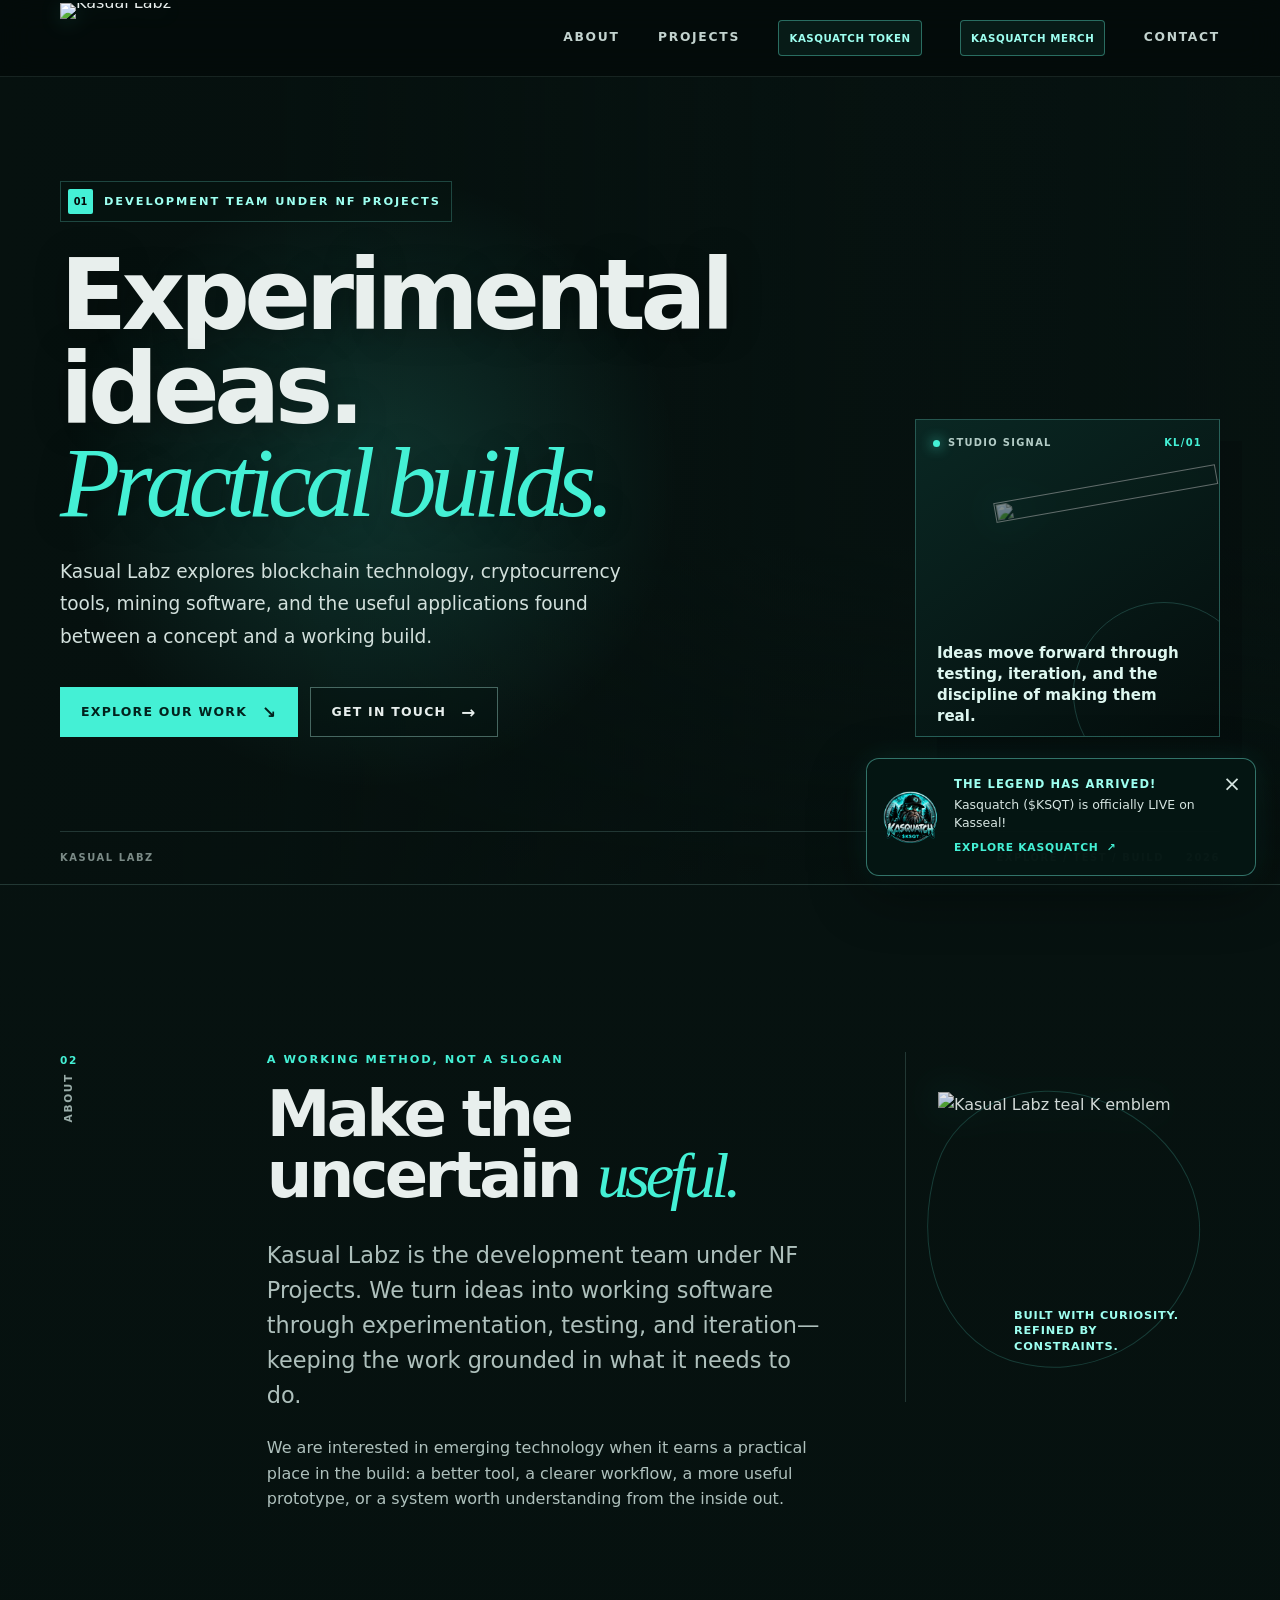
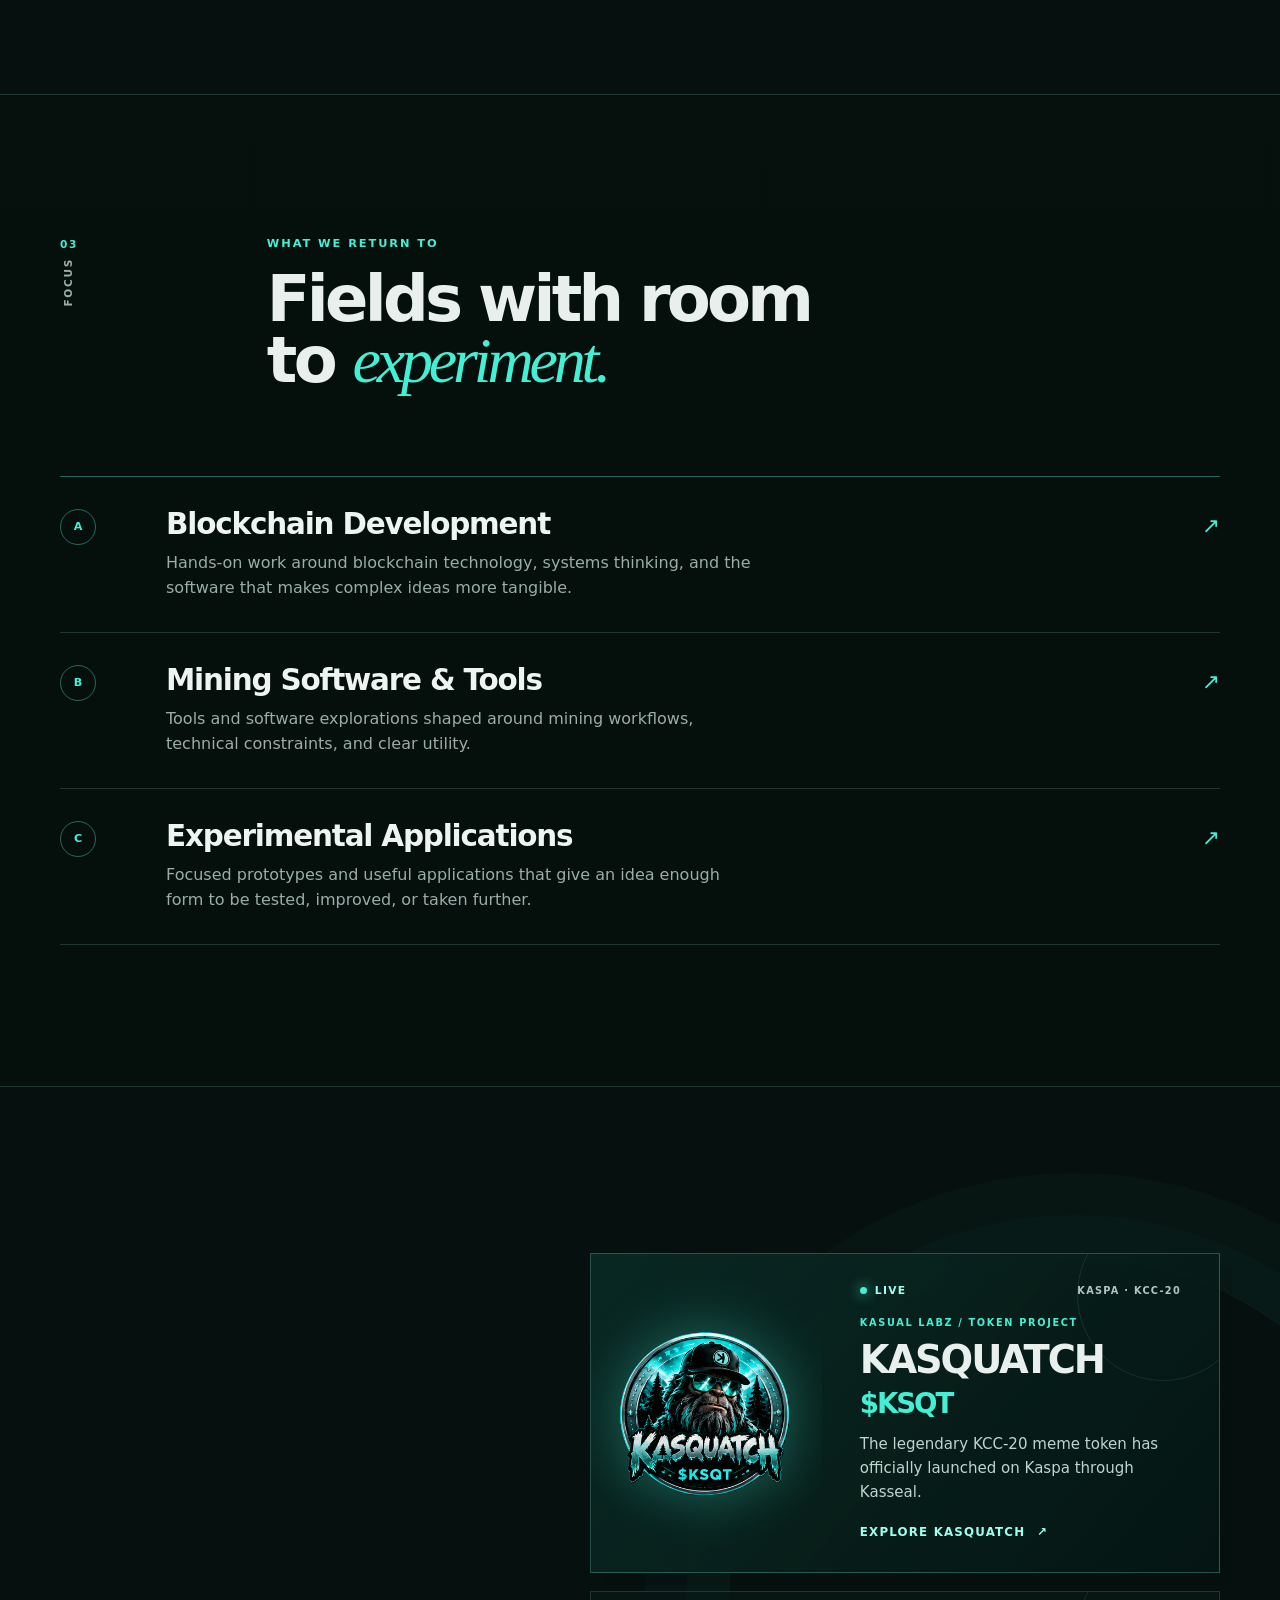
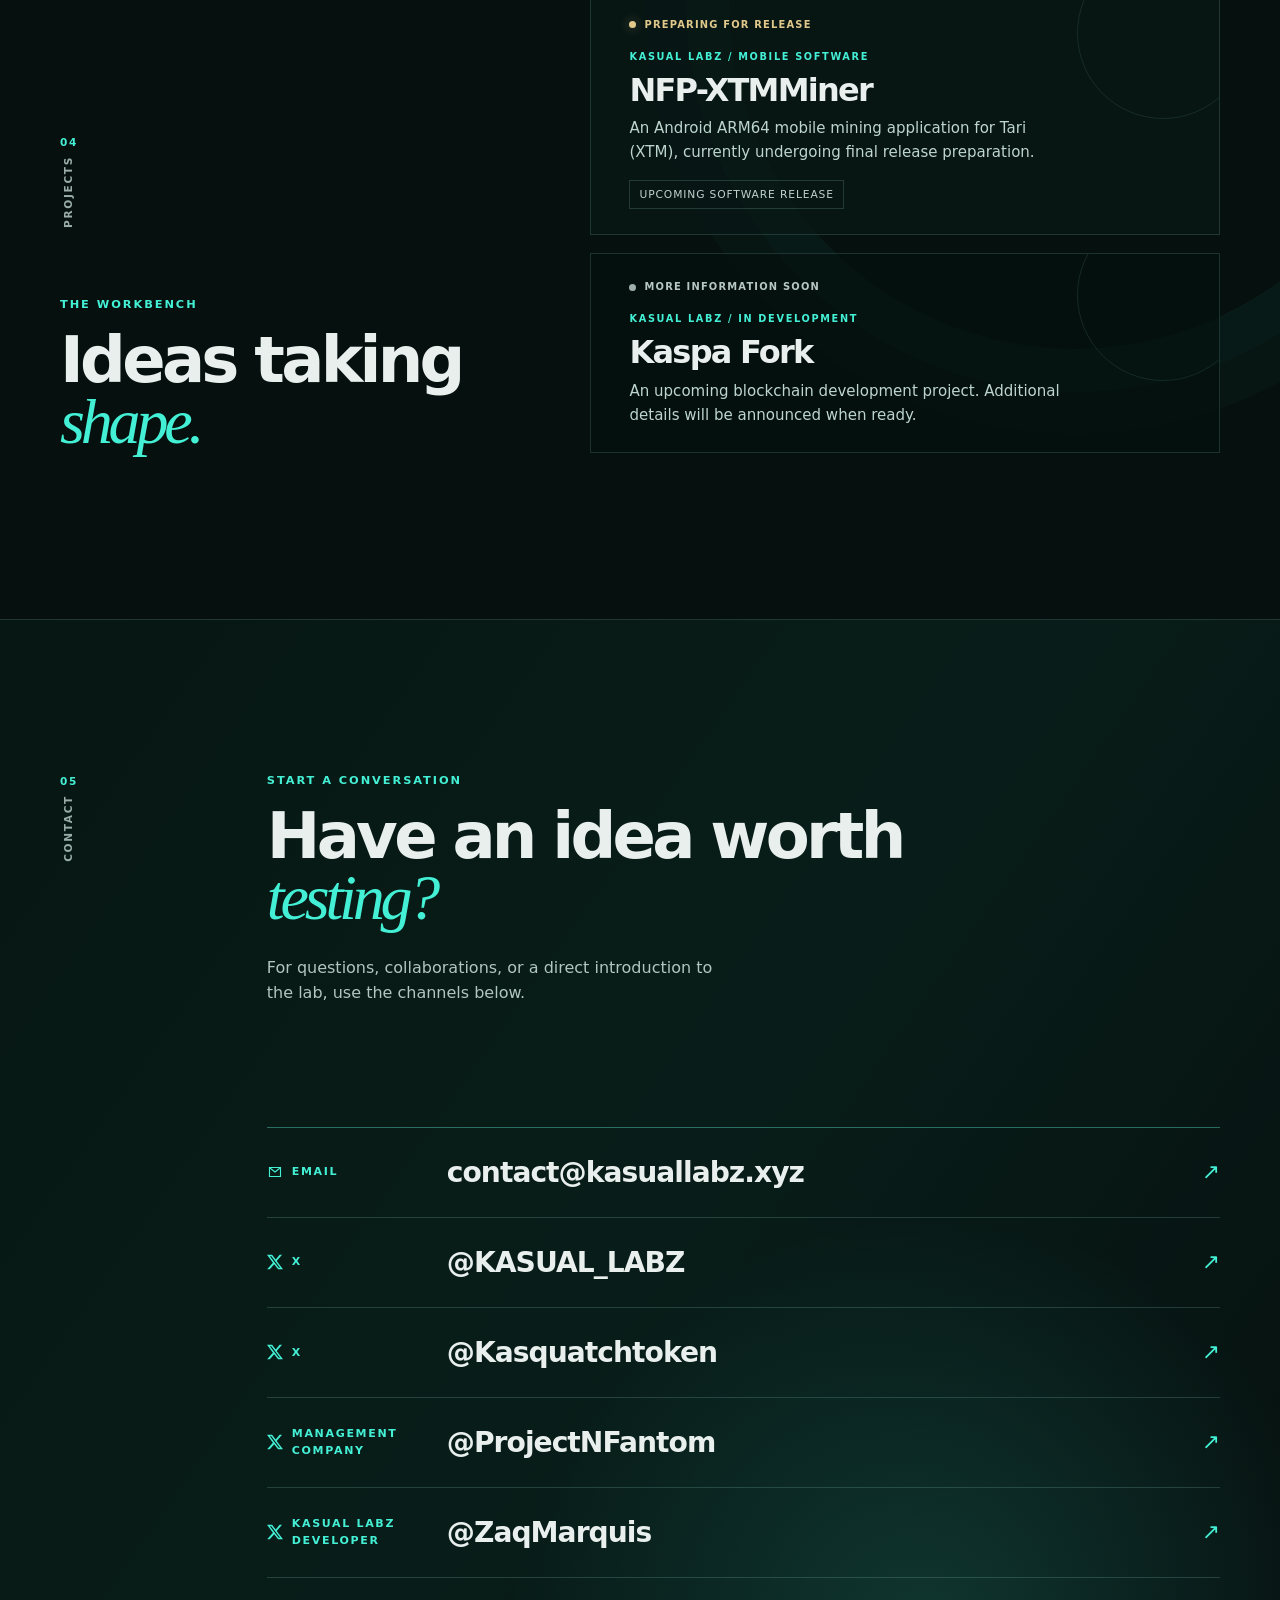
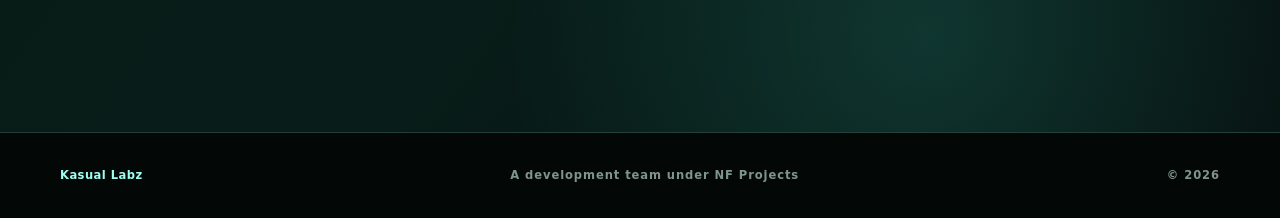
==== site/index.html @ bf5b194f "Refine Kasquatch navigation and merchandise gallery" ====
<!doctype html>
<html lang="en">
  <head>
    <meta charset="utf-8">
    <meta name="viewport" content="width=device-width, initial-scale=1">
    <meta name="theme-color" content="#061311">
    <meta name="color-scheme" content="dark">
    <title>Kasual Labz | Experimental Ideas, Practical Builds</title>
    <meta name="description" content="Kasual Labz is the NF Projects development team exploring blockchain technology, mining tools, experimental applications, and useful software.">
    <meta name="keywords" content="Kasual Labz, blockchain development, mining software, experimental technology, NF Projects">
    <link rel="canonical" href="https://kasuallabz.xyz/">
    <link rel="icon" href="favicon.png" type="image/png">
    <meta property="og:type" content="website">
    <meta property="og:title" content="Kasual Labz | Experimental Ideas, Practical Builds">
    <meta property="og:description" content="An NF Projects development team exploring blockchain technology, mining tools, experimental applications, and useful software.">
    <meta property="og:url" content="https://kasuallabz.xyz/">
    <meta property="og:site_name" content="Kasual Labz">
    <meta property="og:image" content="https://kasuallabz.xyz/assets/kasual-k-mark.png">
    <meta property="og:image:alt" content="Kasual Labz teal K emblem">
    <meta name="twitter:card" content="summary_large_image">
    <meta name="twitter:title" content="Kasual Labz | Experimental Ideas, Practical Builds">
    <meta name="twitter:description" content="Experimental ideas, practical builds from the NF Projects development team.">
    <meta name="twitter:image" content="https://kasuallabz.xyz/assets/kasual-k-mark.png">
    <meta name="twitter:image:alt" content="Kasual Labz teal K emblem">
    <link rel="stylesheet" href="styles.css">
    <script src="script.js" defer></script>
    <script src="donation.js" defer></script>
  </head>
  <body>
    <a class="skip-link" href="#main-content">Skip to content</a>
    <div class="page-grid" aria-hidden="true"></div>
    <div class="network-field" aria-hidden="true">
      <span class="network-line line-a"></span><span class="network-line line-b"></span><span class="network-line line-c"></span>
      <span class="network-node node-a"></span><span class="network-node node-b"></span><span class="network-node node-c"></span><span class="network-node node-d"></span>
    </div>

    <header class="site-header" id="top">
      <div class="header-shell">
        <a class="brand" href="#top" aria-label="Kasual Labz home">
          <img src="assets/kasual-labz-wordmark.webp" width="2048" height="682" alt="Kasual Labz">
        </a>
        <button class="nav-toggle" type="button" aria-expanded="false" aria-controls="primary-navigation">
          <span class="sr-only">Toggle navigation</span>
          <span aria-hidden="true"></span><span aria-hidden="true"></span>
        </button>
        <nav class="primary-nav" id="primary-navigation" aria-label="Primary navigation">
          <a href="#about">About</a>
          <a href="#projects">Projects</a>
          <a class="nav-kasquatch-link" href="/projects/kasquatch/">Kasquatch Token</a>
          <a class="nav-kasquatch-link" href="/projects/kasquatch/merch/">Kasquatch Merch</a>
          <a href="#contact">Contact</a>
          <a class="nav-donation-link" id="donation-menu-open" href="#donation-open" aria-haspopup="dialog" hidden>Donate</a>
        </nav>
      </div>
    </header>

    <main id="main-content">
      <section class="hero section-frame" aria-labelledby="hero-title">
        <div class="hero-art" aria-hidden="true"></div>
        <div class="hero-shell">
          <div class="hero-copy">
            <p class="eyebrow"><span class="eyebrow-mark">01</span> Development team under NF Projects</p>
            <h1 id="hero-title">Experimental ideas.<br><em>Practical builds.</em></h1>
            <p class="hero-lede">Kasual Labz explores blockchain technology, cryptocurrency tools, mining software, and the useful applications found between a concept and a working build.</p>
            <div class="hero-actions" aria-label="Explore Kasual Labz">
              <a class="button button-primary" href="#projects">Explore Our Work <span aria-hidden="true">↘</span></a>
              <a class="button button-secondary" href="#contact">Get in Touch <span aria-hidden="true">→</span></a>
            </div>
          </div>
          <aside class="signal-card" aria-label="Kasual Labz approach">
            <div class="signal-card-top"><span class="status-dot" aria-hidden="true"></span><span>Studio signal</span><span class="signal-id">KL/01</span></div>
            <img src="assets/kasual-k-mark.webp" width="512" height="512" alt="" aria-hidden="true">
            <p>Ideas move forward through testing, iteration, and the discipline of making them real.</p>
          </aside>
        </div>
        <div class="hero-bottomline" aria-hidden="true"><span>Kasual Labz</span><span>Explore / Test / Build</span><span>2026</span></div>
      </section>

      <section class="about section-frame" id="about" aria-labelledby="about-title">
        <div class="section-shell about-layout">
          <div class="section-index"><span>02</span><span>About</span></div>
          <div class="about-copy">
            <p class="kicker">A working method, not a slogan</p>
            <h2 id="about-title">Make the uncertain <em>useful.</em></h2>
            <p class="large-copy">Kasual Labz is the development team under NF Projects. We turn ideas into working software through experimentation, testing, and iteration—keeping the work grounded in what it needs to do.</p>
            <p>We are interested in emerging technology when it earns a practical place in the build: a better tool, a clearer workflow, a more useful prototype, or a system worth understanding from the inside out.</p>
          </div>
          <figure class="about-mark">
            <div class="mark-orbit" aria-hidden="true"></div>
            <img src="assets/kasual-k-mark.webp" width="512" height="512" alt="Kasual Labz teal K emblem">
            <figcaption>Built with curiosity. Refined by constraints.</figcaption>
          </figure>
        </div>
      </section>

      <section class="focus section-frame" aria-labelledby="focus-title">
        <div class="section-shell">
          <div class="focus-intro">
            <div class="section-index"><span>03</span><span>Focus</span></div>
            <div>
              <p class="kicker">What we return to</p>
              <h2 id="focus-title">Fields with room<br>to <em>experiment.</em></h2>
            </div>
          </div>
          <div class="focus-list">
            <article class="focus-item">
              <span class="focus-number">A</span>
              <div><h3>Blockchain Development</h3><p>Hands-on work around blockchain technology, systems thinking, and the software that makes complex ideas more tangible.</p></div>
              <span class="focus-arrow" aria-hidden="true">↗</span>
            </article>
            <article class="focus-item">
              <span class="focus-number">B</span>
              <div><h3>Mining Software &amp; Tools</h3><p>Tools and software explorations shaped around mining workflows, technical constraints, and clear utility.</p></div>
              <span class="focus-arrow" aria-hidden="true">↗</span>
            </article>
            <article class="focus-item">
              <span class="focus-number">C</span>
              <div><h3>Experimental Applications</h3><p>Focused prototypes and useful applications that give an idea enough form to be tested, improved, or taken further.</p></div>
              <span class="focus-arrow" aria-hidden="true">↗</span>
            </article>
          </div>
        </div>
      </section>

      <section class="projects section-frame" id="projects" aria-labelledby="projects-title">
        <div class="section-shell projects-layout">
          <div class="project-heading">
            <div class="section-index"><span>04</span><span>Projects</span></div>
            <p class="kicker">The workbench</p>
            <h2 id="projects-title">Ideas taking<br><em>shape.</em></h2>
          </div>
          <div class="project-board">
            <article class="project-card project-card-featured">
              <div class="project-card-art"><img src="assets/kasquatch-main-logo.png" width="348" height="303" alt="Kasquatch mascot and KSQT token logo"></div>
              <div class="project-card-copy">
                <div class="project-card-status"><span class="status-dot" aria-hidden="true"></span>LIVE <span class="project-network">KASPA · KCC-20</span></div>
                <p class="project-overline">Kasual Labz / token project</p>
                <h3>KASQUATCH <span>$KSQT</span></h3>
                <p>The legendary KCC-20 meme token has officially launched on Kaspa through Kasseal.</p>
                <a class="project-link" href="/projects/kasquatch/">Explore Kasquatch <span aria-hidden="true">↗</span></a>
              </div>
            </article>
            <article class="project-card project-card-upcoming">
              <div class="project-card-copy">
                <div class="project-card-status status-preparing"><span class="status-dot" aria-hidden="true"></span>PREPARING FOR RELEASE</div>
                <p class="project-overline">Kasual Labz / mobile software</p>
                <h3>NFP-XTMMiner</h3>
                <p>An Android ARM64 mobile mining application for Tari (XTM), currently undergoing final release preparation.</p>
                <span class="project-note">Upcoming software release</span>
              </div>
            </article>
            <article class="project-card project-card-upcoming project-card-minimal">
              <div class="project-card-copy">
                <div class="project-card-status status-soon"><span class="status-dot" aria-hidden="true"></span>MORE INFORMATION SOON</div>
                <p class="project-overline">Kasual Labz / in development</p>
                <h3>Kaspa Fork</h3>
                <p>An upcoming blockchain development project. Additional details will be announced when ready.</p>
              </div>
            </article>
          </div>
        </div>
      </section>

      <section class="contact section-frame" id="contact" aria-labelledby="contact-title">
        <div class="contact-glow" aria-hidden="true"></div>
        <div class="section-shell contact-shell">
          <div class="section-index"><span>05</span><span>Contact</span></div>
          <div class="contact-copy">
            <p class="kicker">Start a conversation</p>
            <h2 id="contact-title">Have an idea worth<br><em>testing?</em></h2>
            <p>For questions, collaborations, or a direct introduction to the lab, use the channels below.</p>
          </div>
          <div class="contact-links">
            <a class="contact-link" href="mailto:contact@kasuallabz.xyz">
              <span class="contact-link-label"><svg class="contact-social-icon" viewBox="0 0 24 24" aria-hidden="true" focusable="false"><path d="M3.75 5.25h16.5v13.5H3.75z" fill="none" stroke="currentColor" stroke-width="1.7"/><path d="m4.5 6 7.5 6 7.5-6" fill="none" stroke="currentColor" stroke-width="1.7" stroke-linecap="round" stroke-linejoin="round"/></svg>Email</span>
              <span class="contact-link-value">contact@kasuallabz.xyz</span>
              <span class="contact-link-arrow" aria-hidden="true">↗</span>
            </a>
            <a class="contact-link" href="https://x.com/KASUAL_LABZ" target="_blank" rel="noopener noreferrer me">
              <span class="contact-link-label"><svg class="contact-social-icon" viewBox="0 0 24 24" aria-hidden="true" focusable="false"><path d="M18.901 1.153h3.68l-8.04 9.19 9.46 12.504h-7.406l-5.8-7.625-6.63 7.625H.275l8.6-9.83L-.001 1.153h7.594l5.48 7.247zm-1.292 19.49h2.039L6.487 3.241H4.298z"/></svg>X</span>
              <span class="contact-link-value">@KASUAL_LABZ<span class="sr-only"> (opens in a new tab)</span></span>
              <span class="contact-link-arrow" aria-hidden="true">↗</span>
            </a>
            <a class="contact-link" href="https://x.com/Kasquatchtoken" target="_blank" rel="noopener noreferrer">
              <span class="contact-link-label"><svg class="contact-social-icon" viewBox="0 0 24 24" aria-hidden="true" focusable="false"><path d="M18.901 1.153h3.68l-8.04 9.19 9.46 12.504h-7.406l-5.8-7.625-6.63 7.625H.275l8.6-9.83L-.001 1.153h7.594l5.48 7.247zm-1.292 19.49h2.039L6.487 3.241H4.298z"/></svg>X</span>
              <span class="contact-link-value">@Kasquatchtoken<span class="sr-only"> (opens in a new tab)</span></span>
              <span class="contact-link-arrow" aria-hidden="true">↗</span>
            </a>
            <a class="contact-link" href="https://x.com/ProjectNFantom" target="_blank" rel="noopener noreferrer">
              <span class="contact-link-label"><svg class="contact-social-icon" viewBox="0 0 24 24" aria-hidden="true" focusable="false"><path d="M18.901 1.153h3.68l-8.04 9.19 9.46 12.504h-7.406l-5.8-7.625-6.63 7.625H.275l8.6-9.83L-.001 1.153h7.594l5.48 7.247zm-1.292 19.49h2.039L6.487 3.241H4.298z"/></svg>Management Company</span>
              <span class="contact-link-value">@ProjectNFantom<span class="sr-only"> (opens in a new tab)</span></span>
              <span class="contact-link-arrow" aria-hidden="true">↗</span>
            </a>
            <a class="contact-link" href="https://x.com/ZaqMarquis" target="_blank" rel="noopener noreferrer">
              <span class="contact-link-label"><svg class="contact-social-icon" viewBox="0 0 24 24" aria-hidden="true" focusable="false"><path d="M18.901 1.153h3.68l-8.04 9.19 9.46 12.504h-7.406l-5.8-7.625-6.63 7.625H.275l8.6-9.83L-.001 1.153h7.594l5.48 7.247zm-1.292 19.49h2.039L6.487 3.241H4.298z"/></svg>Kasual Labz Developer</span>
              <span class="contact-link-value">@ZaqMarquis<span class="sr-only"> (opens in a new tab)</span></span>
              <span class="contact-link-arrow" aria-hidden="true">↗</span>
            </a>
          </div>
        </div>
      </section>
    </main>

    <aside class="launch-toast" id="launch-toast" aria-labelledby="launch-toast-title" aria-hidden="true">
      <button class="launch-toast-close" type="button" aria-label="Dismiss Kasquatch launch announcement">×</button>
      <img src="assets/kasquatch-main-logo.png" width="348" height="303" alt="" aria-hidden="true">
      <div class="launch-toast-copy">
        <p class="launch-toast-title" id="launch-toast-title">THE LEGEND HAS ARRIVED!</p>
        <p>Kasquatch ($KSQT) is officially LIVE on Kasseal!</p>
        <a href="/projects/kasquatch/">Explore Kasquatch <span aria-hidden="true">↗</span></a>
      </div>
    </aside>

    <footer class="site-footer">
      <div class="footer-shell donation-footer-shell">
        <a class="footer-brand" href="#top">Kasual Labz</a>
        <p>A development team under NF Projects</p>
        <p>© <span id="current-year">2026</span></p>
        <button class="donation-trigger" id="donation-open" type="button" hidden>Support Kasual Labz</button>
      </div>
      <dialog class="donation-dialog" id="donation-dialog" aria-labelledby="donation-title" aria-describedby="donation-message">
        <div class="donation-modal-header">
          <div>
            <p class="donation-modal-eyebrow">Keep the work moving</p>
            <h2 class="donation-modal-title" id="donation-title">Support Kasual Labz</h2>
          </div>
          <button class="donation-dialog-close" id="donation-close" type="button" aria-label="Close donation dialog">×</button>
        </div>
        <p class="donation-modal-message" id="donation-message">Support independent development at Kasual Labz. Donations help fund our projects, infrastructure, and continued development. Every contribution is appreciated.</p>
        <div class="donation-choice-list" id="donation-choices" role="group" aria-label="Choose a cryptocurrency"></div>
        <section class="donation-wallet-panel" aria-label="Selected donation wallet">
          <div class="donation-wallet-info">
            <div class="donation-wallet-identity">
              <span class="donation-wallet-logo donation-logo-btc"><img id="donation-wallet-logo" src="" alt="" width="36" height="36" hidden></span>
              <div><h3 class="donation-wallet-name" id="donation-wallet-name"></h3><p class="donation-wallet-network" id="donation-wallet-network"></p></div>
            </div>
            <p class="donation-address-label">Donation address</p>
            <div class="donation-address-row" id="donation-address-row" hidden>
              <code class="donation-wallet-address" id="donation-wallet-address"></code>
              <button class="donation-copy-button" id="donation-copy" type="button">Copy Address</button>
            </div>
            <p class="donation-address-missing" id="donation-address-missing" hidden></p>
            <p class="donation-copy-status" id="donation-copy-status" role="status" aria-live="polite"></p>
          </div>
          <figure class="donation-qr-figure" id="donation-qr-figure" hidden>
            <img class="donation-qr-image" id="donation-qr" src="" alt="" width="132" height="132">
            <figcaption>Scan to read this donation address.</figcaption>
          </figure>
        </section>
        <div class="donation-modal-footer"><p>No wallet connection or payment processing.</p><p>Confirm the network before sending.</p></div>
        <details class="donation-mark-credits">
          <summary>Network logo information</summary>
          <p>Network marks identify donation options only and imply no affiliation or endorsement. The Bitcoin, Zcash, and Ethereum geometric artwork is marked public domain by its Wikimedia Commons sources: <a href="https://commons.wikimedia.org/wiki/File:Bitcoin.svg" target="_blank" rel="noopener noreferrer">Bitcoin</a>, <a href="https://commons.wikimedia.org/wiki/File:Zcash_logo_%282024%E2%80%93present%29.svg" target="_blank" rel="noopener noreferrer">Zcash</a>, and <a href="https://commons.wikimedia.org/wiki/File:Ethereum-icon-purple.svg" target="_blank" rel="noopener noreferrer">Ethereum</a>. Public-domain artwork status does not grant trademark rights. The Kaspa mark is by Kaspion under <a href="https://creativecommons.org/licenses/by-sa/4.0/" target="_blank" rel="noopener noreferrer">CC BY-SA 4.0</a> (<a href="https://commons.wikimedia.org/wiki/File:Kaspa-logo.svg" target="_blank" rel="noopener noreferrer">source</a>). The unmodified Solana mark is from <a href="https://github.com/simple-icons/simple-icons/blob/1bb2f6e6ea50f920de8d2f3d273ae48564a5eaee/icons/solana.svg" target="_blank" rel="noopener noreferrer">Simple Icons</a>, based on <a href="https://solana.com/branding" target="_blank" rel="noopener noreferrer">Solana’s brand assets</a>.</p>
        </details>
      </dialog>
    </footer>
  </body>
</html>
---- site/styles.css ----
:root {
  --ink: #06110f;
  --ink-deep: #030807;
  --ink-soft: #0b201d;
  --panel: rgba(11, 31, 28, 0.74);
  --line: rgba(177, 255, 242, 0.16);
  --line-strong: rgba(102, 255, 228, 0.36);
  --mint: #44f0d5;
  --mint-bright: #9dfff0;
  --mint-deep: #18bda9;
  --silver: #e8efed;
  --muted: #9aada9;
  --serif: Georgia, 'Times New Roman', serif;
  --sans: Inter, ui-sans-serif, system-ui, -apple-system, BlinkMacSystemFont, 'Segoe UI', sans-serif;
  --content: min(1160px, calc(100% - 64px));
}

* { box-sizing: border-box; }
html { scroll-behavior: smooth; background: var(--ink-deep); }
body { margin: 0; min-width: 320px; overflow-x: hidden; color: var(--silver); background: linear-gradient(180deg, #071311 0%, var(--ink) 38%, #06110f 100%); font-family: var(--sans); font-size: 16px; line-height: 1.6; }
a { color: inherit; text-decoration: none; }
button { font: inherit; }
img { display: block; max-width: 100%; }

.skip-link { position: fixed; z-index: 100; top: 12px; left: 12px; padding: 10px 15px; transform: translateY(-180%); border-radius: 4px; color: var(--ink-deep); background: var(--mint-bright); font-weight: 800; transition: transform 160ms ease; }
.skip-link:focus { transform: translateY(0); }
:focus-visible { outline: 3px solid var(--mint-bright); outline-offset: 4px; }

.sr-only { position: absolute; width: 1px; height: 1px; padding: 0; margin: -1px; overflow: hidden; clip: rect(0, 0, 0, 0); white-space: nowrap; border: 0; }
.page-grid { position: fixed; inset: 0; z-index: -3; pointer-events: none; opacity: .34; background-image: linear-gradient(rgba(106, 255, 230, .032) 1px, transparent 1px), linear-gradient(90deg, rgba(106, 255, 230, .032) 1px, transparent 1px); background-size: 70px 70px; mask-image: linear-gradient(to bottom, #000, transparent 84%); }
.network-field { position: fixed; inset: 0; z-index: -2; overflow: hidden; pointer-events: none; opacity: .6; }
.network-line { position: absolute; display: block; height: 1px; transform-origin: left center; background: linear-gradient(90deg, transparent, rgba(68, 240, 213, .34), transparent); }
.line-a { top: 22%; left: -10%; width: 54vw; transform: rotate(17deg); animation: float-line 14s ease-in-out infinite alternate; }
.line-b { top: 65%; right: -17%; width: 44vw; transform: rotate(-22deg); animation: float-line 17s ease-in-out -7s infinite alternate; }
.line-c { top: 43%; left: 64%; width: 28vw; transform: rotate(72deg); opacity: .55; animation: float-line 12s ease-in-out -3s infinite alternate; }
.network-node { position: absolute; width: 7px; height: 7px; border-radius: 999px; background: var(--mint-bright); box-shadow: 0 0 0 5px rgba(68, 240, 213, .06), 0 0 22px rgba(68, 240, 213, .7); animation: node-pulse 4s ease-in-out infinite; }
.node-a { top: 16%; left: 12%; }.node-b { top: 32%; left: 43%; animation-delay: -1s; }.node-c { top: 65%; right: 14%; animation-delay: -2.5s; }.node-d { top: 82%; left: 20%; animation-delay: -1.75s; }

.site-header { position: sticky; top: 0; z-index: 20; border-bottom: 1px solid rgba(190, 255, 244, .1); background: rgba(3, 10, 9, .76); backdrop-filter: blur(16px); }
.header-shell, .footer-shell { width: var(--content); min-height: 76px; margin: 0 auto; display: flex; align-items: center; justify-content: space-between; gap: 24px; }
.brand { width: clamp(148px, 18vw, 210px); flex: 0 0 auto; line-height: 0; }
.brand img { width: 100%; height: auto; filter: drop-shadow(0 4px 10px rgba(68, 240, 213, .14)); }
.primary-nav { display: flex; align-items: center; gap: clamp(20px, 3vw, 42px); }
.primary-nav a { position: relative; padding: 8px 0; color: #c3d3cf; font-size: .77rem; font-weight: 760; letter-spacing: .14em; text-transform: uppercase; }
.primary-nav a::after { position: absolute; right: 0; bottom: 3px; left: 0; height: 1px; content: ''; transform: scaleX(0); transform-origin: right; background: var(--mint); transition: transform 180ms ease; }
.primary-nav a:hover, .primary-nav a:focus-visible { color: var(--mint-bright); }
.primary-nav a:hover::after, .primary-nav a:focus-visible::after { transform: scaleX(1); transform-origin: left; }
.primary-nav .nav-donation-link { display: inline-flex; align-items: center; justify-content: center; min-height: 36px; padding: 8px 14px; border: 1px solid var(--line-strong); border-radius: 999px; color: var(--ink-deep); background: var(--mint); font-size: .68rem; font-weight: 850; letter-spacing: .12em; line-height: 1.2; text-transform: uppercase; transition: color 180ms ease, background-color 180ms ease, border-color 180ms ease; }
.primary-nav .nav-donation-link:hover, .primary-nav .nav-donation-link:focus-visible { border-color: var(--mint-bright); color: var(--ink-deep); background: var(--mint-bright); }
.primary-nav .nav-donation-link::after { display: none; }
.primary-nav .nav-donation-link[hidden] { display: none !important; }
.nav-toggle { display: none; border: 0; color: var(--mint-bright); background: transparent; cursor: pointer; }

.section-frame { position: relative; border-bottom: 1px solid var(--line); }
.section-shell { width: var(--content); margin: 0 auto; }
.hero { min-height: min(765px, calc(100vh - 76px)); overflow: hidden; isolation: isolate; display: flex; flex-direction: column; justify-content: center; }
.hero-art { position: absolute; z-index: -1; inset: 0; background-image: linear-gradient(90deg, #06110f 0%, rgba(6, 17, 15, .96) 22%, rgba(6, 17, 15, .45) 61%, rgba(6, 17, 15, .25) 100%), linear-gradient(0deg, #06110f 0%, transparent 42%), url('assets/obsidian-peaks.webp'); background-position: center; background-size: cover; opacity: .92; }
.hero::after { position: absolute; z-index: -1; inset: 0; content: ''; background: radial-gradient(circle at 29% 50%, rgba(68, 240, 213, .16), transparent 31%); }
.hero-shell { width: var(--content); margin: 0 auto; display: grid; grid-template-columns: minmax(0, 1fr) minmax(242px, 305px); align-items: end; gap: clamp(28px, 7vw, 96px); padding: 104px 0 94px; }
.hero-copy { max-width: 775px; }
.eyebrow, .kicker, .project-overline { margin: 0; color: var(--mint); font-size: .71rem; font-weight: 800; letter-spacing: .17em; line-height: 1.4; text-transform: uppercase; }
.eyebrow { display: inline-flex; align-items: center; gap: 11px; padding: 7px 10px 7px 7px; border: 1px solid rgba(121, 255, 234, .22); color: var(--mint-bright); background: rgba(5, 20, 17, .46); }
.eyebrow-mark { display: grid; width: 25px; height: 25px; place-items: center; border-radius: 2px; color: var(--ink-deep); background: var(--mint); font-size: .61rem; letter-spacing: 0; }
h1, h2, h3, p { overflow-wrap: break-word; }
h1, h2 { margin: 0; font-weight: 750; letter-spacing: -.058em; line-height: .95; }
h1 { max-width: 760px; margin-top: 27px; font-size: clamp(3.35rem, 7.7vw, 7.35rem); text-shadow: 0 4px 34px rgba(0, 0, 0, .33); }
h1 em, h2 em { color: var(--mint); font-family: var(--serif); font-weight: 400; letter-spacing: -.065em; }
.hero-lede { max-width: 590px; margin: 26px 0 0; color: #d2e0dc; font-size: clamp(1rem, 1.45vw, 1.16rem); line-height: 1.75; }
.hero-actions { display: flex; flex-wrap: wrap; gap: 12px; margin-top: 34px; }
.button { display: inline-flex; align-items: center; justify-content: center; gap: 15px; min-height: 50px; padding: 13px 20px; border: 1px solid transparent; font-size: .78rem; font-weight: 800; letter-spacing: .1em; text-transform: uppercase; transition: transform 180ms ease, background-color 180ms ease, border-color 180ms ease, box-shadow 180ms ease; }
.button span { font-size: 1.05rem; line-height: 0; }.button:hover { transform: translateY(-3px); }.button-primary { color: #02221d; background: var(--mint); box-shadow: 0 0 0 rgba(68, 240, 213, 0); }.button-primary:hover { background: var(--mint-bright); box-shadow: 0 9px 30px rgba(68, 240, 213, .21); }.button-secondary { border-color: rgba(187, 248, 236, .36); color: var(--silver); background: rgba(4, 18, 16, .42); }.button-secondary:hover { border-color: var(--mint); color: var(--mint-bright); }
.signal-card { position: relative; min-height: 318px; padding: 15px 17px 20px; overflow: hidden; border: 1px solid rgba(123, 255, 235, .27); background: linear-gradient(145deg, rgba(10, 43, 38, .87), rgba(4, 13, 12, .86)); box-shadow: 22px 22px 0 rgba(0, 0, 0, .15); }
.signal-card::after { position: absolute; right: -36px; bottom: -48px; width: 180px; height: 180px; content: ''; border: 1px solid rgba(121, 255, 235, .18); border-radius: 50%; }
.signal-card-top, .project-status-top, .project-status-footer { display: flex; align-items: center; gap: 8px; color: #b3ccc6; font-size: .62rem; font-weight: 760; letter-spacing: .13em; text-transform: uppercase; }
.signal-id { margin-left: auto; color: var(--mint); }.status-dot { display: inline-block; width: 7px; height: 7px; flex: 0 0 auto; border-radius: 50%; background: var(--mint); box-shadow: 0 0 13px var(--mint); animation: node-pulse 3s ease-in-out infinite; }
.signal-card img { position: absolute; right: -17px; bottom: 29px; width: 225px; opacity: .49; filter: drop-shadow(0 0 21px rgba(68, 240, 213, .3)); transform: rotate(-10deg); }
.signal-card p { position: absolute; right: 21px; bottom: 9px; left: 21px; z-index: 1; margin: 0; color: #def7f0; font-size: .94rem; font-weight: 600; line-height: 1.4; }
.hero-bottomline { width: var(--content); margin: auto auto 0; display: grid; grid-template-columns: 1fr auto auto; gap: 22px; padding: 18px 0; border-top: 1px solid var(--line); color: rgba(216, 236, 230, .56); font-size: .62rem; font-weight: 750; letter-spacing: .16em; text-transform: uppercase; }

.about { padding: clamp(88px, 13vw, 178px) 0; overflow: hidden; }.about-layout { display: grid; grid-template-columns: 130px minmax(0, 1fr) minmax(205px, 315px); gap: clamp(30px, 6vw, 92px); align-items: start; }.section-index { display: flex; flex-direction: column; gap: 5px; color: var(--muted); font-size: .66rem; font-weight: 800; letter-spacing: .16em; text-transform: uppercase; }.section-index span:first-child { color: var(--mint); }.section-index span:last-child { writing-mode: vertical-rl; transform: rotate(180deg); }
.kicker { margin-bottom: 17px; }.about h2, .focus h2, .projects h2, .contact h2 { font-size: clamp(2.65rem, 5vw, 5.2rem); }.about-copy > p:not(.kicker) { max-width: 625px; color: #aec0bc; }.about-copy .large-copy { margin-top: 31px; color: #e4efec; font-size: clamp(1.12rem, 1.75vw, 1.42rem); line-height: 1.56; }.about-mark { position: relative; min-height: 350px; margin: 0; padding: 28px; border-left: 1px solid var(--line); }.about-mark img { position: relative; z-index: 1; width: min(100%, 250px); margin: 12px auto 0; opacity: .9; filter: drop-shadow(0 0 22px rgba(68, 240, 213, .24)); }.about-mark figcaption { position: relative; z-index: 2; max-width: 178px; margin: -34px 0 0 auto; color: var(--mint-bright); font-size: .71rem; font-weight: 760; letter-spacing: .07em; line-height: 1.4; text-transform: uppercase; }.mark-orbit { position: absolute; top: 12%; left: 5%; width: 88%; aspect-ratio: 1; border: 1px solid rgba(99, 255, 229, .18); border-radius: 47% 53% 53% 47% / 40% 46% 54% 60%; transform: rotate(18deg); }

.focus { padding: clamp(80px, 11vw, 150px) 0; background: rgba(4, 13, 12, .32); }.focus-intro { display: grid; grid-template-columns: 130px 1fr; gap: clamp(30px, 6vw, 92px); align-items: start; }.focus-list { margin-top: clamp(54px, 7vw, 84px); border-top: 1px solid var(--line-strong); }.focus-item { display: grid; grid-template-columns: 80px minmax(0, 1fr) auto; gap: 26px; align-items: start; padding: 32px 0 31px; border-bottom: 1px solid var(--line); transition: padding 220ms ease, background-color 220ms ease; }.focus-item:hover { padding-right: 16px; padding-left: 16px; background: rgba(68, 240, 213, .04); }.focus-number { display: grid; width: 36px; height: 36px; place-items: center; border: 1px solid var(--line-strong); border-radius: 50%; color: var(--mint); font-size: .7rem; font-weight: 800; }.focus-item h3 { margin: 0; color: #edf4f2; font-size: clamp(1.35rem, 2.3vw, 2.1rem); letter-spacing: -.04em; line-height: 1.05; }.focus-item p { max-width: 590px; margin: 10px 0 0; color: var(--muted); }.focus-arrow { color: var(--mint); font-size: 1.35rem; transition: transform 180ms ease; }.focus-item:hover .focus-arrow { transform: translate(4px, -4px); }

.projects { overflow: hidden; padding: clamp(88px, 13vw, 166px) 0; }.projects::before { position: absolute; top: 15%; right: -11%; width: 54vw; height: 54vw; content: ''; border: 1px solid rgba(68, 240, 213, .07); border-radius: 50%; box-shadow: 0 0 0 42px rgba(68, 240, 213, .02), 0 0 0 84px rgba(68, 240, 213, .015); }.projects-layout { display: grid; grid-template-columns: minmax(260px, .78fr) minmax(0, 1.22fr); gap: clamp(50px, 10vw, 154px); align-items: end; }.project-heading .section-index { margin-bottom: 69px; }.project-status { position: relative; overflow: hidden; border: 1px solid rgba(121, 255, 235, .32); background: linear-gradient(130deg, rgba(9, 43, 37, .83), rgba(5, 21, 19, .91)); box-shadow: 16px 16px 0 rgba(0, 0, 0, .17); }.project-status::after { position: absolute; top: 14px; right: 15px; width: 152px; height: 152px; content: ''; border: 1px solid rgba(159, 255, 240, .11); background-image: linear-gradient(rgba(159, 255, 240, .1) 1px, transparent 1px), linear-gradient(90deg, rgba(159, 255, 240, .1) 1px, transparent 1px); background-size: 18px 18px; transform: rotate(9deg); }.project-status-top { padding: 15px 19px; border-bottom: 1px solid rgba(121, 255, 235, .18); }.project-status-top span:last-child { margin-left: auto; color: var(--mint); }.project-status-content { position: relative; z-index: 1; padding: clamp(39px, 7vw, 78px) clamp(24px, 5vw, 54px) 48px; }.project-status h3 { max-width: 570px; margin: 11px 0 19px; color: var(--mint-bright); font-size: clamp(2rem, 4.6vw, 4.5rem); letter-spacing: -.06em; line-height: .94; }.project-status-content > p:last-child { max-width: 490px; margin: 0; color: #bed5cf; }.project-status-footer { justify-content: space-between; padding: 14px 19px; border-top: 1px solid rgba(121, 255, 235, .18); color: rgba(202, 239, 231, .7); }

.contact { padding: clamp(88px, 12vw, 156px) 0; overflow: hidden; background: linear-gradient(125deg, #071713, #081d19 52%, #06100f); }.contact-glow { position: absolute; right: -10vw; bottom: -30vw; width: 75vw; height: 75vw; pointer-events: none; border-radius: 50%; background: radial-gradient(circle, rgba(68, 240, 213, .15), transparent 62%); }.contact-shell { position: relative; display: grid; grid-template-columns: 130px minmax(0, 1fr); gap: clamp(30px, 6vw, 92px); }.contact-copy { max-width: 780px; }.contact-copy > p:last-of-type { max-width: 470px; margin: 26px 0 0; color: #b1c6c1; }.contact-links { grid-column: 2; display: grid; margin-top: 44px; border-top: 1px solid var(--line-strong); }.contact-link { display: grid; grid-template-columns: 120px minmax(0, 1fr) auto; align-items: center; gap: 20px; padding: 22px 0; border-bottom: 1px solid var(--line); transition: padding 200ms ease, color 200ms ease; }.contact-link:hover { padding-right: 14px; padding-left: 14px; color: var(--mint-bright); background: rgba(68, 240, 213, .035); }.contact-link-label { color: var(--mint); font-size: .69rem; font-weight: 800; letter-spacing: .15em; text-transform: uppercase; }.contact-link-value { font-size: clamp(1.18rem, 2.2vw, 1.8rem); font-weight: 650; letter-spacing: -.035em; }.contact-link-arrow { color: var(--mint); font-size: 1.35rem; }

.site-footer { background: #030807; }.footer-shell { min-height: 85px; color: #80948f; font-size: .72rem; font-weight: 650; letter-spacing: .08em; }.footer-shell p { margin: 0; }.footer-brand { color: var(--mint-bright); font-weight: 850; letter-spacing: .04em; }

@keyframes node-pulse { 0%, 100% { opacity: .45; transform: scale(.78); } 50% { opacity: 1; transform: scale(1); } }
@keyframes float-line { from { opacity: .3; } to { opacity: .88; translate: 0 18px; } }

@media (max-width: 820px) {
  :root { --content: min(100% - 40px, 700px); }
  .hero-shell { grid-template-columns: 1fr; padding-bottom: 54px; }.signal-card { max-width: 420px; min-height: 220px; }.signal-card img { right: 15px; bottom: 8px; width: 187px; }.signal-card p { max-width: 270px; }.about-layout { grid-template-columns: 70px minmax(0, 1fr); }.about-mark { grid-column: 2; width: min(100%, 340px); margin-top: 14px; }.focus-intro, .contact-shell { grid-template-columns: 70px minmax(0, 1fr); }.projects-layout { grid-template-columns: 1fr; }.project-heading .section-index { margin-bottom: 40px; }.project-status { margin-left: 70px; }.contact-links { grid-column: 2; }.footer-shell { flex-wrap: wrap; padding: 20px 0; }
}

@media (max-width: 620px) {
  :root { --content: calc(100% - 32px); }
  .header-shell { min-height: 66px; }.brand { width: 150px; }.nav-toggle { position: relative; display: grid; width: 41px; height: 41px; place-content: center; gap: 6px; }.nav-toggle span:not(.sr-only) { display: block; width: 19px; height: 1px; background: currentColor; transition: transform 180ms ease; }.nav-toggle[aria-expanded='true'] span:nth-child(2) { transform: translateY(3.5px) rotate(45deg); }.nav-toggle[aria-expanded='true'] span:nth-child(3) { transform: translateY(-3.5px) rotate(-45deg); }.js .primary-nav { position: absolute; top: calc(100% + 1px); right: 0; left: 0; display: grid; gap: 0; padding: 10px 16px 16px; visibility: hidden; border-bottom: 1px solid var(--line-strong); background: rgba(3, 10, 9, .97); opacity: 0; transform: translateY(-8px); transition: opacity 160ms ease, transform 160ms ease, visibility 160ms; }.js .primary-nav.is-open { visibility: visible; opacity: 1; transform: translateY(0); }.primary-nav a { padding: 13px 0; }.primary-nav a::after { display: none; }
  .primary-nav .nav-donation-link { justify-self: start; width: fit-content; margin-top: 8px; padding: 10px 14px; }
  .hero { min-height: auto; }.hero-shell { gap: 26px; padding: 72px 0 36px; }.eyebrow { font-size: .61rem; letter-spacing: .12em; }.hero-lede { line-height: 1.65; }.hero-actions { display: grid; }.button { width: 100%; }.signal-card { min-height: 192px; }.signal-card p { max-width: 225px; font-size: .85rem; }.signal-card img { width: 160px; right: 0; }.hero-bottomline { grid-template-columns: 1fr auto; padding: 13px 0; }.hero-bottomline span:nth-child(2) { display: none; }
  .about, .focus, .projects, .contact { padding: 78px 0; }.about-layout, .focus-intro, .contact-shell { grid-template-columns: 1fr; gap: 25px; }.section-index { flex-direction: row; align-items: center; }.section-index span:last-child { writing-mode: horizontal-tb; transform: none; }.about-mark, .contact-links { grid-column: 1; }.about-mark { min-height: 270px; padding-left: 0; border-left: 0; }.about-mark img { width: 210px; margin-left: 0; }.about-mark figcaption { margin-top: -24px; }.focus-list { margin-top: 42px; }.focus-item { grid-template-columns: 45px minmax(0, 1fr) auto; gap: 12px; }.focus-item p { font-size: .92rem; }.projects-layout { gap: 44px; }.project-status { margin-left: 0; }.project-status-footer { gap: 9px; font-size: .55rem; }.contact-link { grid-template-columns: 1fr auto; gap: 5px 15px; }.contact-link-label { grid-column: 1 / -1; }.footer-shell { display: grid; gap: 4px; min-height: auto; padding: 24px 0; }
}

@media (prefers-reduced-motion: reduce) {
  html { scroll-behavior: auto; }.network-node, .network-line, .status-dot { animation: none; }.button, .contact-link, .focus-item, .focus-arrow, .primary-nav, .nav-toggle span, .primary-nav .nav-donation-link { transition: none; }
}


/* Kasquatch project board */
.project-board { display: grid; gap: 18px; }
.project-card { position: relative; display: grid; grid-template-columns: minmax(140px, .58fr) minmax(0, 1fr); min-height: 250px; overflow: hidden; border: 1px solid rgba(121, 255, 235, .25); background: linear-gradient(130deg, rgba(9, 43, 37, .88), rgba(5, 21, 19, .94)); box-shadow: 12px 12px 0 rgba(0, 0, 0, .13); }
.project-card::after { position: absolute; top: -45px; right: -30px; width: 170px; height: 170px; content: ''; border: 1px solid rgba(159, 255, 240, .1); border-radius: 50%; pointer-events: none; }
.project-card-art { display: grid; min-height: 100%; place-items: center; padding: 20px; background: radial-gradient(circle, rgba(68, 240, 213, .13), transparent 70%); }
.project-card-art img { width: min(100%, 210px); height: auto; filter: drop-shadow(0 0 22px rgba(68, 240, 213, .22)); }
.project-card-copy { position: relative; z-index: 1; align-self: center; padding: 28px clamp(20px, 3vw, 38px); }
.project-card-status { display: flex; align-items: center; gap: 8px; color: var(--mint-bright); font-size: .67rem; font-weight: 850; letter-spacing: .12em; }
.project-card-status .status-dot { width: 7px; height: 7px; }
.project-network { margin-left: auto; color: #aec7c1; font-size: .61rem; }
.project-card .project-overline { margin-top: 17px; font-size: .61rem; }
.project-card h3 { margin: 10px 0 12px; color: var(--silver); font-size: clamp(1.65rem, 3vw, 2.65rem); letter-spacing: -.055em; line-height: 1.05; }
.project-card h3 span { color: var(--mint); font-size: .72em; }
.project-card-copy > p:not(.project-overline) { max-width: 440px; margin: 0; color: #bed5cf; font-size: .94rem; }
.project-link { display: inline-flex; align-items: center; gap: 12px; margin-top: 19px; color: var(--mint-bright); font-size: .74rem; font-weight: 850; letter-spacing: .1em; text-transform: uppercase; }
.project-link:hover { color: white; }
.project-note { display: inline-block; margin-top: 16px; padding: 5px 9px; border: 1px solid var(--line); color: #c0d3ce; font-size: .67rem; letter-spacing: .08em; text-transform: uppercase; }
.project-card-upcoming { display: block; min-height: 0; border-color: rgba(177, 255, 242, .14); background: rgba(7, 23, 20, .75); box-shadow: none; }
.project-card-upcoming .project-card-copy { padding-top: 25px; padding-bottom: 25px; }
.project-card-upcoming .project-card-status { color: #e0c98b; font-size: .62rem; }
.project-card-upcoming .project-card-status .status-dot { background: #e0c98b; box-shadow: 0 0 12px rgba(224, 201, 139, .45); }
.project-card-upcoming h3 { margin-bottom: 9px; font-size: clamp(1.4rem, 2.5vw, 2rem); }
.project-card-minimal { background: rgba(4, 15, 14, .67); }
.project-card-minimal .project-card-status { color: #b7c8c4; }
.project-card-minimal .project-card-status .status-dot { background: #9fb0ac; box-shadow: none; }

/* Kasquatch launch toast */
.launch-toast { position: fixed; z-index: 40; right: 24px; bottom: 24px; display: grid; grid-template-columns: 60px minmax(0, 1fr); gap: 13px; width: min(390px, calc(100vw - 32px)); padding: 16px 42px 16px 14px; border: 1px solid rgba(121, 255, 235, .4); border-radius: 13px; background: rgba(5, 22, 19, .97); box-shadow: 0 18px 55px rgba(0, 0, 0, .42), 0 0 28px rgba(68, 240, 213, .1); opacity: 0; visibility: hidden; transform: translateY(12px); transition: opacity 220ms ease, transform 220ms ease, visibility 220ms; }
.launch-toast.is-visible { opacity: 1; visibility: visible; transform: translateY(0); }
.launch-toast img { align-self: center; width: 60px; height: 60px; object-fit: contain; }
.launch-toast-copy p { margin: 0; }
.launch-toast { pointer-events: none; }
.launch-toast-close, .launch-toast-copy a { pointer-events: auto; }
.launch-toast-title { color: var(--mint-bright); font-size: .72rem; font-weight: 900; letter-spacing: .09em; }
.launch-toast-copy p:nth-child(2) { margin-top: 3px; color: #d6e5e1; font-size: .78rem; line-height: 1.4; }
.launch-toast-copy a { display: inline-flex; gap: 8px; margin-top: 8px; color: var(--mint); font-size: .67rem; font-weight: 850; letter-spacing: .07em; text-transform: uppercase; }
.launch-toast-close { position: absolute; top: 7px; right: 8px; display: grid; width: 30px; height: 30px; place-items: center; border: 0; border-radius: 50%; color: #d4e3df; background: transparent; font-size: 1.35rem; cursor: pointer; }
.launch-toast-close:hover { color: var(--mint-bright); background: rgba(255, 255, 255, .08); }

/* Kasquatch dedicated page */
.kasquatch-main { overflow: hidden; }
.kasquatch-hero { position: relative; min-height: 640px; display: grid; place-items: center; overflow: hidden; isolation: isolate; border-bottom: 1px solid var(--line); text-align: center; }
.kasquatch-banner { position: absolute; z-index: -2; inset: 0; background: linear-gradient(180deg, rgba(3, 9, 8, .34), rgba(3, 9, 8, .42) 54%, #06110f 100%), url('/assets/kasquatch-forest-backdrop.webp') center 38% / cover no-repeat; opacity: .82; }
.kasquatch-hero::after { position: absolute; z-index: -1; inset: 0; content: ''; background: radial-gradient(ellipse at center 42%, rgba(3, 14, 12, .5), transparent 58%); }
.kasquatch-hero-inner { width: min(760px, calc(100% - 40px)); padding: 35px 0 76px; }
.back-to-projects { display: inline-flex; gap: 9px; align-items: center; margin-bottom: 12px; color: #d0e0db; font-size: .72rem; font-weight: 800; letter-spacing: .1em; text-transform: uppercase; }
.back-to-projects:hover { color: var(--mint-bright); }
.kasquatch-main-logo { width: clamp(190px, 25vw, 285px); margin: 0 auto 18px; filter: drop-shadow(0 9px 30px rgba(0, 0, 0, .58)) drop-shadow(0 0 19px rgba(68, 240, 213, .24)); }
.kasquatch-hero .project-overline { margin-bottom: 11px; }
.kasquatch-hero h1 { max-width: none; margin: 0; font-size: clamp(2.5rem, 7vw, 5.5rem); }
.kasquatch-hero h1 span { color: var(--mint); }
.kasquatch-tagline { margin: 11px 0 15px; color: var(--mint-bright); font-size: clamp(1rem, 2vw, 1.4rem); font-weight: 900; letter-spacing: .18em; }
.kasquatch-intro { max-width: 680px; margin: 0 auto 23px; color: #e1efec; font-size: clamp(.97rem, 1.7vw, 1.12rem); line-height: 1.7; text-shadow: 0 2px 16px #000; }
.token-details { padding: clamp(65px, 9vw, 115px) 0; background: rgba(4, 13, 12, .45); }
.token-details-inner { display: grid; grid-template-columns: minmax(230px, .7fr) minmax(0, 1.3fr); gap: 28px clamp(35px, 8vw, 100px); align-items: start; }
.token-details h2 { font-size: clamp(2.2rem, 4vw, 3.6rem); }
.token-facts { display: grid; grid-template-columns: repeat(2, minmax(0, 1fr)); margin: 0; border-top: 1px solid var(--line-strong); }
.token-facts > div { padding: 16px 12px 16px 0; border-bottom: 1px solid var(--line); }
.token-facts dt { color: var(--muted); font-size: .65rem; font-weight: 800; letter-spacing: .13em; text-transform: uppercase; }
.token-facts dd { margin: 5px 0 0; color: var(--silver); font-weight: 720; }
.token-facts code { color: var(--mint-bright); font-size: .75rem; overflow-wrap: anywhere; }
.token-facts .token-id { grid-column: 1 / -1; }
.kasquatch-socials { grid-column: 2; }
.kasquatch-socials p { margin: 12px 0 0; color: var(--muted); font-size: .78rem; }

@media (max-width: 820px) {
  .project-card { grid-template-columns: 150px minmax(0, 1fr); }
  .project-card-art img { width: 140px; }
  .token-details-inner { grid-template-columns: 1fr; }
  .kasquatch-socials { grid-column: 1; }
}
@media (max-width: 620px) {
  .project-board { gap: 13px; }
  .project-card { grid-template-columns: 92px minmax(0, 1fr); min-height: 0; }
  .project-card-art { padding: 9px; }
  .project-card-art img { width: 88px; }
  .project-card-copy { padding: 20px 14px; }
  .project-card-status { gap: 6px; font-size: .58rem; letter-spacing: .08em; }
  .project-network { font-size: .52rem; }
  .project-card .project-overline { margin-top: 12px; font-size: .55rem; }
  .project-card h3 { font-size: 1.55rem; }
  .project-card-copy > p:not(.project-overline) { font-size: .85rem; }
  .project-card-upcoming .project-card-copy { padding: 18px 15px; }
  .project-card-upcoming h3 { font-size: 1.35rem; }
  .launch-toast { right: 12px; bottom: 12px; grid-template-columns: 48px minmax(0, 1fr); gap: 10px; width: calc(100vw - 24px); padding: 12px 38px 12px 11px; }
  .launch-toast img { width: 48px; height: 48px; }
  .kasquatch-hero { min-height: 0; }
  .kasquatch-banner { background: url('/assets/kasquatch-forest-backdrop.webp') center top / 100% auto no-repeat; opacity: .7; }
  .kasquatch-hero::after { background: linear-gradient(180deg, rgba(3, 9, 8, .16) 0%, rgba(3, 9, 8, .42) 19%, rgba(3, 9, 8, .74) 38%, #06110f 68%); }
  .kasquatch-hero-inner { width: calc(100% - 32px); padding: 18px 0 38px; }
  .back-to-projects { margin-bottom: 8px; }
  .kasquatch-main-logo { width: clamp(152px, 44vw, 178px); height: auto; margin-bottom: 12px; object-fit: contain; }
  .kasquatch-tagline { margin: 6px 0 10px; }
  .kasquatch-intro { margin-bottom: 17px; font-size: .94rem; }
  .token-facts { grid-template-columns: 1fr 1fr; }
}
@media (prefers-reduced-motion: reduce) {
  .launch-toast { transition: none; }
}

/* Token facts and lightweight native interactions */
.tokenomics-jump { display: inline-flex; gap: 9px; align-items: center; margin-top: 15px; color: var(--mint-bright); font-size: .72rem; font-weight: 850; letter-spacing: .1em; text-transform: uppercase; }
.tokenomics-jump:hover, .tokenomics-source a:hover { color: #fff; }
.token-details, .tokenomics { scroll-margin-top: 92px; }
.token-id dd code { display: block; margin-bottom: 10px; overflow-wrap: anywhere; }
.copy-token-id { padding: 7px 10px; border: 1px solid var(--line-strong); border-radius: 3px; color: var(--mint-bright); background: rgba(5, 22, 19, .7); font: inherit; font-size: .68rem; font-weight: 800; cursor: pointer; }
.copy-token-id:hover { border-color: var(--mint-bright); background: rgba(68, 240, 213, .1); }
.copy-feedback { display: inline-block; margin-left: 9px; color: var(--mint-bright); font-size: .72rem; }
.tokenomics { padding: clamp(70px, 9vw, 118px) 0; background: rgba(4, 13, 12, .45); }
.tokenomics-inner { display: grid; gap: 28px; }
.tokenomics-heading { max-width: 770px; }
.tokenomics-heading h2 { font-size: clamp(2.4rem, 5vw, 4.4rem); }
.tokenomics-heading > p:last-child { max-width: 680px; margin: 22px 0 0; color: #b9cbc6; }
.tokenomics-grid { display: grid; grid-template-columns: repeat(4, minmax(0, 1fr)); gap: 14px; }
.tokenomics-card { min-height: 176px; padding: 21px 18px; border: 1px solid rgba(121, 255, 235, .2); background: linear-gradient(145deg, rgba(9, 35, 31, .8), rgba(5, 18, 16, .86)); }
.tokenomics-label { display: block; color: var(--mint); font-size: .64rem; font-weight: 850; letter-spacing: .12em; line-height: 1.4; text-transform: uppercase; }
.tokenomics-card strong { display: block; margin-top: 19px; color: var(--silver); font-size: clamp(1.18rem, 1.8vw, 1.58rem); letter-spacing: -.035em; line-height: 1.15; }
.tokenomics-card strong span { color: var(--mint); }
.tokenomics-card p { margin: 10px 0 0; color: #aebfbb; font-size: .84rem; line-height: 1.5; }
.tokenomics-details { display: grid; grid-template-columns: repeat(2, minmax(0, 1fr)); gap: 14px; }
.tokenomics-details details { border: 1px solid var(--line); background: rgba(5, 18, 16, .62); }
.tokenomics-details summary { position: relative; padding: 16px 44px 16px 18px; color: #e1eeeb; font-size: .86rem; font-weight: 780; cursor: pointer; list-style: none; }
.tokenomics-details summary::-webkit-details-marker { display: none; }
.tokenomics-details summary::after { position: absolute; top: 13px; right: 16px; content: '+'; color: var(--mint); font-size: 1.15rem; }
.tokenomics-details details[open] summary::after { content: '−'; }
.tokenomics-details details p { margin: 0; padding: 0 18px 17px; color: #adbfba; font-size: .86rem; line-height: 1.6; }
.tokenomics-source { margin: 0; color: #91a7a1; font-size: .76rem; line-height: 1.6; }
.tokenomics-source a { color: var(--mint-bright); font-weight: 780; }
@media (max-width: 820px) {
  .tokenomics-grid { grid-template-columns: repeat(2, minmax(0, 1fr)); }
}
@media (max-width: 620px) {
  .tokenomics { padding: 68px 0; }
  .tokenomics-inner { gap: 21px; }
  .tokenomics-heading > p:last-child { margin-top: 17px; font-size: .92rem; }
  .tokenomics-grid, .tokenomics-details { grid-template-columns: 1fr; gap: 11px; }
  .tokenomics-card { min-height: 0; padding: 18px; }
  .tokenomics-card strong { margin-top: 10px; font-size: 1.36rem; }
  .tokenomics-details summary { padding: 15px 42px 15px 15px; }
  .tokenomics-details details p { padding: 0 15px 15px; }
  .token-id dd code { font-size: .68rem; }
}


/* Kasquatch tokenomics and live tracker */
.tokenomics-jump:hover, .tokenomics-live-link a:hover { color: #fff; }
.tokenomics-fees { display: grid; grid-template-columns: repeat(3, minmax(0, 1fr)); gap: 14px; }
.tokenomics-fees > div { display: flex; align-items: center; justify-content: space-between; gap: 14px; min-height: 68px; padding: 15px 18px; border: 1px solid rgba(121, 255, 235, .16); background: rgba(5, 18, 16, .62); }
.tokenomics-fees span { color: #b9cbc6; font-size: .78rem; font-weight: 720; }
.tokenomics-fees strong { color: var(--mint-bright); font-size: 1.05rem; font-variant-numeric: tabular-nums; }
.tokenomics-live-link { margin: 0; color: #aebfbb; font-size: .83rem; }
.tokenomics-live-link a { color: var(--mint-bright); font-weight: 780; }

.live-tracker { padding: clamp(64px, 9vw, 118px) 0; background: linear-gradient(180deg, rgba(4, 13, 12, .56), rgba(5, 22, 19, .7)); scroll-margin-top: 92px; }
.live-tracker-inner { display: grid; gap: 22px; }
.live-tracker-header { display: flex; align-items: end; justify-content: space-between; gap: 24px; }
.live-tracker-header h2 { font-size: clamp(2.2rem, 5vw, 4.1rem); }
.tracker-status { max-width: 330px; margin: 0 0 4px; color: #aec0bc; font-size: .78rem; line-height: 1.5; text-align: right; }
.tracker-feature-grid { display: grid; grid-template-columns: minmax(0, .88fr) minmax(0, 1.12fr); gap: 15px; }
.tracker-panel, .tracker-stat { min-width: 0; border: 1px solid rgba(121, 255, 235, .19); background: linear-gradient(145deg, rgba(9, 35, 31, .82), rgba(5, 18, 16, .9)); }
.tracker-panel { padding: clamp(18px, 2.6vw, 27px); }
.tracker-panel-heading { display: flex; align-items: center; justify-content: space-between; gap: 12px; }
.tracker-panel h3 { margin: 0; color: #e7f2ef; font-size: .96rem; font-weight: 780; letter-spacing: -.02em; }
.curve-phase, .price-pair { flex: 0 0 auto; color: var(--mint); font-size: .66rem; font-weight: 850; letter-spacing: .12em; text-transform: uppercase; }
.curve-progress-value { display: block; margin: 34px 0 19px; color: var(--mint-bright); font-size: clamp(2.1rem, 4.2vw, 3.35rem); font-variant-numeric: tabular-nums; letter-spacing: -.065em; line-height: 1; }
.curve-progress-track { height: 15px; overflow: hidden; border: 1px solid rgba(121, 255, 235, .23); background: rgba(1, 8, 7, .8); }
.curve-progress-fill { display: block; width: 0%; height: 100%; background: linear-gradient(90deg, #18bda9, #44f0d5 72%, #b8fff2); box-shadow: 0 0 17px rgba(68, 240, 213, .45); transition: width 650ms cubic-bezier(.2, .75, .25, 1); }
.curve-progress-caption { min-height: 1.4em; margin: 15px 0 0; color: #abc0bb; font-size: .78rem; font-variant-numeric: tabular-nums; }
.price-kas-value { display: block; margin-top: 22px; color: var(--silver); font-size: clamp(1.55rem, 3.1vw, 2.2rem); font-variant-numeric: tabular-nums; letter-spacing: -.045em; line-height: 1.15; transition: color 220ms ease, text-shadow 220ms ease; }
.price-kas-value.is-up { color: #75ffd0; text-shadow: 0 0 18px rgba(68, 240, 190, .34); }
.price-kas-value.is-down { color: #ff9292; text-shadow: 0 0 18px rgba(255, 101, 101, .25); }
.price-usd-value { min-height: 1.4em; margin: 6px 0 0; color: #aebfbb; font-size: .82rem; font-variant-numeric: tabular-nums; }
.price-change-row { display: flex; align-items: center; justify-content: space-between; gap: 12px; margin: 18px 0 18px; padding: 10px 0; border-top: 1px solid var(--line); border-bottom: 1px solid var(--line); color: #b8cac5; font-size: .75rem; }
.price-change-row strong { color: var(--silver); font-variant-numeric: tabular-nums; text-align: right; }
.price-chart-heading { display: flex; align-items: center; justify-content: space-between; gap: 12px; color: #cadbd6; font-size: .73rem; font-weight: 760; }
.chart-range-switch { display: inline-flex; gap: 3px; }
.chart-range-switch button { min-width: 42px; padding: 5px 7px; border: 1px solid transparent; color: #91a7a1; background: transparent; font-size: .64rem; font-weight: 850; letter-spacing: .05em; cursor: pointer; }
.chart-range-switch button[aria-pressed="true"] { border-color: rgba(121, 255, 235, .27); color: var(--mint-bright); background: rgba(68, 240, 213, .09); }
.chart-range-switch button:hover { color: #fff; }
.price-chart { display: block; width: 100%; height: 132px; margin-top: 9px; overflow: visible; }
.price-chart-line { fill: none; stroke: var(--mint); stroke-width: 3; stroke-linecap: round; stroke-linejoin: round; vector-effect: non-scaling-stroke; }
.price-chart-area { fill: rgba(68, 240, 213, .12); stroke: none; }
.price-chart-status { min-height: 1.3em; margin: -2px 0 0; color: #91a7a1; font-size: .7rem; }
.tracker-stat-grid { display: grid; grid-template-columns: repeat(3, minmax(0, 1fr)); gap: 15px; }
.tracker-stat { display: flex; min-height: 133px; flex-direction: column; justify-content: center; padding: 18px 20px; }
.tracker-stat > span { color: var(--mint); font-size: .63rem; font-weight: 850; letter-spacing: .1em; line-height: 1.5; text-transform: uppercase; }
.tracker-stat > strong { margin-top: 10px; color: var(--silver); font-size: clamp(1.08rem, 1.8vw, 1.4rem); font-variant-numeric: tabular-nums; letter-spacing: -.035em; overflow-wrap: anywhere; }
.tracker-stat > p { min-height: 1.25em; margin: 4px 0 0; color: #aebfbb; font-size: .75rem; font-variant-numeric: tabular-nums; }
.tracker-source { margin: 0; color: #91a7a1; font-size: .72rem; }
.tracker-source a { color: var(--mint-bright); font-weight: 780; }
.tracker-source a:hover { color: #fff; }

@media (max-width: 820px) {
  .tracker-feature-grid { grid-template-columns: 1fr; }
}
@media (max-width: 620px) {
  .tokenomics-fees { grid-template-columns: 1fr; gap: 9px; }
  .tokenomics-live-link { font-size: .78rem; }
  .live-tracker { padding: 68px 0; }
  .live-tracker-inner { gap: 16px; }
  .live-tracker-header { align-items: start; flex-direction: column; gap: 12px; }
  .live-tracker-header h2 { font-size: clamp(2.35rem, 10vw, 3.1rem); }
  .tracker-status { max-width: none; margin: 0; text-align: left; }
  .tracker-feature-grid, .tracker-stat-grid { grid-template-columns: 1fr; gap: 11px; }
  .tracker-panel { padding: 18px 16px; }
  .tracker-stat { min-height: 110px; padding: 16px; }
  .curve-progress-value { margin: 28px 0 16px; }
  .price-chart { height: 115px; }
}
@media (prefers-reduced-motion: reduce) {
  .curve-progress-fill, .price-kas-value { transition: none; }
}

.tracker-meta { display: grid; justify-items: end; gap: 3px; max-width: 330px; }
.tracker-meta .tracker-status { margin: 0; }
.tracker-updated { margin: 0; color: #839b95; font-size: .67rem; font-variant-numeric: tabular-nums; text-align: right; }
.curve-progress-track:not([aria-valuenow]) .curve-progress-fill { width: 0 !important; transition: none; }
@media (max-width: 620px) {
  .tracker-meta { justify-items: start; max-width: none; }
  .tracker-updated { text-align: left; }
}
@media (prefers-reduced-motion: reduce) {
  .price-kas-value.is-up, .price-kas-value.is-down { color: var(--silver); text-shadow: none; }
}
.price-usd-value { transition: color 220ms ease, text-shadow 220ms ease; }
.price-usd-value.is-up { color: #75ffd0; text-shadow: 0 0 16px rgba(68, 240, 190, .28); }
.price-usd-value.is-down { color: #ff9292; text-shadow: 0 0 16px rgba(255, 101, 101, .22); }
@media (prefers-reduced-motion: reduce) {
  .price-usd-value { transition: none; }
  .price-usd-value.is-up, .price-usd-value.is-down { color: #aebfbb; text-shadow: none; }
}


/* Homepage wordmark and contact-platform marks */
.site-header .brand img {
  display: block;
  width: 100%;
  height: auto;
  aspect-ratio: 2048 / 682;
  object-fit: contain;
  object-position: left center;
}
.signal-card img,
.about-mark img {
  height: auto;
  aspect-ratio: 1 / 1;
  object-fit: contain;
  object-position: center;
}
.contact-link-label {
  display: inline-flex;
  align-items: center;
  gap: 9px;
}
.contact-social-icon {
  display: block;
  width: 16px;
  height: 16px;
  flex: 0 0 16px;
  fill: currentColor;
}
@media (max-width: 620px) {
  .header-shell { min-height: 74px; }
  .brand { width: clamp(148px, 42vw, 164px); }
}


/* Allow the longer organization and developer labels to fit beside their icons. */
@media (min-width: 621px) {
  .contact-link { grid-template-columns: 160px minmax(0, 1fr) auto; }
}
@media (max-width: 620px) {
  .contact-link { grid-template-columns: 1fr auto; }
}


/* Homepage-only cryptocurrency donations */
.donation-trigger {
  display: inline-flex;
  align-items: center;
  justify-content: center;
  min-height: 38px;
  padding: 8px 15px;
  border: 1px solid var(--line-strong);
  border-radius: 999px;
  color: var(--mint-bright);
  background: rgba(68, 240, 213, .055);
  font: inherit;
  font-size: .68rem;
  font-weight: 800;
  letter-spacing: .1em;
  text-transform: uppercase;
  cursor: pointer;
  transition: color 160ms ease, border-color 160ms ease, background-color 160ms ease;
}
.donation-trigger:hover { border-color: var(--mint); color: #03100e; background: var(--mint); }
.donation-trigger:focus-visible,
.donation-dialog button:focus-visible,
.donation-dialog summary:focus-visible { outline: 2px solid var(--mint-bright); outline-offset: 3px; }
.donation-trigger[hidden] { display: none; }

.donation-dialog {
  width: min(660px, calc(100vw - 28px));
  max-width: 660px;
  max-height: min(88dvh, 760px);
  margin: auto;
  padding: clamp(20px, 4vw, 32px);
  overflow: auto;
  border: 1px solid rgba(121, 255, 235, .32);
  border-radius: 18px;
  color: var(--silver);
  background: linear-gradient(145deg, #0a1c19, #040b0a 78%);
  box-shadow: 0 28px 100px rgba(0, 0, 0, .66), 0 0 35px rgba(68, 240, 213, .08);
}
.donation-dialog:not([open]) { display: none; }
.donation-dialog[open] { display: block; }
.donation-dialog::backdrop { background: rgba(1, 5, 5, .78); backdrop-filter: blur(6px); }
.donation-modal-header { display: flex; align-items: flex-start; justify-content: space-between; gap: 18px; }
.donation-modal-eyebrow { margin: 0 0 6px; color: var(--mint); font-size: .64rem; font-weight: 800; letter-spacing: .16em; text-transform: uppercase; }
.donation-modal-title { margin: 0; color: #eff8f5; font-size: clamp(1.55rem, 5vw, 2.05rem); letter-spacing: -.045em; line-height: 1.1; }
.donation-dialog-close { display: grid; flex: 0 0 40px; width: 40px; height: 40px; place-items: center; border: 1px solid var(--line); border-radius: 50%; color: var(--silver); background: rgba(255, 255, 255, .035); font: inherit; font-size: 1.5rem; line-height: 1; cursor: pointer; }
.donation-dialog-close:hover { border-color: var(--mint); color: var(--mint-bright); }
.donation-modal-message { max-width: 545px; margin: 16px 0 21px; color: #bdcbc7; font-size: .91rem; line-height: 1.6; }
.donation-choice-list { display: grid; grid-template-columns: repeat(5, minmax(0, 1fr)); gap: 8px; margin-bottom: 14px; }
.donation-choice { display: flex; min-width: 0; min-height: 66px; align-items: center; gap: 9px; padding: 8px 9px; border: 1px solid var(--line); border-radius: 10px; color: var(--silver); background: rgba(255, 255, 255, .025); text-align: left; cursor: pointer; transition: border-color 150ms ease, background-color 150ms ease; }
.donation-choice:hover:not(:disabled) { border-color: rgba(68, 240, 213, .6); background: rgba(68, 240, 213, .06); }
.donation-choice[aria-pressed='true'] { border-color: var(--mint); background: rgba(68, 240, 213, .105); box-shadow: inset 0 0 0 1px rgba(68, 240, 213, .15); }
.donation-choice:disabled { opacity: .48; cursor: not-allowed; }
.donation-choice-logo { display: grid; flex: 0 0 32px; width: 32px; height: 32px; place-items: center; overflow: hidden; border-radius: 50%; background: #f4f6f5; }
.donation-choice-logo img { display: block; width: 26px; height: 26px; object-fit: contain; }
.donation-choice-labels { display: grid; min-width: 0; line-height: 1.18; }
.donation-choice-labels strong { font-size: .8rem; letter-spacing: .04em; }
.donation-choice-labels small { margin-top: 3px; color: var(--muted); font-size: .62rem; }
.donation-wallet-panel { display: grid; grid-template-columns: minmax(0, 1fr) 156px; gap: 20px; align-items: center; padding: 17px; border: 1px solid rgba(121, 255, 235, .17); border-radius: 13px; background: rgba(3, 10, 9, .66); }
.donation-wallet-panel > [hidden] { display: none !important; }
.donation-address-row[hidden], .donation-wallet-logo img[hidden], .donation-copy-button[hidden], .donation-qr-image[hidden] { display: none !important; }
.donation-wallet-identity { display: flex; min-width: 0; align-items: center; gap: 12px; }
.donation-wallet-logo { display: grid; flex: 0 0 46px; width: 46px; height: 46px; place-items: center; overflow: hidden; border: 1px solid rgba(2, 8, 8, .12); border-radius: 50%; background: #f4f6f5; }
.donation-wallet-logo img { display: block; width: 36px; height: 36px; object-fit: contain; }
.donation-wallet-name { margin: 0; color: #eff8f5; font-size: 1.12rem; letter-spacing: -.02em; }
.donation-wallet-network { margin: 1px 0 0; color: var(--mint); font-size: .75rem; font-weight: 700; }
.donation-address-label { margin: 17px 0 6px; color: var(--muted); font-size: .65rem; font-weight: 800; letter-spacing: .12em; text-transform: uppercase; }
.donation-address-row { display: grid; grid-template-columns: minmax(0, 1fr); gap: 9px; }
.donation-wallet-address { display: block; min-width: 0; padding: 10px 11px; border: 1px solid var(--line); border-radius: 8px; color: #dce8e4; background: rgba(255, 255, 255, .035); font-family: ui-monospace, SFMono-Regular, Menlo, Consolas, monospace; font-size: .76rem; line-height: 1.5; overflow-wrap: anywhere; user-select: text; }
.donation-copy-button { min-height: 40px; padding: 8px 12px; border: 1px solid rgba(68, 240, 213, .48); border-radius: 8px; color: var(--mint-bright); background: rgba(68, 240, 213, .07); font: inherit; font-size: .75rem; font-weight: 800; letter-spacing: .035em; cursor: pointer; }
.donation-copy-button:hover { color: #03100e; background: var(--mint); }
.donation-copy-status { min-height: 1.35em; margin: 7px 0 0; color: var(--mint-bright); font-size: .72rem; }
.donation-address-missing { margin: 10px 0 0; color: #ffd28a; font-size: .8rem; }
.donation-qr-figure { display: grid; justify-items: center; gap: 8px; margin: 0; padding: 11px; border-radius: 10px; color: #465550; background: #f7f9f8; text-align: center; }
.donation-qr-figure[hidden] { display: none !important; }
.donation-qr-image { display: block; width: min(100%, 132px); aspect-ratio: 1; object-fit: contain; }
.donation-qr-figure figcaption { font-size: .61rem; line-height: 1.35; }
.donation-modal-footer { display: flex; flex-wrap: wrap; justify-content: space-between; gap: 10px 18px; margin-top: 14px; color: var(--muted); font-size: .67rem; }
.donation-modal-footer p { margin: 0; }
.donation-mark-credits { margin-top: 12px; color: #8fa39e; font-size: .68rem; }
.donation-mark-credits summary { width: fit-content; color: #aec4be; cursor: pointer; }
.donation-mark-credits p { margin: 8px 0 0; line-height: 1.55; }
.donation-mark-credits a { color: var(--mint-bright); text-decoration: underline; text-underline-offset: 3px; }

@media (max-width: 560px) {
  .donation-footer-shell { justify-content: flex-start; }
  .donation-trigger { min-height: 36px; font-size: .63rem; }
  .donation-dialog { width: calc(100vw - 18px); max-height: calc(100dvh - 18px); padding: 19px 16px; border-radius: 15px; }
  .donation-choice-list { grid-template-columns: repeat(2, minmax(0, 1fr)); gap: 7px; }
  .donation-choice { min-height: 58px; padding: 7px; }
  .donation-wallet-panel { grid-template-columns: minmax(0, 1fr); gap: 12px; padding: 13px; }
  .donation-wallet-info { min-width: 0; }
  .donation-qr-figure { justify-self: center; width: min(100%, 164px); padding: 9px; }
  .donation-qr-image { width: 126px; }
  .donation-copy-button { width: 100%; }
}

@media (prefers-reduced-motion: reduce) {
  .donation-trigger, .donation-choice { transition: none; }
}


/* Kasquatch made-to-order merchandise gallery */
.merch-intro { padding: clamp(46px, 7vw, 82px) 0 0; }
.merchandise { padding: clamp(70px, 9vw, 118px) 0; background: linear-gradient(180deg, rgba(4, 13, 12, .7), rgba(7, 23, 20, .86)); scroll-margin-top: 92px; }
.merchandise-inner { display: grid; gap: 25px; }
.merchandise-heading { max-width: 780px; }
.merchandise-heading h2 { font-size: clamp(2.4rem, 5vw, 4.4rem); }
.merchandise-heading > p:last-child { max-width: 690px; margin: 20px 0 0; color: #b9cbc6; }
.merchandise-notice { display: inline-flex; align-items: center; gap: 10px; width: fit-content; padding: 9px 13px; border: 1px solid rgba(121, 255, 235, .29); color: var(--mint-bright); background: rgba(68, 240, 213, .07); font-size: .73rem; font-weight: 850; letter-spacing: .08em; text-transform: uppercase; }
.merchandise-notice::before { width: 7px; height: 7px; border-radius: 50%; background: var(--mint); box-shadow: 0 0 12px var(--mint); content: ''; }
.merchandise-categories { display: flex; flex-wrap: wrap; gap: 9px; padding: 0 0 13px; border-bottom: 1px solid var(--line-strong); }
.merchandise-categories button { min-height: 42px; padding: 9px 15px; border: 1px solid var(--line); color: #c0d3ce; background: rgba(5, 18, 16, .72); font-size: .71rem; font-weight: 790; letter-spacing: .05em; cursor: pointer; transition: color 160ms ease, background-color 160ms ease, border-color 160ms ease; }
.merchandise-categories button:hover, .merchandise-categories button[aria-pressed='true'] { border-color: var(--line-strong); color: #03231e; background: var(--mint); }
.merchandise-categories button[hidden] { display: none; }
.merchandise-gallery { display: grid; grid-template-columns: repeat(3, minmax(0, 1fr)); gap: 18px; }
.merch-card { min-width: 0; overflow: hidden; border: 1px solid rgba(121, 255, 235, .18); background: linear-gradient(155deg, rgba(9, 35, 31, .85), rgba(4, 15, 14, .96)); }
.merch-card[hidden] { display: none; }
.merch-card figure { margin: 0; }
.merch-image-button { display: grid; width: 100%; aspect-ratio: 1 / 1; place-items: center; overflow: hidden; padding: 12px; border: 0; background: radial-gradient(circle, rgba(68, 240, 213, .09), rgba(2, 9, 8, .5)); cursor: zoom-in; }
.merch-image-button img { width: 100%; height: 100%; object-fit: contain; transition: transform 220ms ease; }
.merch-image-button:hover img { transform: scale(1.045); }
.merch-card figcaption { min-height: 91px; padding: 15px 16px 7px; }
.merch-type { display: block; margin-bottom: 5px; color: var(--mint); font-size: .61rem; font-weight: 850; letter-spacing: .12em; text-transform: uppercase; }
.merch-card h3 { margin: 0; color: #edf4f2; font-size: 1rem; letter-spacing: -.02em; line-height: 1.35; }
.merch-request-button { width: calc(100% - 32px); min-height: 43px; margin: 7px 16px 16px; border: 1px solid var(--line-strong); color: var(--mint-bright); background: rgba(68, 240, 213, .07); font-size: .67rem; font-weight: 850; letter-spacing: .08em; text-transform: uppercase; cursor: pointer; transition: color 160ms ease, background-color 160ms ease; }
.merch-request-button:hover { color: #03231e; background: var(--mint); }
.merch-collection-preview { display: grid; grid-template-columns: minmax(140px, .75fr) minmax(0, 1.25fr); align-items: center; gap: 24px; padding: 19px; border: 1px solid var(--line); background: rgba(4, 15, 14, .62); }
.merch-collection-preview .merch-image-button { aspect-ratio: 1 / 1; }
.merch-collection-copy h3 { margin: 7px 0; font-size: clamp(1.15rem, 2vw, 1.65rem); }
.merch-collection-copy p { margin: 0; color: var(--muted); font-size: .88rem; }
.merch-dialog { position: fixed; inset: 0; width: min(780px, calc(100% - 28px)); max-width: none; max-height: min(92dvh, 920px); padding: 0; overflow: auto; border: 1px solid rgba(121, 255, 235, .34); color: var(--silver); background: #071411; box-shadow: 0 24px 90px rgba(0, 0, 0, .72); }
.merch-dialog::backdrop { background: rgba(0, 0, 0, .78); backdrop-filter: blur(4px); }
.merch-dialog-inner { position: relative; padding: clamp(22px, 5vw, 42px); }
.merch-dialog-close { position: absolute; top: 12px; right: 12px; display: grid; width: 38px; height: 38px; place-items: center; border: 1px solid var(--line); color: var(--silver); background: rgba(3, 12, 10, .86); font-size: 1.35rem; cursor: pointer; }
.merch-preview-dialog { width: min(1040px, calc(100% - 24px)); background: #030807; }
.merch-preview-dialog figure { margin: 0; }
.merch-preview-dialog img { display: block; width: 100%; max-height: 82dvh; object-fit: contain; }
.merch-preview-dialog figcaption { padding: 13px 18px 17px; color: var(--mint-bright); font-size: .78rem; font-weight: 750; }
.merch-form-heading { padding-right: 40px; }
.merch-form-heading h2 { margin: 5px 0 8px; font-size: clamp(1.9rem, 5vw, 2.6rem); }
.merch-form-heading p:last-child { margin: 0; color: #aec0bc; font-size: .86rem; }
.merch-selection-confirmation { margin: 16px 0 0; padding: 11px 13px; border-left: 3px solid var(--mint); color: var(--mint-bright); background: rgba(68, 240, 213, .075); font-size: .84rem; font-weight: 680; line-height: 1.5; }
.merch-selection-confirmation:empty { display: none; }
.merch-request-form { display: grid; grid-template-columns: repeat(2, minmax(0, 1fr)); gap: 15px; margin-top: 23px; }
.merch-field { display: grid; gap: 6px; min-width: 0; }
.merch-field-wide { grid-column: 1 / -1; }
.merch-field label { color: #c3d4d0; font-size: .69rem; font-weight: 780; letter-spacing: .04em; }
.merch-field input, .merch-field select, .merch-field textarea { width: 100%; min-height: 44px; padding: 10px 12px; border: 1px solid rgba(121, 255, 235, .22); border-radius: 0; color: var(--silver); background: #0b1c19; font: inherit; font-size: .87rem; }
.merch-field textarea { min-height: 94px; resize: vertical; }
.merch-field input[readonly] { color: var(--mint-bright); background: rgba(68, 240, 213, .055); }
.merch-form-submit { grid-column: 1 / -1; width: 100%; }
.merch-request-status { grid-column: 1 / -1; min-height: 1.4em; margin: 0; color: var(--mint-bright); font-size: .83rem; line-height: 1.55; }
.merch-email-note { margin: 0; color: #8fa49e; font-size: .71rem; line-height: 1.55; }
@media (max-width: 820px) {
  .merchandise-gallery { grid-template-columns: repeat(2, minmax(0, 1fr)); }
  .merch-collection-preview { grid-template-columns: minmax(120px, .75fr) minmax(0, 1.25fr); gap: 15px; padding: 14px; }
}
@media (max-width: 620px) {
  .merchandise { padding: 68px 0; }
  .merchandise-inner { gap: 18px; }
  .merchandise-heading > p:last-child { margin-top: 15px; font-size: .92rem; }
  .merchandise-categories { gap: 7px; }
  .merchandise-categories button { min-height: 40px; padding: 8px 11px; font-size: .63rem; }
  .merchandise-gallery { gap: 11px; }
  .merch-image-button { padding: 7px; }
  .merch-card figcaption { min-height: 94px; padding: 11px 10px 5px; }
  .merch-card h3 { font-size: .85rem; }
  .merch-type { font-size: .54rem; }
  .merch-request-button { width: calc(100% - 20px); min-height: 41px; margin: 6px 10px 10px; padding: 8px; font-size: .57rem; letter-spacing: .04em; }
  .merch-collection-preview { grid-template-columns: 1fr; }
  .merch-collection-preview .merch-image-button { max-height: 250px; }
  .merch-dialog { width: calc(100% - 16px); max-height: 94dvh; }
  .merch-dialog-inner { padding: 22px 17px; }
  .merch-request-form { grid-template-columns: 1fr; gap: 12px; margin-top: 19px; }
  .merch-field-wide, .merch-form-submit, .merch-request-status { grid-column: 1; }
}
@media (prefers-reduced-motion: reduce) {
  .merch-image-button img, .merchandise-categories button, .merch-request-button { transition: none; }
}


/* Kasquatch quick links, mobile hero actions, and supplied product imagery */
.primary-nav .nav-kasquatch-link { display: inline-flex; align-items: center; justify-content: center; min-height: 36px; padding: 8px 10px; border: 1px solid var(--line-strong); border-radius: 4px; color: var(--mint-bright); background: rgba(68, 240, 213, .07); font-size: .64rem; font-weight: 850; letter-spacing: .055em; line-height: 1.2; text-transform: uppercase; }
.primary-nav .nav-kasquatch-link:hover, .primary-nav .nav-kasquatch-link:focus-visible { border-color: var(--mint-bright); color: var(--ink-deep); background: var(--mint-bright); }
.primary-nav .nav-kasquatch-link::after { display: none; }

@media (max-width: 820px) {
  .header-shell { position: relative; min-height: 66px; }
  .brand { width: 150px; }
  .nav-toggle { position: relative; display: grid; width: 41px; height: 41px; place-content: center; gap: 6px; }
  .nav-toggle span:not(.sr-only) { display: block; width: 19px; height: 1px; background: currentColor; transition: transform 180ms ease; }
  .nav-toggle[aria-expanded='true'] span:nth-child(2) { transform: translateY(3.5px) rotate(45deg); }
  .nav-toggle[aria-expanded='true'] span:nth-child(3) { transform: translateY(-3.5px) rotate(-45deg); }
  .js .primary-nav { position: absolute; top: calc(100% + 1px); right: 0; left: 0; display: grid; gap: 0; padding: 10px 20px 16px; visibility: hidden; border-bottom: 1px solid var(--line-strong); background: rgba(3, 10, 9, .97); opacity: 0; transform: translateY(-8px); transition: opacity 160ms ease, transform 160ms ease, visibility 160ms; }
  .js .primary-nav.is-open { visibility: visible; opacity: 1; transform: translateY(0); }
  .primary-nav a { padding: 13px 0; }
  .primary-nav .nav-kasquatch-link { justify-self: start; width: fit-content; min-height: 42px; margin: 4px 0; padding: 10px 12px; }
  .primary-nav .nav-donation-link { justify-self: start; width: fit-content; margin-top: 8px; padding: 10px 14px; }
  .primary-nav a::after { display: none; }
}

.kasquatch-hero-actions { display: flex; flex-wrap: wrap; align-items: center; justify-content: center; gap: 12px; margin-top: 10px; }
.kasquatch-hero-actions .tokenomics-jump { min-height: 50px; margin: 0; padding: 12px 10px; justify-content: center; }
.merch-image-landscape { aspect-ratio: 1.99 / 1; }

@media (max-width: 620px) {
  .kasquatch-hero-actions { display: grid; grid-template-columns: minmax(0, 1fr); gap: 10px; width: 100%; margin-top: 12px; }
  .kasquatch-hero-actions > .button, .kasquatch-hero-actions > .tokenomics-jump { display: flex; width: 100%; min-height: 50px; margin: 0; align-items: center; justify-content: center; }
  .kasquatch-hero-actions > .tokenomics-jump { min-height: 42px; padding: 9px 6px; }
}

@media (prefers-reduced-motion: reduce) {
  .primary-nav .nav-kasquatch-link, .nav-toggle span { transition: none; }
}
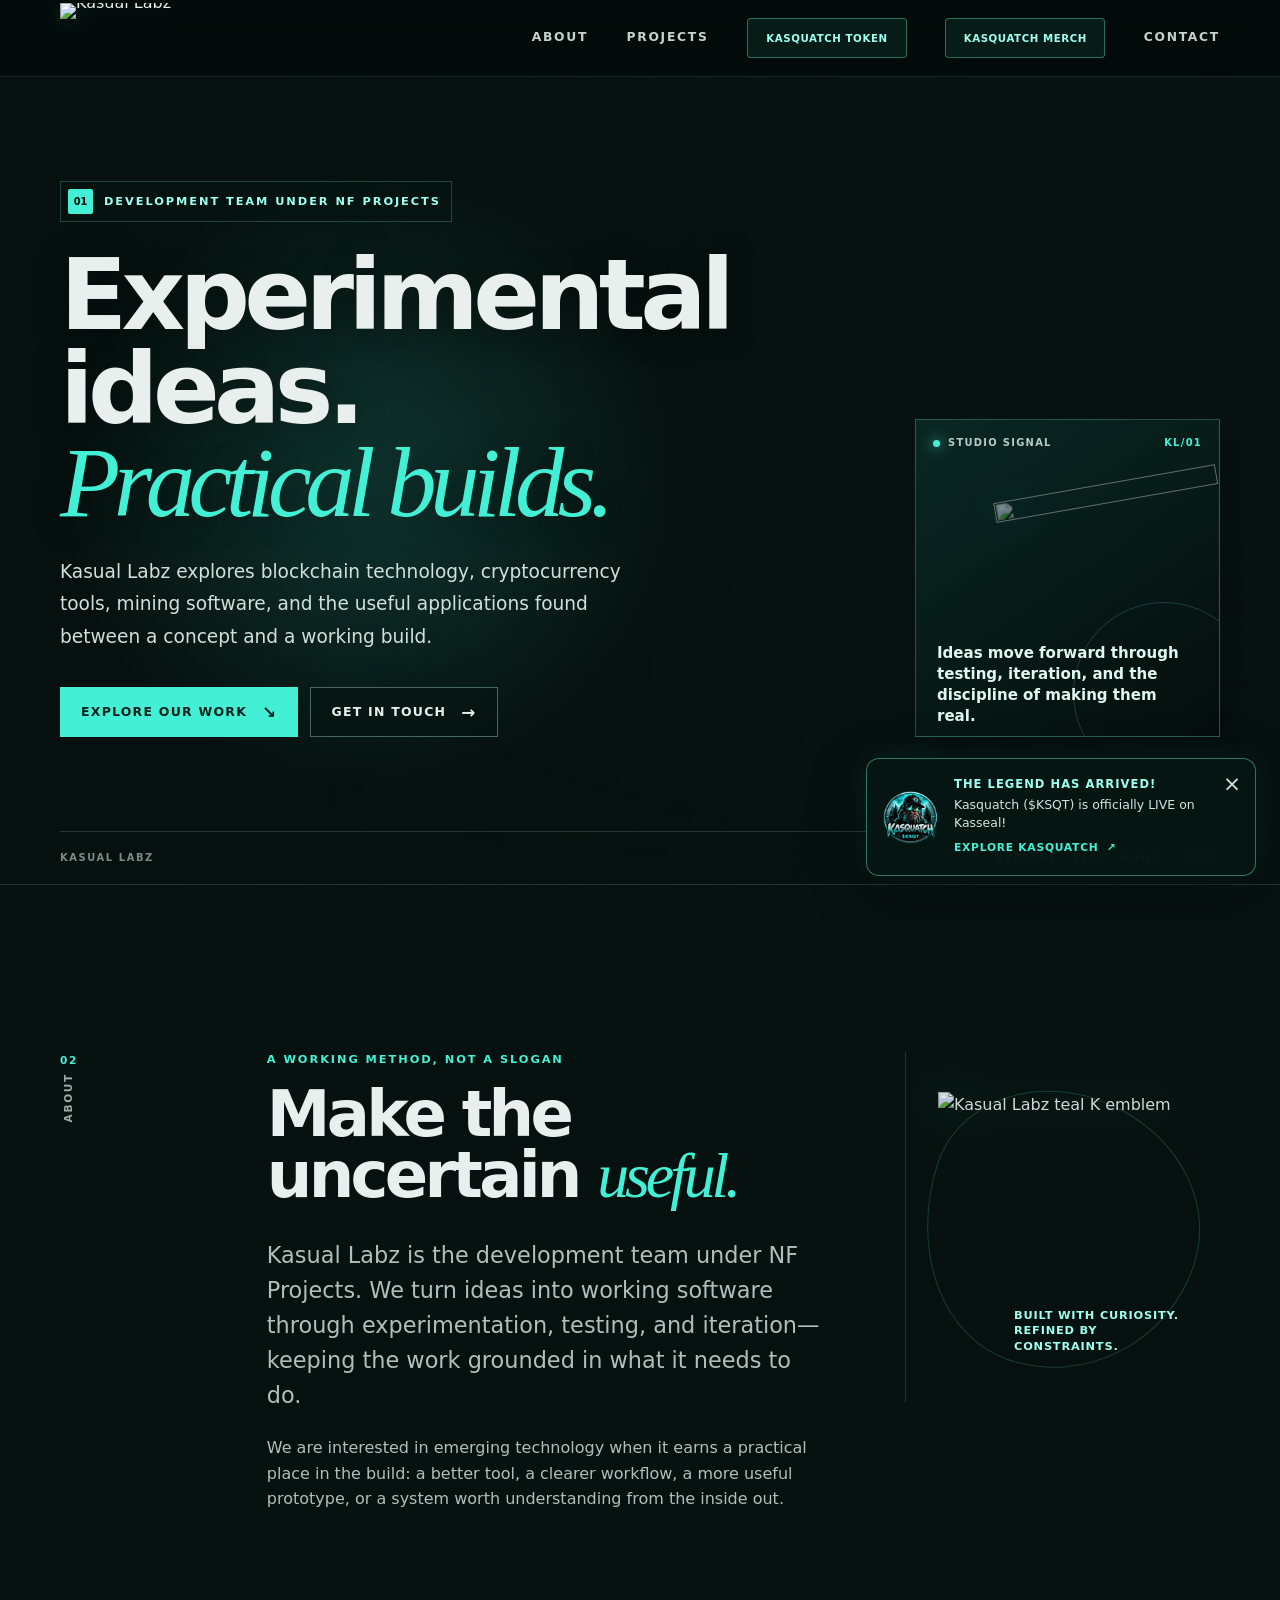
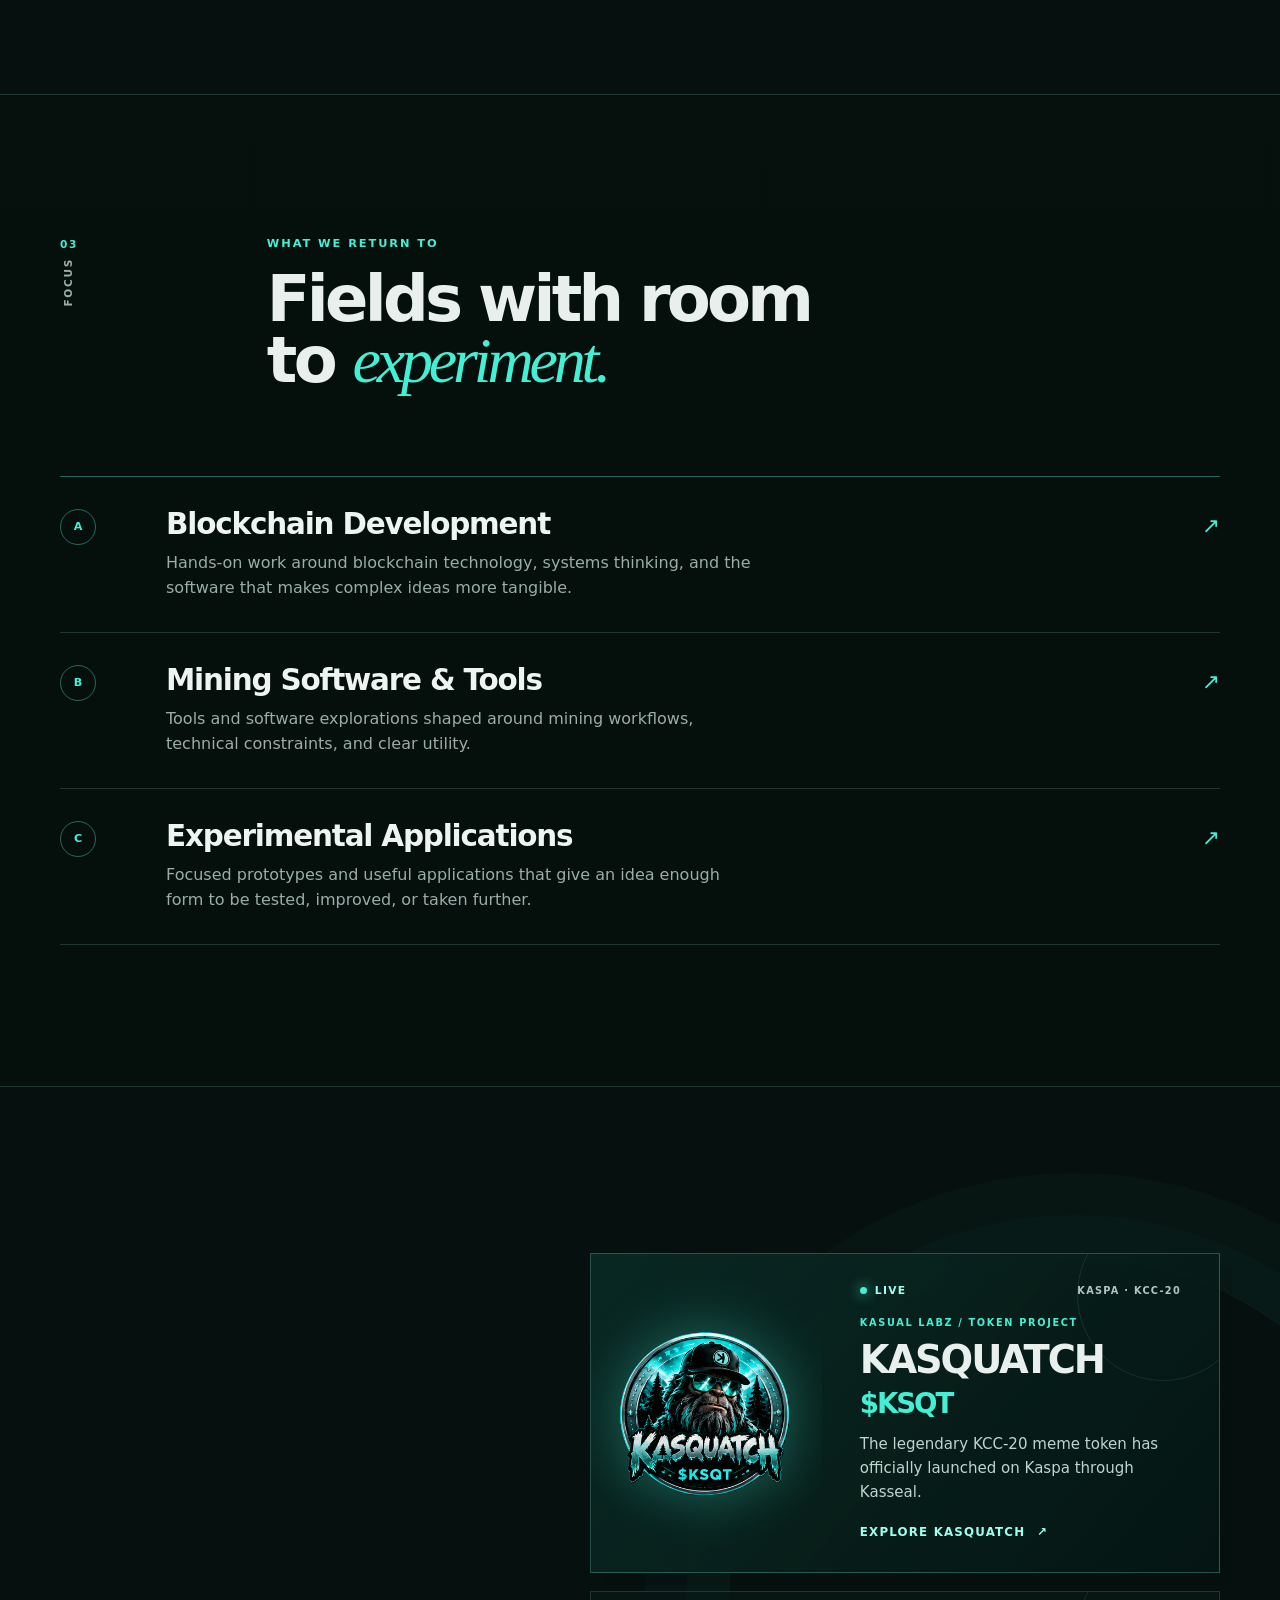
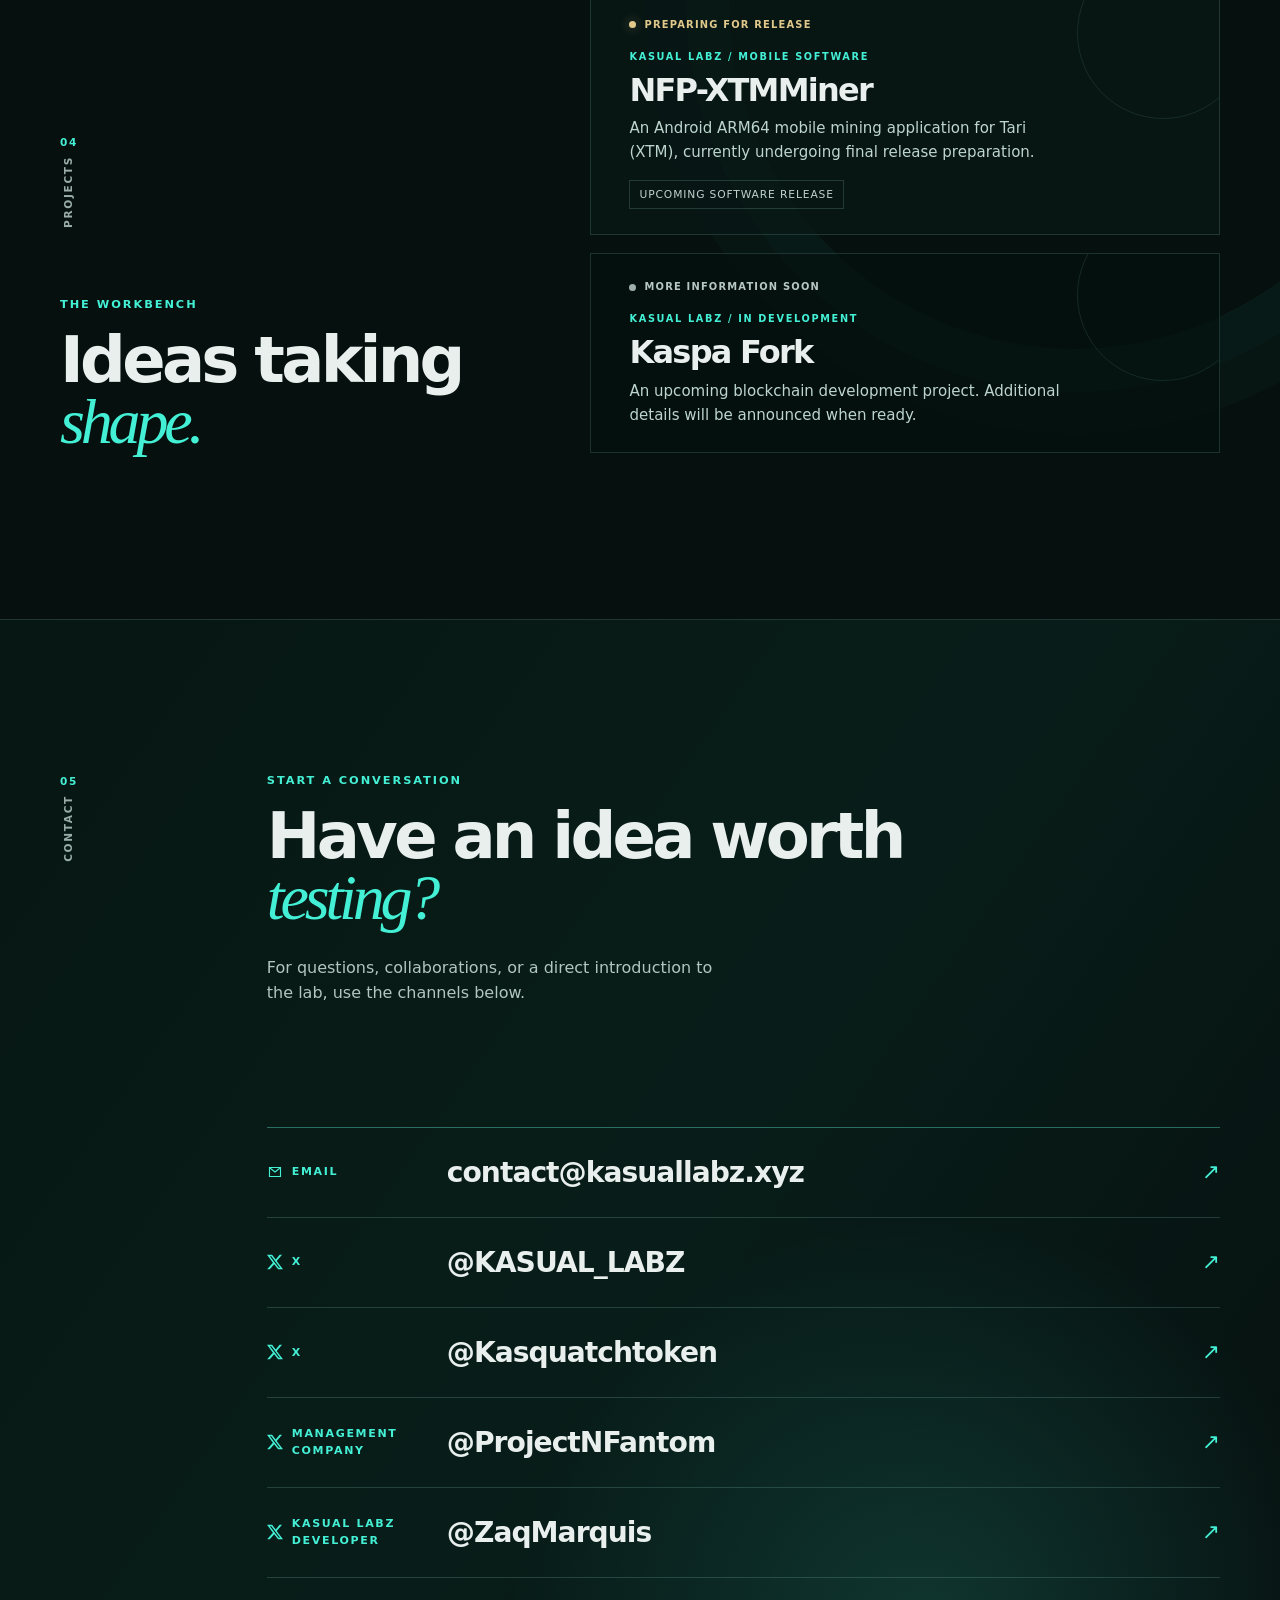
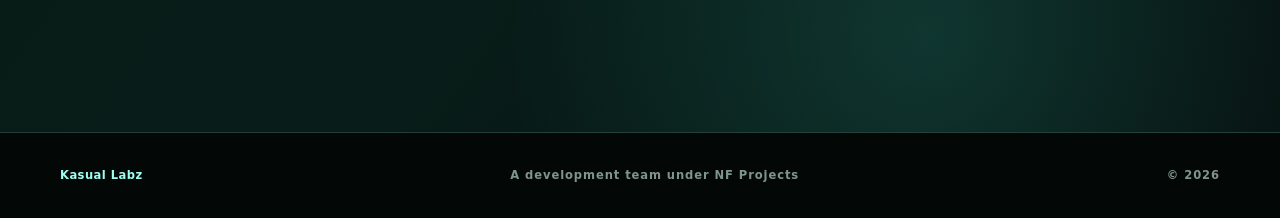
==== commit 04624e27: "Unify Kasquatch nav buttons and preserve Donate" ====
--- a/site/index.html
+++ b/site/index.html
@@ -22,9 +22,9 @@
     <meta name="twitter:description" content="Experimental ideas, practical builds from the NF Projects development team.">
     <meta name="twitter:image" content="https://kasuallabz.xyz/assets/kasual-k-mark.png">
     <meta name="twitter:image:alt" content="Kasual Labz teal K emblem">
-    <link rel="stylesheet" href="styles.css">
+    <link rel="stylesheet" href="styles.css?v=20261111-nav-match">
     <script src="script.js" defer></script>
-    <script src="donation.js" defer></script>
+    <script src="donation.js?v=20261111-donate-nav" defer></script>
   </head>
   <body>
     <a class="skip-link" href="#main-content">Skip to content</a>
--- a/site/styles.css
+++ b/site/styles.css
@@ -599,3 +599,22 @@
 @media (prefers-reduced-motion: reduce) {
   .primary-nav .nav-kasquatch-link, .nav-toggle span { transition: none; }
 }
+
+
+/* Keep the two Kasquatch navigation actions uniform; Donate retains its separate pill style. */
+.primary-nav .nav-kasquatch-link {
+  box-sizing: border-box;
+  width: 160px;
+  min-height: 40px;
+  padding: 9px 10px;
+  text-align: center;
+  white-space: nowrap;
+}
+@media (max-width: 820px) {
+  .primary-nav .nav-kasquatch-link {
+    width: min(100%, 250px);
+    max-width: 250px;
+    min-height: 44px;
+    padding: 10px 12px;
+  }
+}
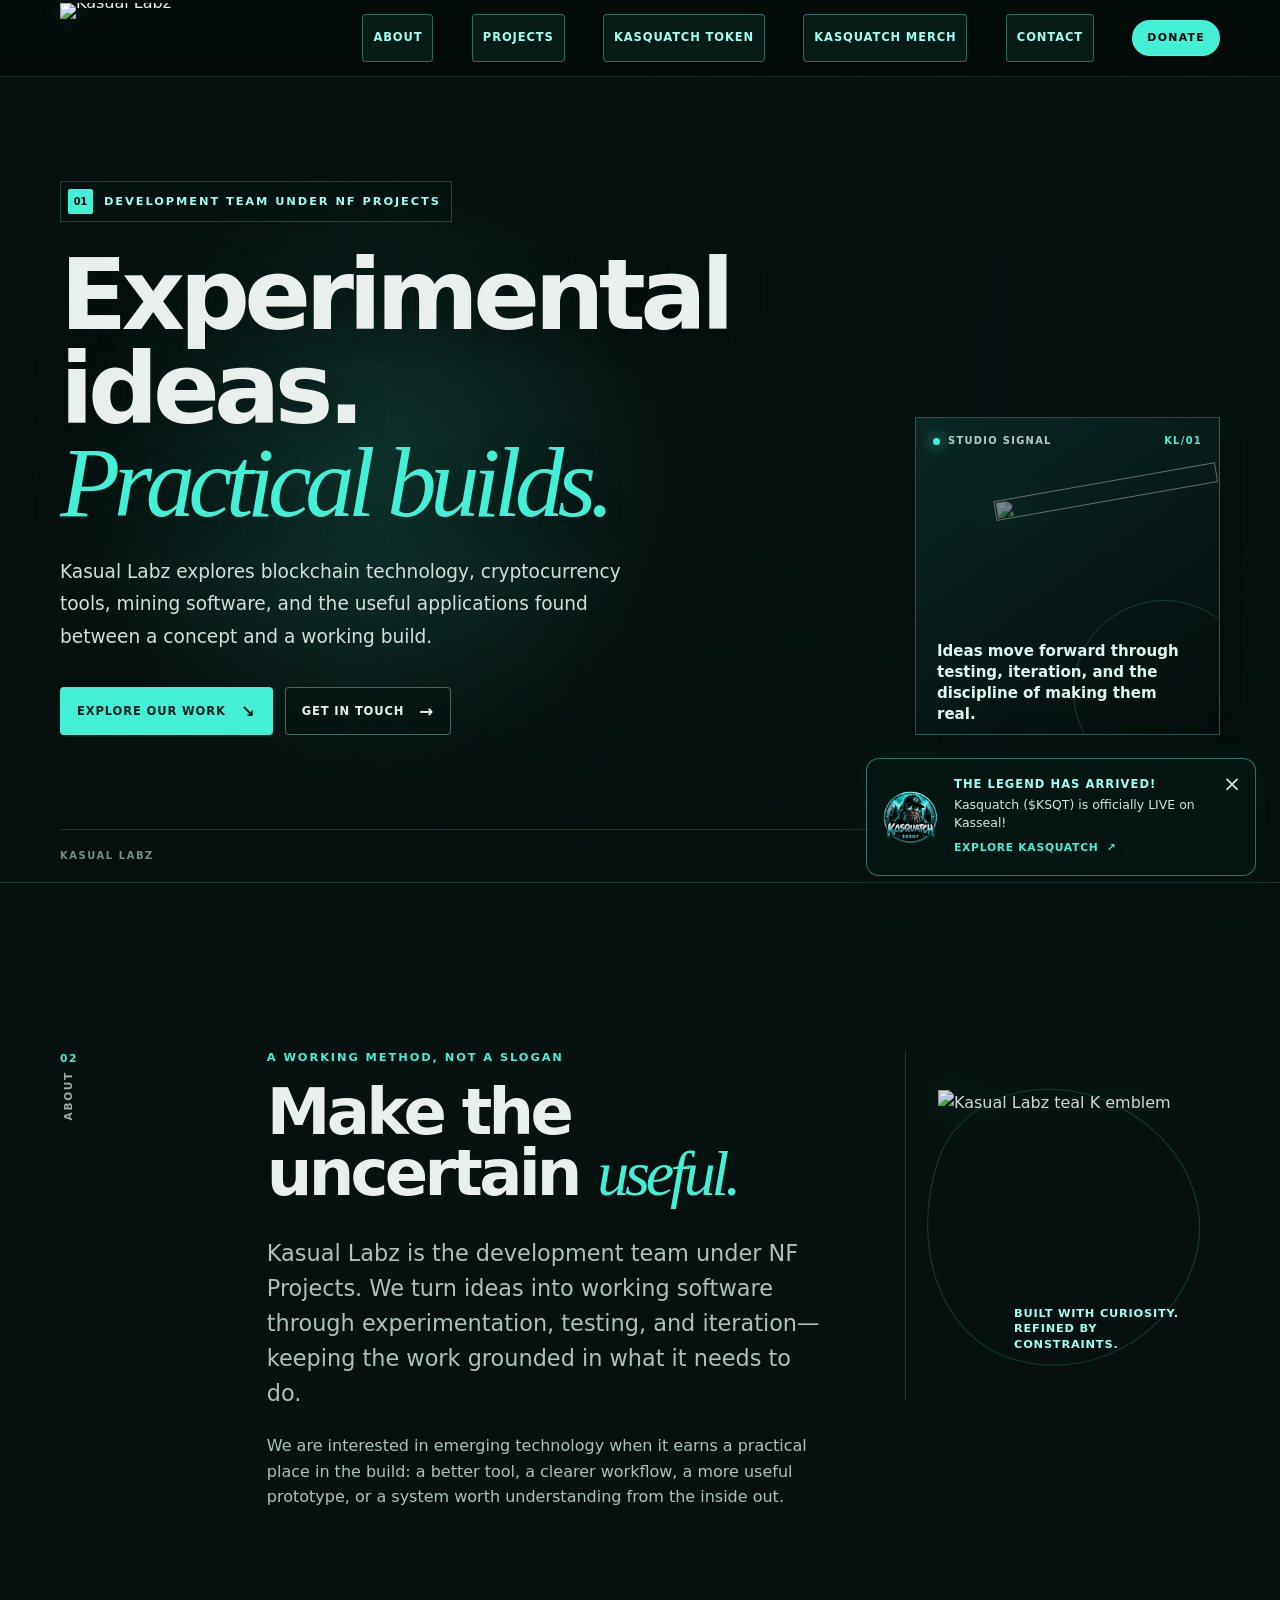
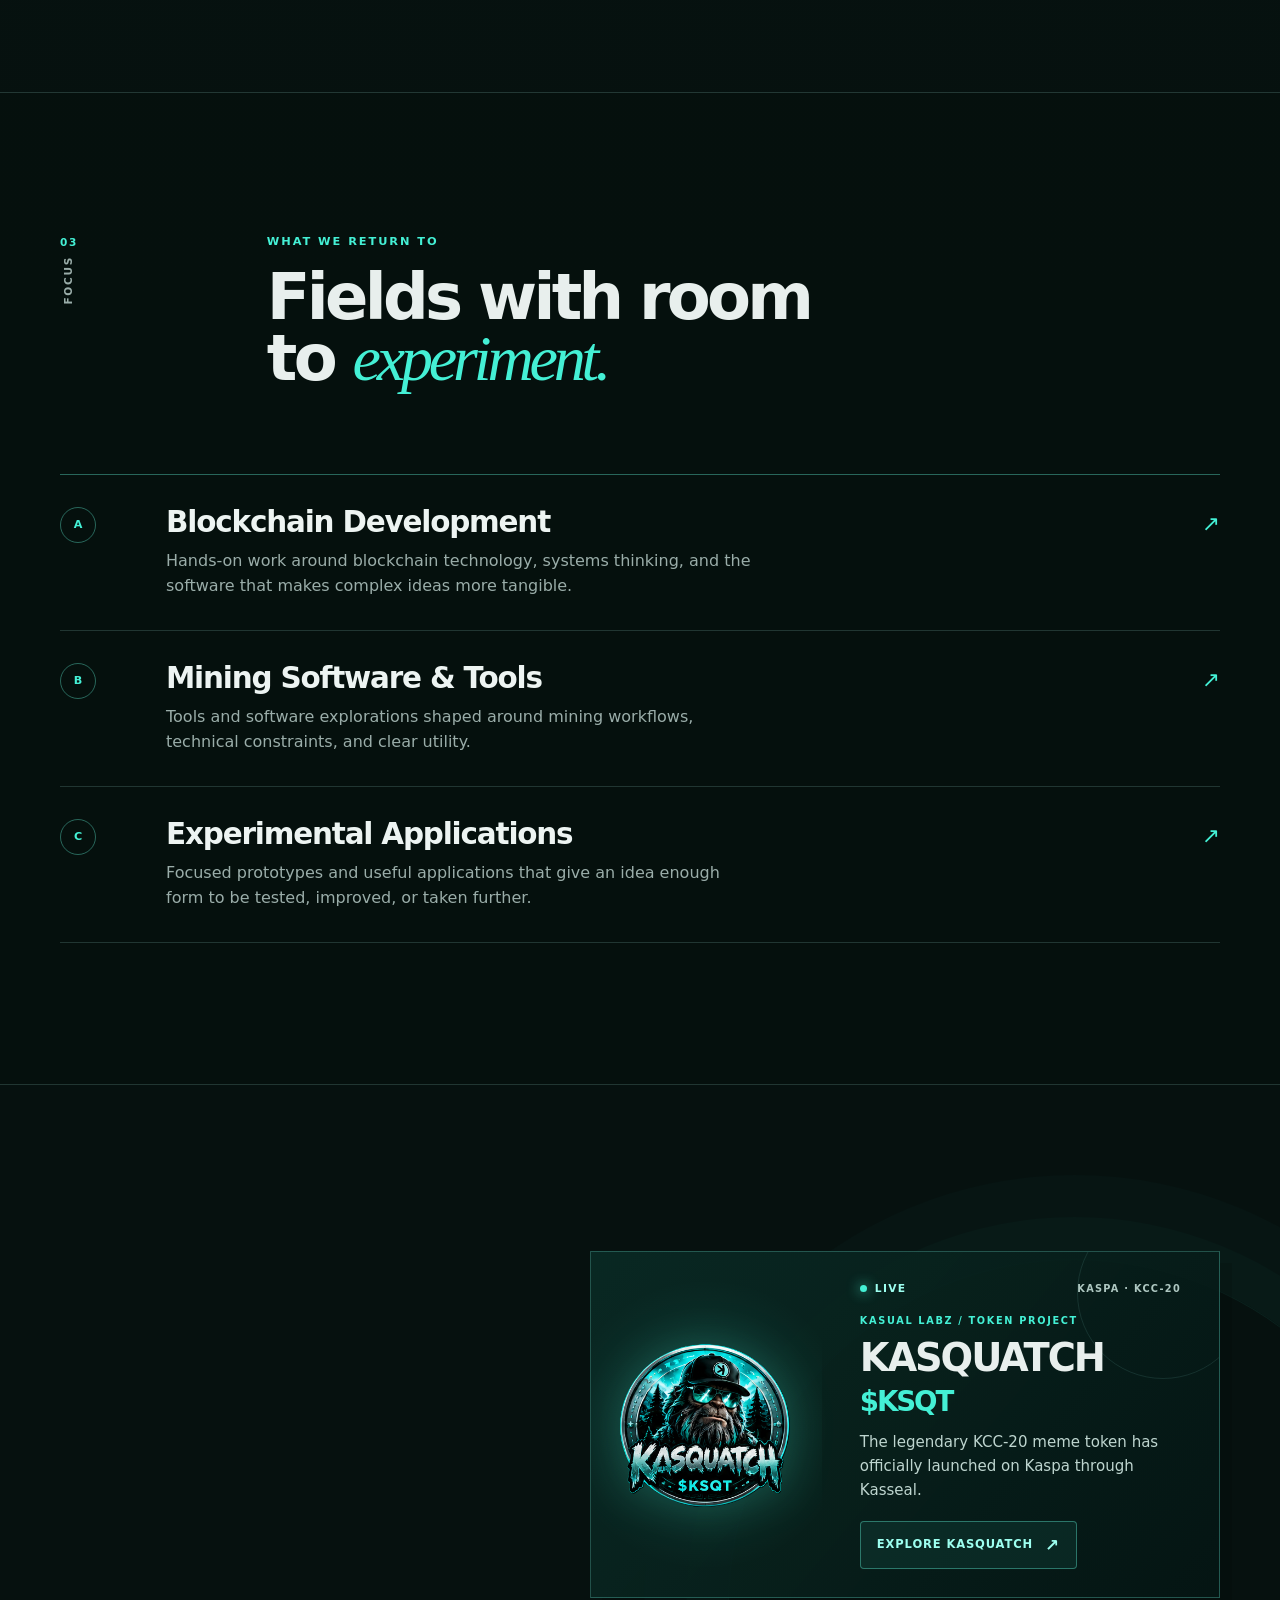
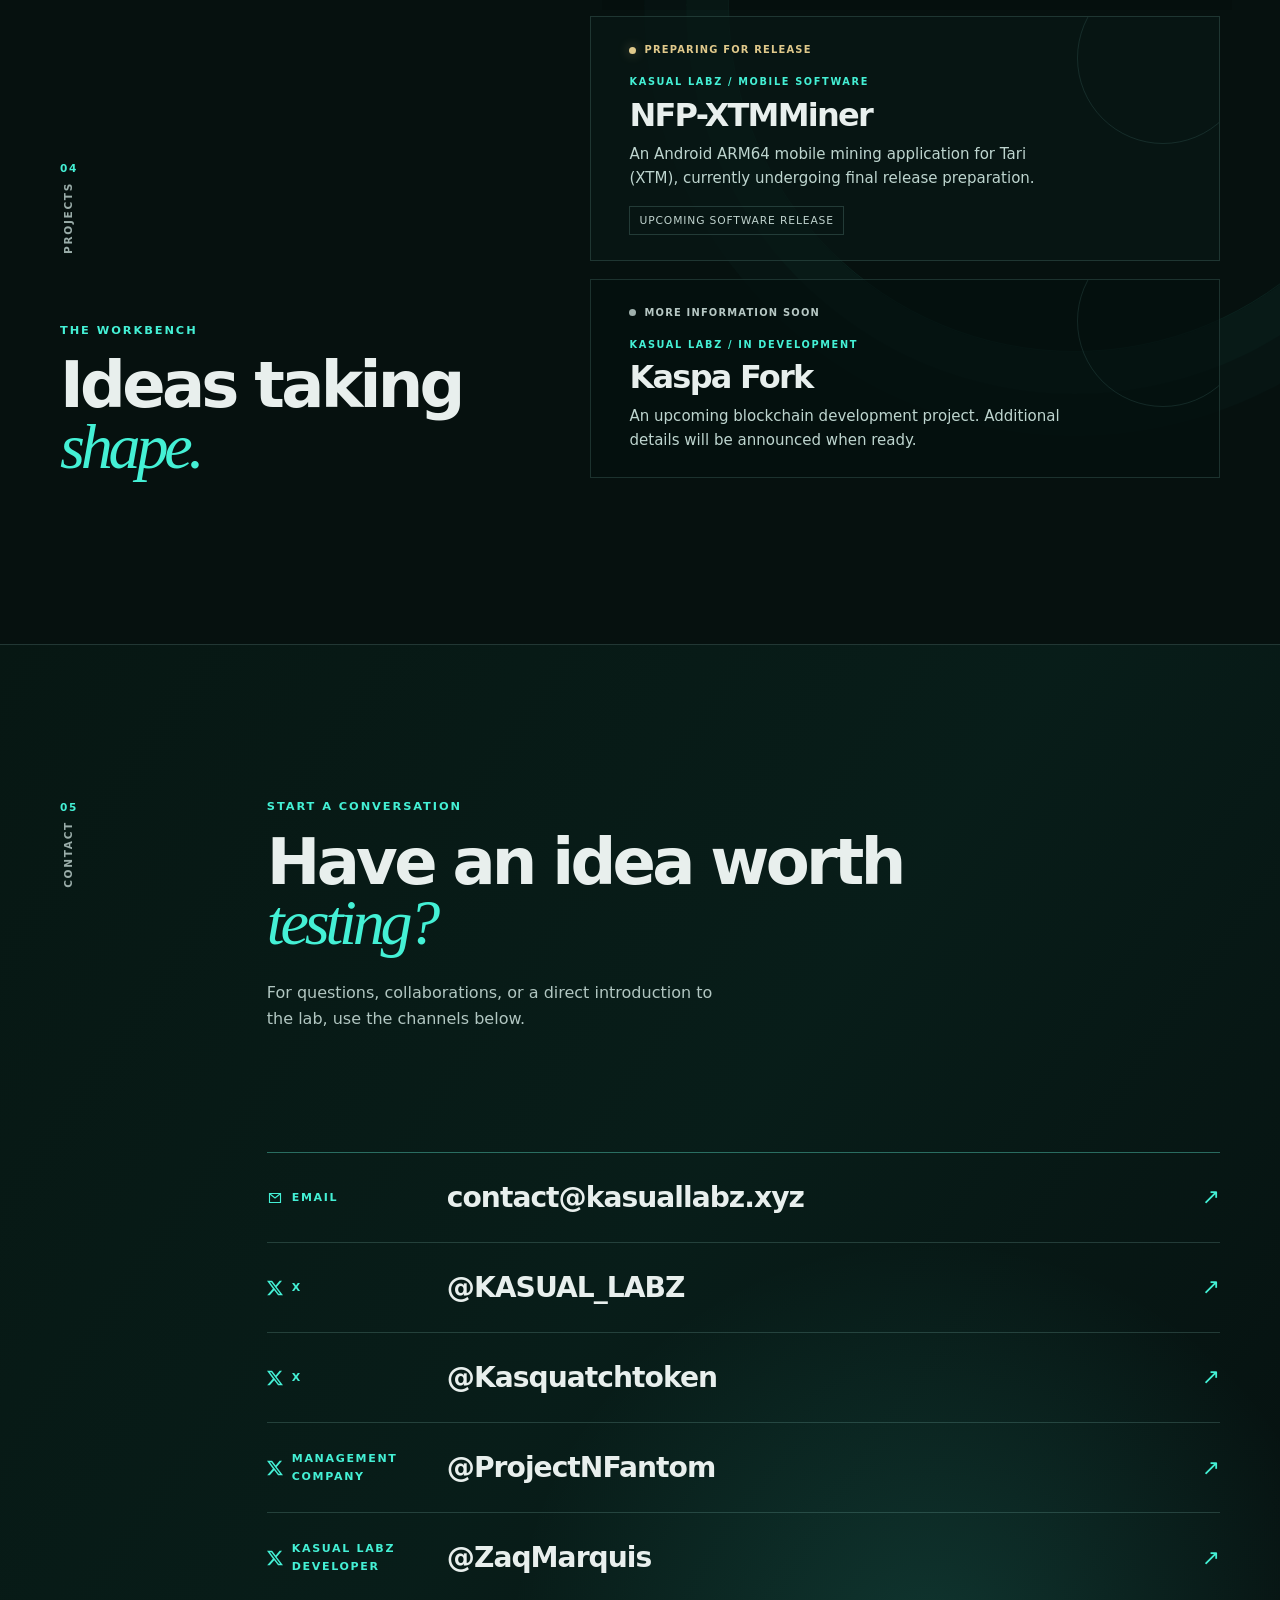
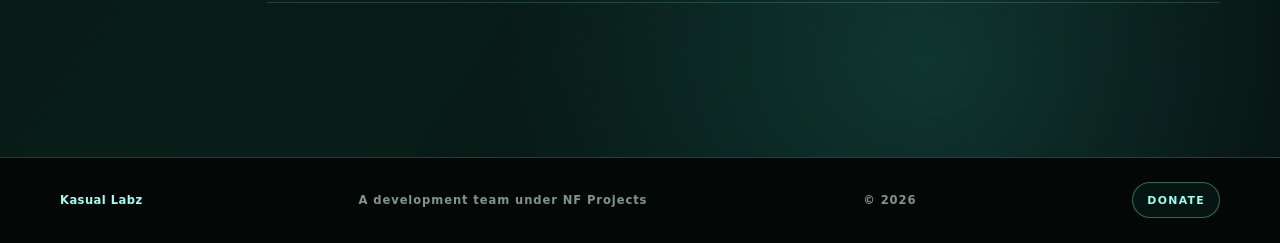
==== commit 339e55a7: "Unify site buttons and keep Donate available on every page" ====
--- a/site/index.html
+++ b/site/index.html
@@ -22,9 +22,9 @@
     <meta name="twitter:description" content="Experimental ideas, practical builds from the NF Projects development team.">
     <meta name="twitter:image" content="https://kasuallabz.xyz/assets/kasual-k-mark.png">
     <meta name="twitter:image:alt" content="Kasual Labz teal K emblem">
-    <link rel="stylesheet" href="styles.css?v=20261111-nav-match">
+    <link rel="stylesheet" href="styles.css?v=20261112-actions-v1">
     <script src="script.js" defer></script>
-    <script src="donation.js?v=20261111-donate-nav" defer></script>
+    <script src="donation.js?v=20261112-actions-v1" defer></script>
   </head>
   <body>
     <a class="skip-link" href="#main-content">Skip to content</a>
@@ -49,7 +49,7 @@
           <a class="nav-kasquatch-link" href="/projects/kasquatch/">Kasquatch Token</a>
           <a class="nav-kasquatch-link" href="/projects/kasquatch/merch/">Kasquatch Merch</a>
           <a href="#contact">Contact</a>
-          <a class="nav-donation-link" id="donation-menu-open" href="#donation-open" aria-haspopup="dialog" hidden>Donate</a>
+          <a class="nav-donation-link" id="donation-menu-open" href="#donation-open" aria-haspopup="dialog">Donate</a>
         </nav>
       </div>
     </header>
@@ -137,7 +137,7 @@
                 <p class="project-overline">Kasual Labz / token project</p>
                 <h3>KASQUATCH <span>$KSQT</span></h3>
                 <p>The legendary KCC-20 meme token has officially launched on Kaspa through Kasseal.</p>
-                <a class="project-link" href="/projects/kasquatch/">Explore Kasquatch <span aria-hidden="true">↗</span></a>
+                <a class="button button-secondary project-link" href="/projects/kasquatch/">Explore Kasquatch <span aria-hidden="true">↗</span></a>
               </div>
             </article>
             <article class="project-card project-card-upcoming">
@@ -216,7 +216,7 @@
         <a class="footer-brand" href="#top">Kasual Labz</a>
         <p>A development team under NF Projects</p>
         <p>© <span id="current-year">2026</span></p>
-        <button class="donation-trigger" id="donation-open" type="button" hidden>Support Kasual Labz</button>
+        <button class="donation-trigger" id="donation-open" type="button" aria-haspopup="dialog" aria-controls="donation-dialog">Donate</button>
       </div>
       <dialog class="donation-dialog" id="donation-dialog" aria-labelledby="donation-title" aria-describedby="donation-message">
         <div class="donation-modal-header">
--- a/site/styles.css
+++ b/site/styles.css
@@ -578,17 +578,18 @@
   .nav-toggle span:not(.sr-only) { display: block; width: 19px; height: 1px; background: currentColor; transition: transform 180ms ease; }
   .nav-toggle[aria-expanded='true'] span:nth-child(2) { transform: translateY(3.5px) rotate(45deg); }
   .nav-toggle[aria-expanded='true'] span:nth-child(3) { transform: translateY(-3.5px) rotate(-45deg); }
-  .js .primary-nav { position: absolute; top: calc(100% + 1px); right: 0; left: 0; display: grid; gap: 0; padding: 10px 20px 16px; visibility: hidden; border-bottom: 1px solid var(--line-strong); background: rgba(3, 10, 9, .97); opacity: 0; transform: translateY(-8px); transition: opacity 160ms ease, transform 160ms ease, visibility 160ms; }
+  .js .primary-nav { position: absolute; z-index: 30; top: calc(100% + 1px); right: 0; left: 0; display: grid; gap: 0; max-height: calc(100svh - 68px); overflow-y: auto; padding: 10px 20px 16px; visibility: hidden; border-bottom: 1px solid var(--line-strong); background: #030a09; box-shadow: 0 16px 32px rgba(0, 0, 0, .58); opacity: 0; transform: translateY(-8px); transition: opacity 160ms ease, transform 160ms ease, visibility 160ms; }
   .js .primary-nav.is-open { visibility: visible; opacity: 1; transform: translateY(0); }
   .primary-nav a { padding: 13px 0; }
-  .primary-nav .nav-kasquatch-link { justify-self: start; width: fit-content; min-height: 42px; margin: 4px 0; padding: 10px 12px; }
-  .primary-nav .nav-donation-link { justify-self: start; width: fit-content; margin-top: 8px; padding: 10px 14px; }
+  .primary-nav a:not(.nav-donation-link) { display: flex; justify-self: stretch; width: 100%; min-height: 48px; margin: 5px 0; padding: 12px 14px; align-items: center; justify-content: center; border: 1px solid var(--line-strong); border-radius: 4px; color: var(--mint-bright); background: rgba(68, 240, 213, .07); font-size: .64rem; font-weight: 850; letter-spacing: .055em; line-height: 1.2; text-align: center; text-transform: uppercase; }
+  .primary-nav a:not(.nav-donation-link):hover, .primary-nav a:not(.nav-donation-link):focus-visible { border-color: var(--mint-bright); color: var(--ink-deep); background: var(--mint-bright); }
+  .primary-nav .nav-donation-link { justify-self: center; width: 50%; margin: 8px 0 0; padding: 10px 14px; }
   .primary-nav a::after { display: none; }
 }
 
 .kasquatch-hero-actions { display: flex; flex-wrap: wrap; align-items: center; justify-content: center; gap: 12px; margin-top: 10px; }
 .kasquatch-hero-actions .tokenomics-jump { min-height: 50px; margin: 0; padding: 12px 10px; justify-content: center; }
-.merch-image-landscape { aspect-ratio: 1.99 / 1; }
+.merch-image-landscape { aspect-ratio: 1 / 1; }
 
 @media (max-width: 620px) {
   .kasquatch-hero-actions { display: grid; grid-template-columns: minmax(0, 1fr); gap: 10px; width: 100%; margin-top: 12px; }
@@ -612,9 +613,198 @@
 }
 @media (max-width: 820px) {
   .primary-nav .nav-kasquatch-link {
-    width: min(100%, 250px);
-    max-width: 250px;
-    min-height: 44px;
-    padding: 10px 12px;
+    justify-self: stretch;
+    width: 100%;
+    max-width: none;
+    min-height: 48px;
+    margin: 5px 0;
+    padding: 12px 14px;
   }
 }
+
+/* Site-wide action controls share a common shape and type system. */
+.button {
+  min-height: 48px;
+  padding: 11px 16px;
+  border-radius: 4px;
+  font-size: .72rem;
+  font-weight: 850;
+  letter-spacing: .075em;
+}
+.project-link {
+  display: inline-flex;
+  min-height: 48px;
+  margin-top: 19px;
+  padding: 11px 16px;
+  align-items: center;
+  justify-content: center;
+  border: 1px solid var(--line-strong);
+  border-radius: 4px;
+  color: var(--mint-bright);
+  background: rgba(68, 240, 213, .07);
+  font-size: .72rem;
+  font-weight: 850;
+  letter-spacing: .075em;
+  line-height: 1.2;
+  text-transform: uppercase;
+}
+.project-link:hover {
+  border-color: var(--mint);
+  color: var(--ink-deep);
+  background: var(--mint);
+}
+.tokenomics-jump {
+  min-height: 48px;
+  padding: 11px 16px;
+  border: 1px solid var(--line-strong);
+  border-radius: 4px;
+  color: var(--mint-bright);
+  background: rgba(68, 240, 213, .07);
+  font-size: .72rem;
+  font-weight: 850;
+  letter-spacing: .075em;
+  line-height: 1.2;
+  text-decoration: none;
+  text-transform: uppercase;
+}
+.tokenomics-jump:hover {
+  border-color: var(--mint);
+  color: var(--ink-deep);
+  background: var(--mint);
+}
+.copy-token-id {
+  min-height: 44px;
+  margin-top: 5px;
+  padding: 10px 15px;
+  border: 1px solid var(--line-strong);
+  border-radius: 4px;
+  color: var(--mint-bright);
+  background: rgba(68, 240, 213, .07);
+  font-size: .72rem;
+  font-weight: 850;
+  letter-spacing: .075em;
+  text-transform: uppercase;
+}
+.copy-token-id:hover,
+.donation-copy-button:hover {
+  border-color: var(--mint);
+  color: var(--ink-deep);
+  background: var(--mint);
+}
+.chart-range-switch button,
+.merchandise-categories button {
+  min-height: 42px;
+  padding: 8px 12px;
+  border: 1px solid var(--line-strong);
+  border-radius: 4px;
+  color: var(--mint-bright);
+  background: rgba(68, 240, 213, .07);
+  font-family: var(--sans);
+  font-size: .68rem;
+  font-weight: 850;
+  letter-spacing: .075em;
+  line-height: 1.2;
+  text-transform: uppercase;
+}
+.chart-range-switch button[aria-pressed='true'],
+.merchandise-categories button[aria-pressed='true'] {
+  border-color: var(--mint);
+  color: var(--ink-deep);
+  background: var(--mint);
+}
+.merch-request-button,
+.donation-copy-button {
+  min-height: 48px;
+  border: 1px solid var(--line-strong);
+  border-radius: 4px;
+  color: var(--mint-bright);
+  background: rgba(68, 240, 213, .07);
+  font-family: var(--sans);
+  font-size: .72rem;
+  font-weight: 850;
+  letter-spacing: .075em;
+  line-height: 1.2;
+  text-transform: uppercase;
+}
+.merch-request-button:hover {
+  border-color: var(--mint);
+  color: var(--ink-deep);
+  background: var(--mint);
+}
+.donation-choice {
+  border-radius: 4px;
+}
+.donation-trigger {
+  box-sizing: border-box;
+  min-height: 36px;
+  padding: 8px 14px;
+  border-radius: 999px;
+  font-size: .68rem;
+  font-weight: 850;
+  letter-spacing: .12em;
+  line-height: 1.2;
+}
+.donation-footer-shell {
+  justify-content: space-between;
+}
+
+@media (min-width: 821px) {
+  .primary-nav a:not(.nav-donation-link) {
+    display: inline-flex;
+    width: auto;
+    min-height: 40px;
+    padding: 8px 10px;
+    align-items: center;
+    justify-content: center;
+    border: 1px solid var(--line-strong);
+    border-radius: 4px;
+    color: var(--mint-bright);
+    background: rgba(68, 240, 213, .07);
+    font-size: .64rem;
+    font-weight: 850;
+    letter-spacing: .055em;
+    line-height: 1.2;
+    text-align: center;
+    text-transform: uppercase;
+    white-space: nowrap;
+  }
+  .primary-nav a:not(.nav-donation-link)::after { display: none; }
+  .primary-nav a:not(.nav-donation-link):hover,
+  .primary-nav a:not(.nav-donation-link):focus-visible {
+    border-color: var(--mint-bright);
+    color: var(--ink-deep);
+    background: var(--mint-bright);
+  }
+}
+
+@media (min-width: 821px) and (max-width: 1080px) {
+  .header-shell { gap: 12px; }
+  .primary-nav { gap: 8px; }
+  .primary-nav a:not(.nav-donation-link) { padding-right: 6px; padding-left: 6px; font-size: .59rem; letter-spacing: .035em; }
+  .primary-nav .nav-donation-link { padding-right: 10px; padding-left: 10px; font-size: .62rem; }
+}
+
+@media (min-width: 821px) {
+  .primary-nav a:not(.nav-donation-link) {
+    min-height: 48px;
+    padding: 11px 10px;
+    font-size: .72rem;
+    font-weight: 850;
+    letter-spacing: .075em;
+    line-height: 1.2;
+  }
+  .copy-token-id,
+  .chart-range-switch button,
+  .merchandise-categories button { min-height: 48px; }
+}
+
+@media (min-width: 821px) and (max-width: 1080px) {
+  .header-shell { gap: 12px; }
+  .primary-nav { gap: 8px; }
+  .primary-nav a:not(.nav-donation-link) { min-height: 48px; padding: 7px 6px; font-size: .64rem; letter-spacing: .045em; }
+  .primary-nav .nav-donation-link { padding-right: 10px; padding-left: 10px; font-size: .62rem; }
+}
+
+@media (max-width: 560px) {
+  .donation-footer-shell { justify-content: center; }
+}
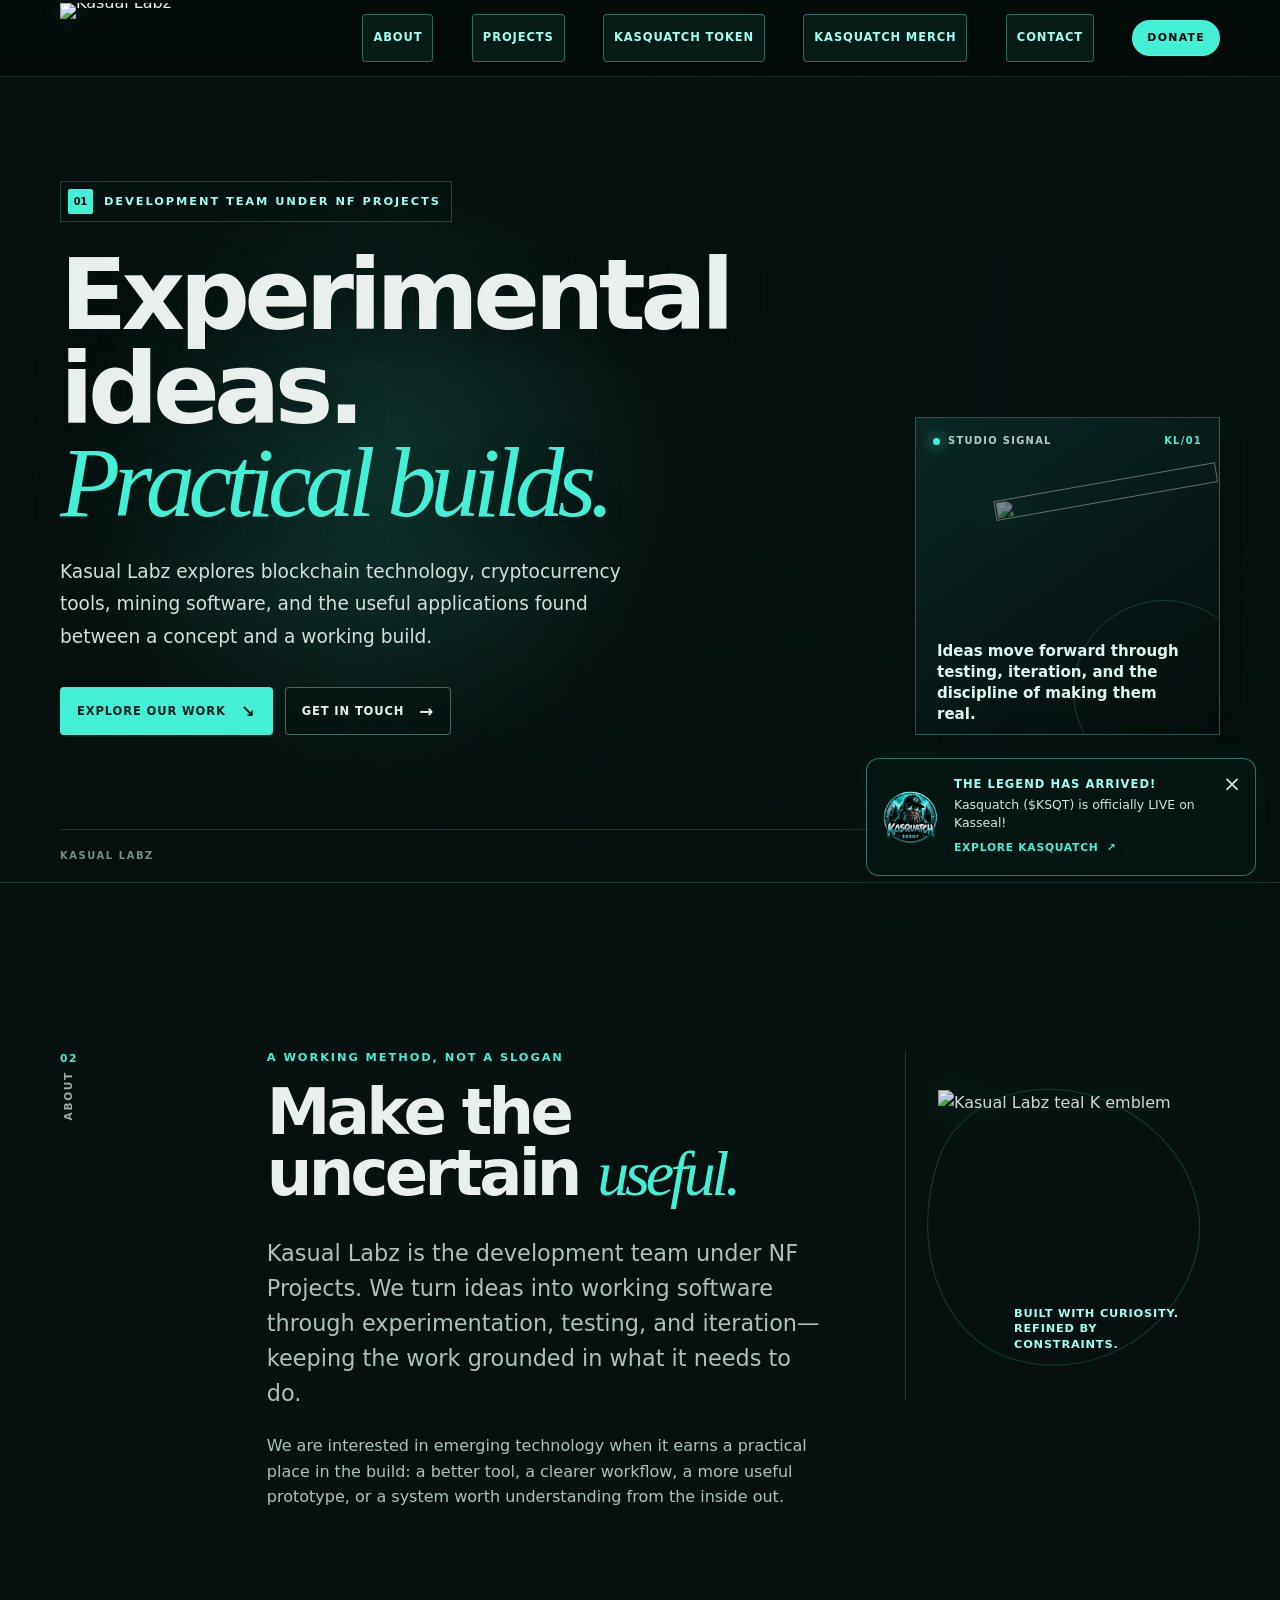
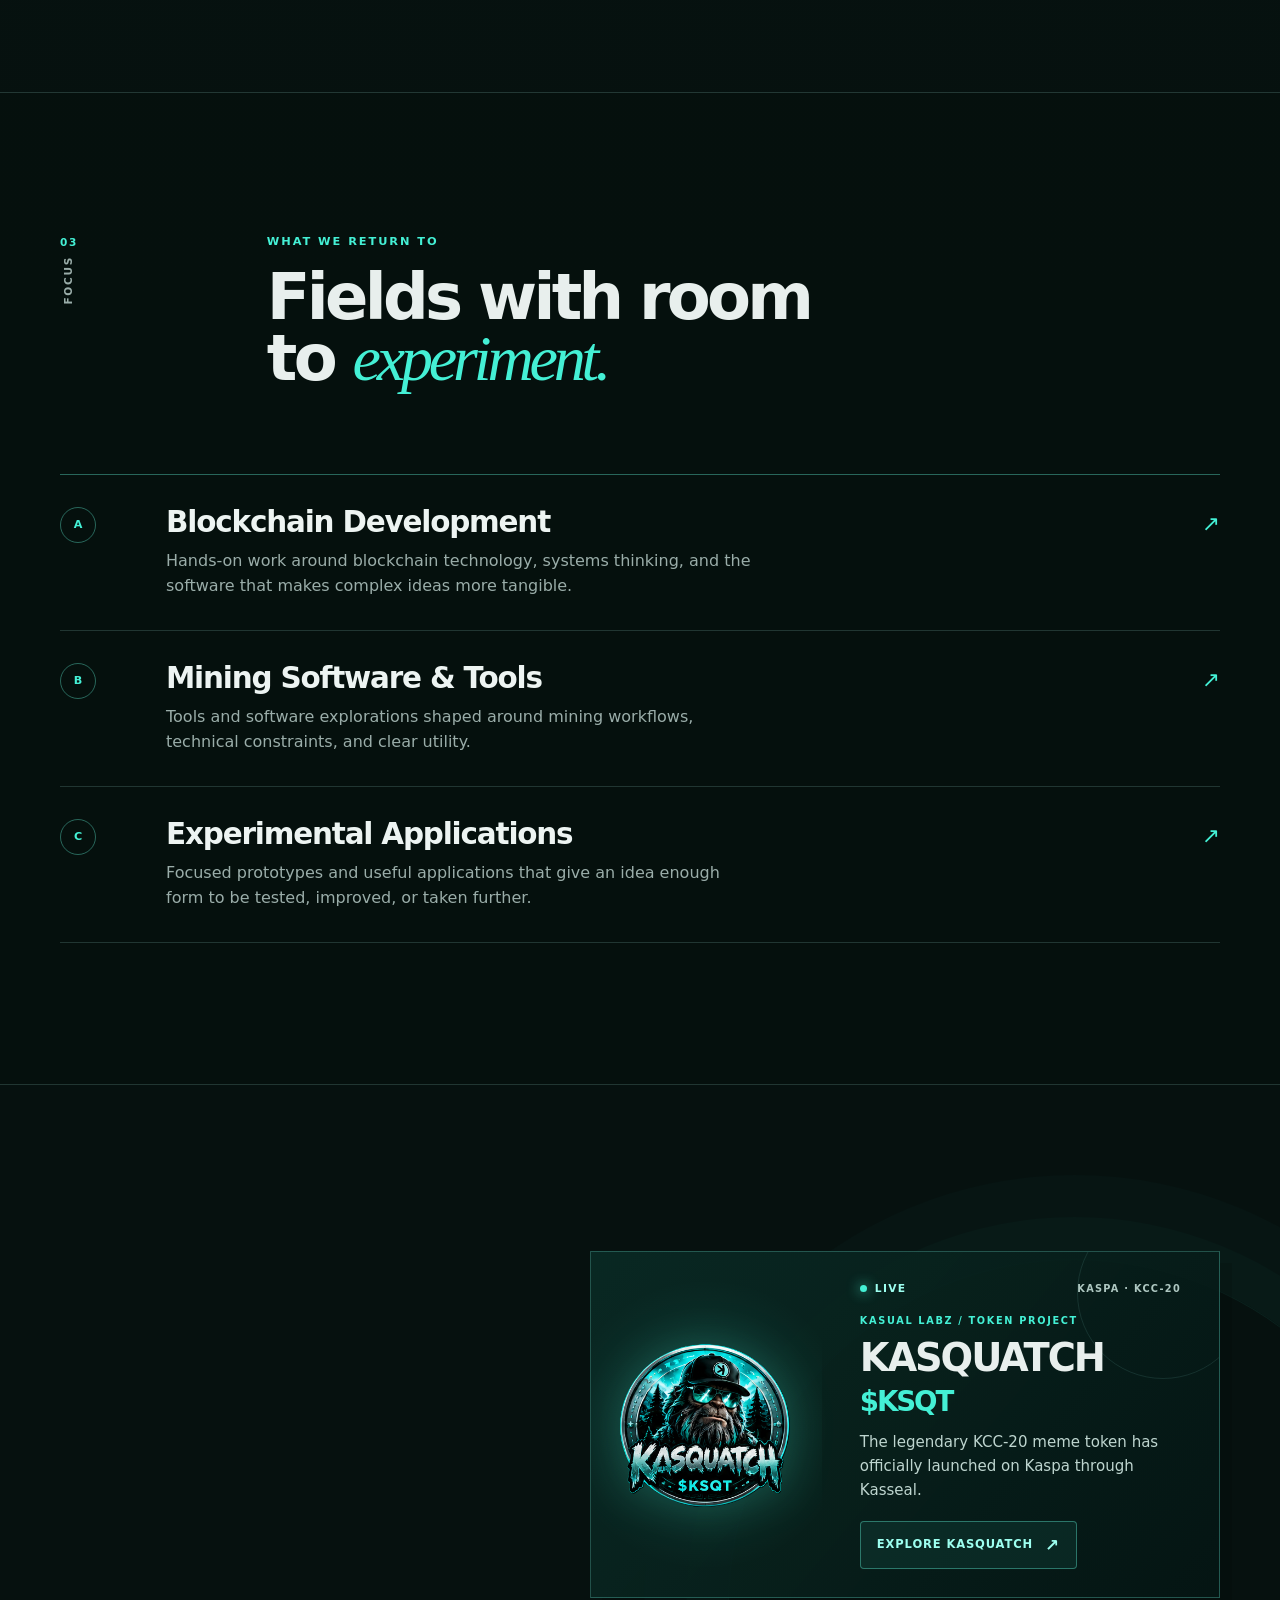
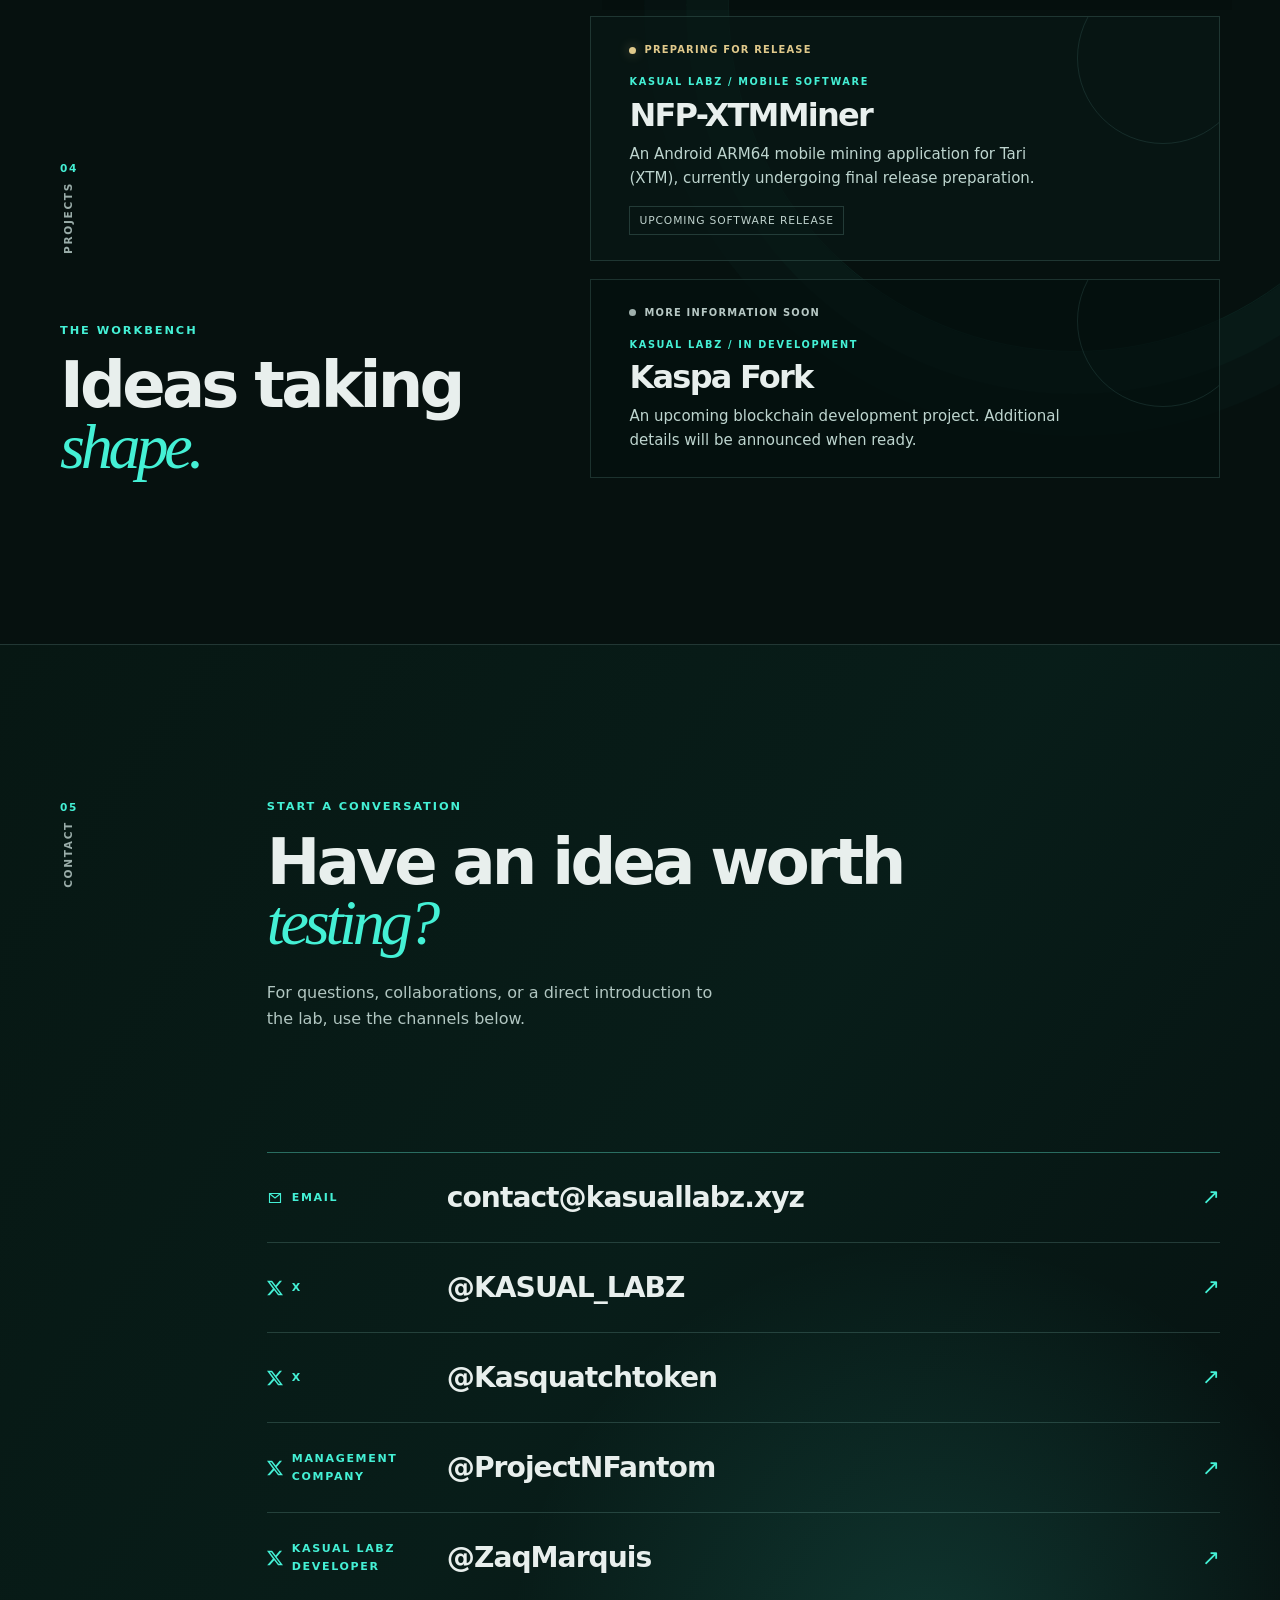
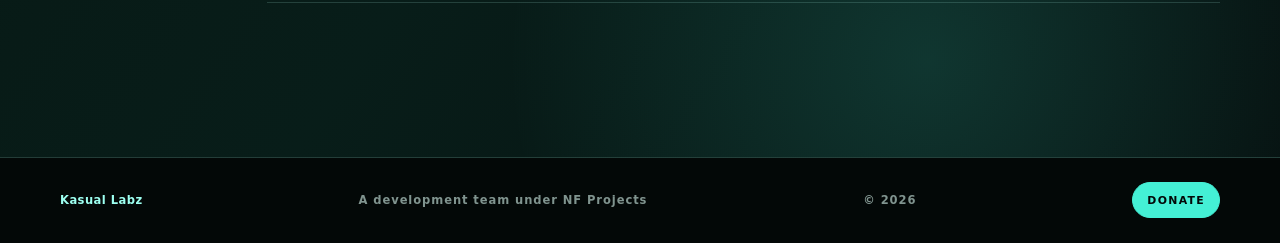
==== commit efb9345e: "Use teal fill for footer Donate pills" ====
--- a/site/index.html
+++ b/site/index.html
@@ -22,7 +22,7 @@
     <meta name="twitter:description" content="Experimental ideas, practical builds from the NF Projects development team.">
     <meta name="twitter:image" content="https://kasuallabz.xyz/assets/kasual-k-mark.png">
     <meta name="twitter:image:alt" content="Kasual Labz teal K emblem">
-    <link rel="stylesheet" href="styles.css?v=20261112-actions-v1">
+    <link rel="stylesheet" href="styles.css?v=20261112-footer-donate-teal-v2">
     <script src="script.js" defer></script>
     <script src="donation.js?v=20261112-actions-v1" defer></script>
   </head>
--- a/site/styles.css
+++ b/site/styles.css
@@ -712,9 +712,9 @@
   color: var(--ink-deep);
   background: var(--mint);
 }
-.merch-request-button,
-.donation-copy-button {
-  min-height: 48px;
+  .merch-request-button,
+  .donation-copy-button {
+    min-height: 48px;
   border: 1px solid var(--line-strong);
   border-radius: 4px;
   color: var(--mint-bright);
@@ -743,6 +743,17 @@
   font-weight: 850;
   letter-spacing: .12em;
   line-height: 1.2;
+}
+.site-footer .donation-trigger {
+  border-color: var(--mint);
+  color: var(--ink-deep);
+  background: var(--mint);
+}
+.site-footer .donation-trigger:hover,
+.site-footer .donation-trigger:focus-visible {
+  border-color: var(--mint-bright);
+  color: var(--ink-deep);
+  background: var(--mint-bright);
 }
 .donation-footer-shell {
   justify-content: space-between;
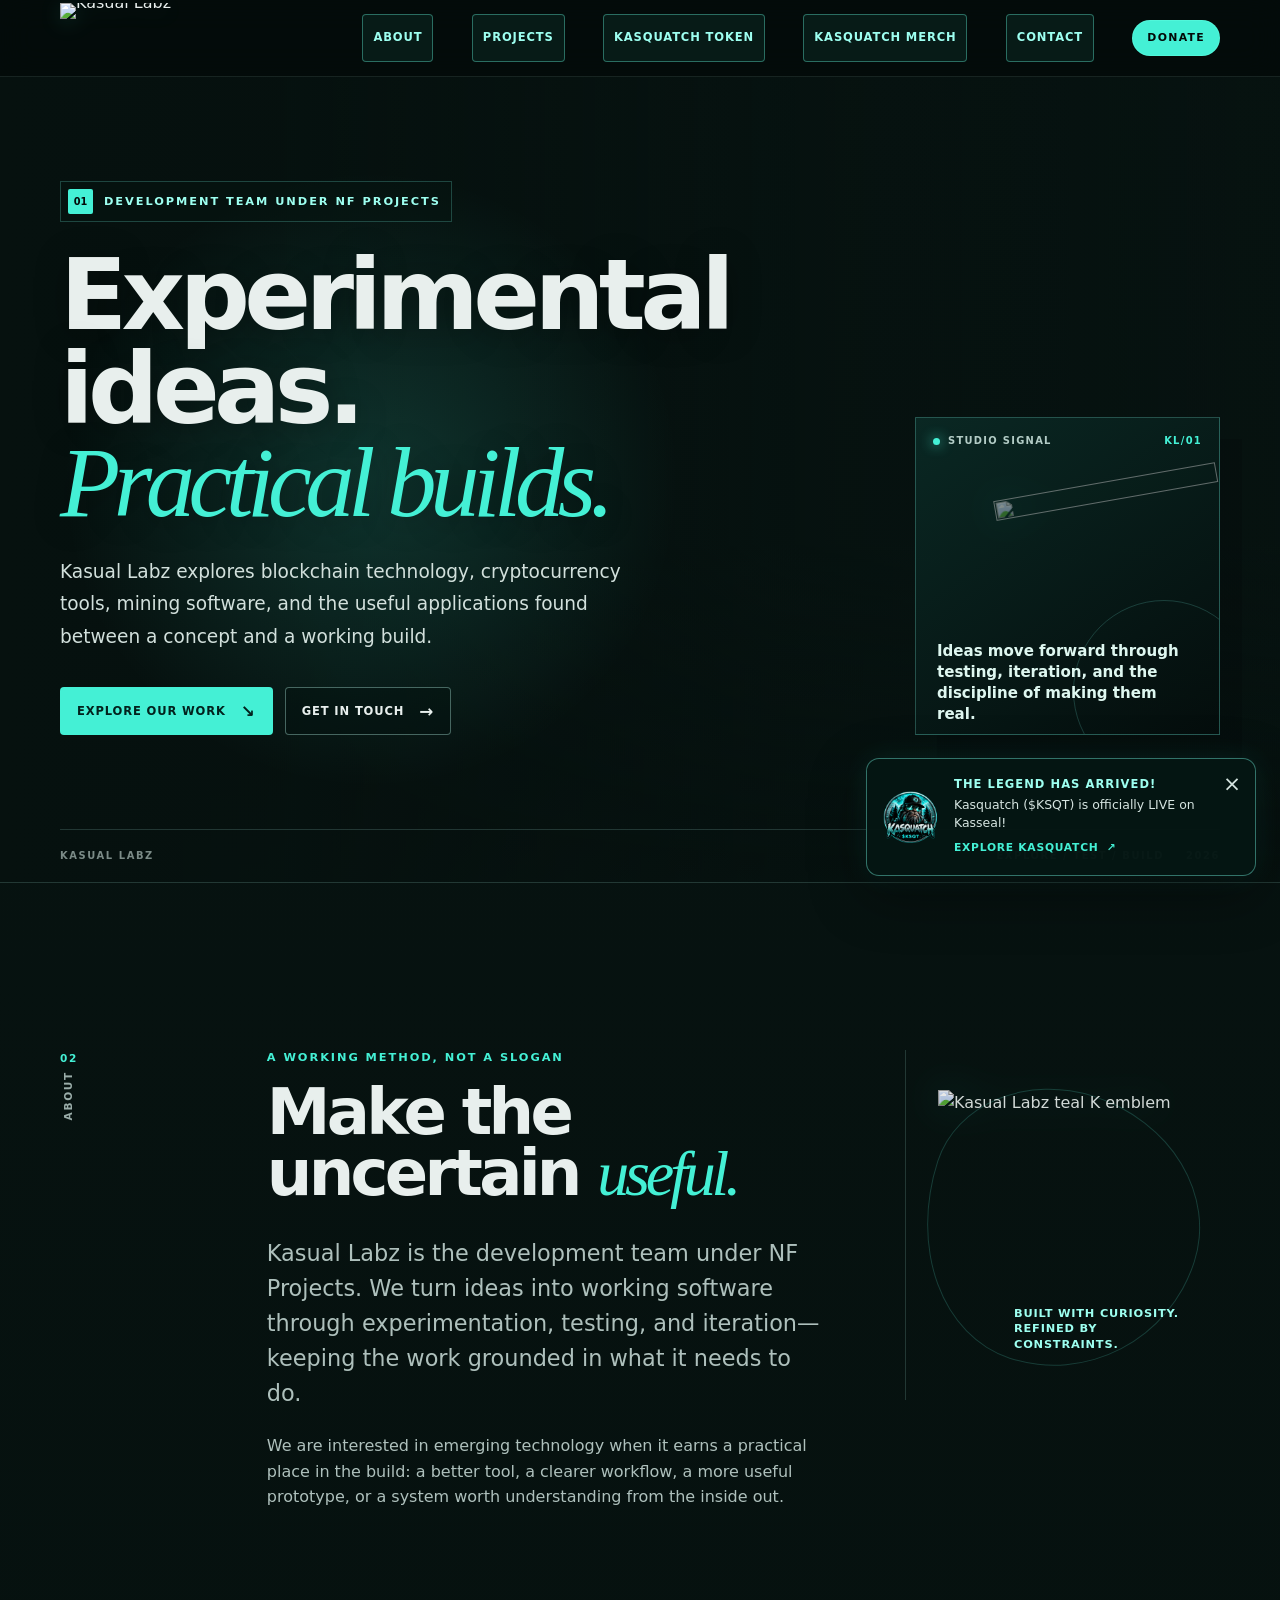
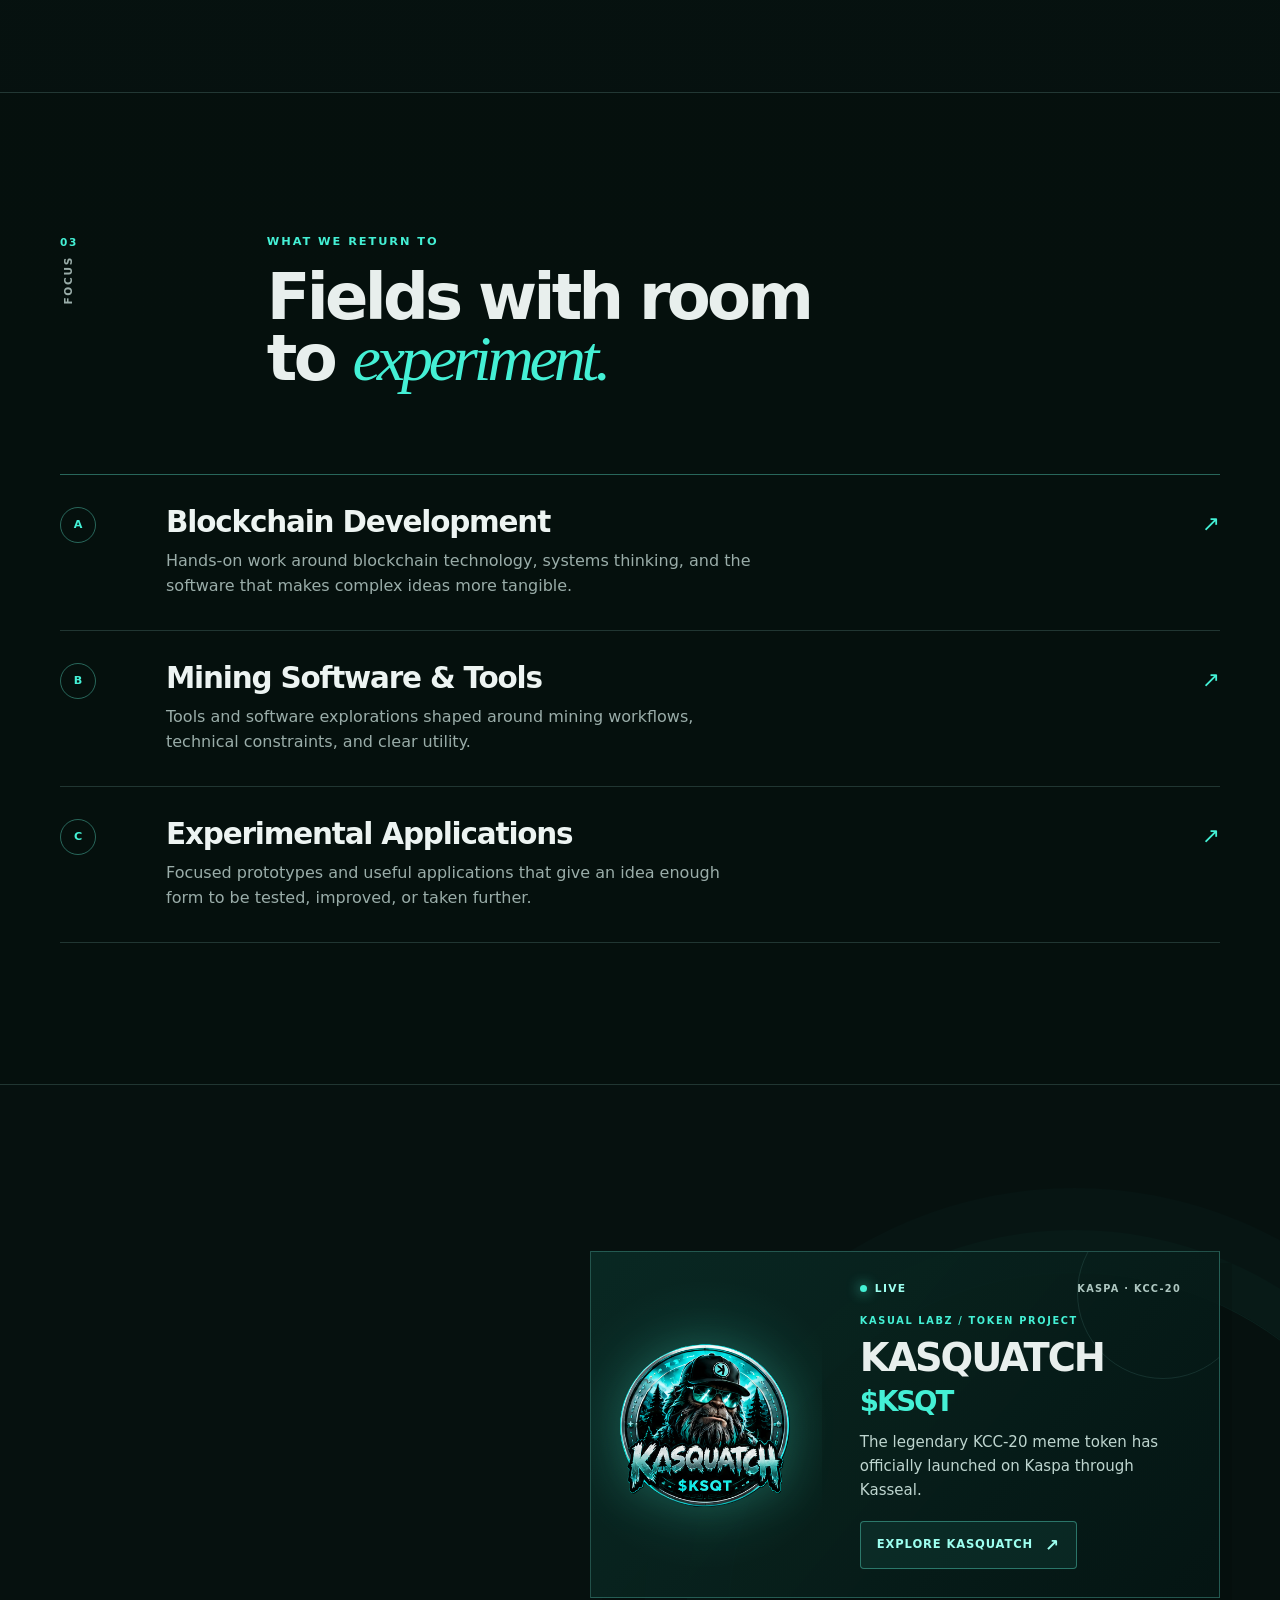
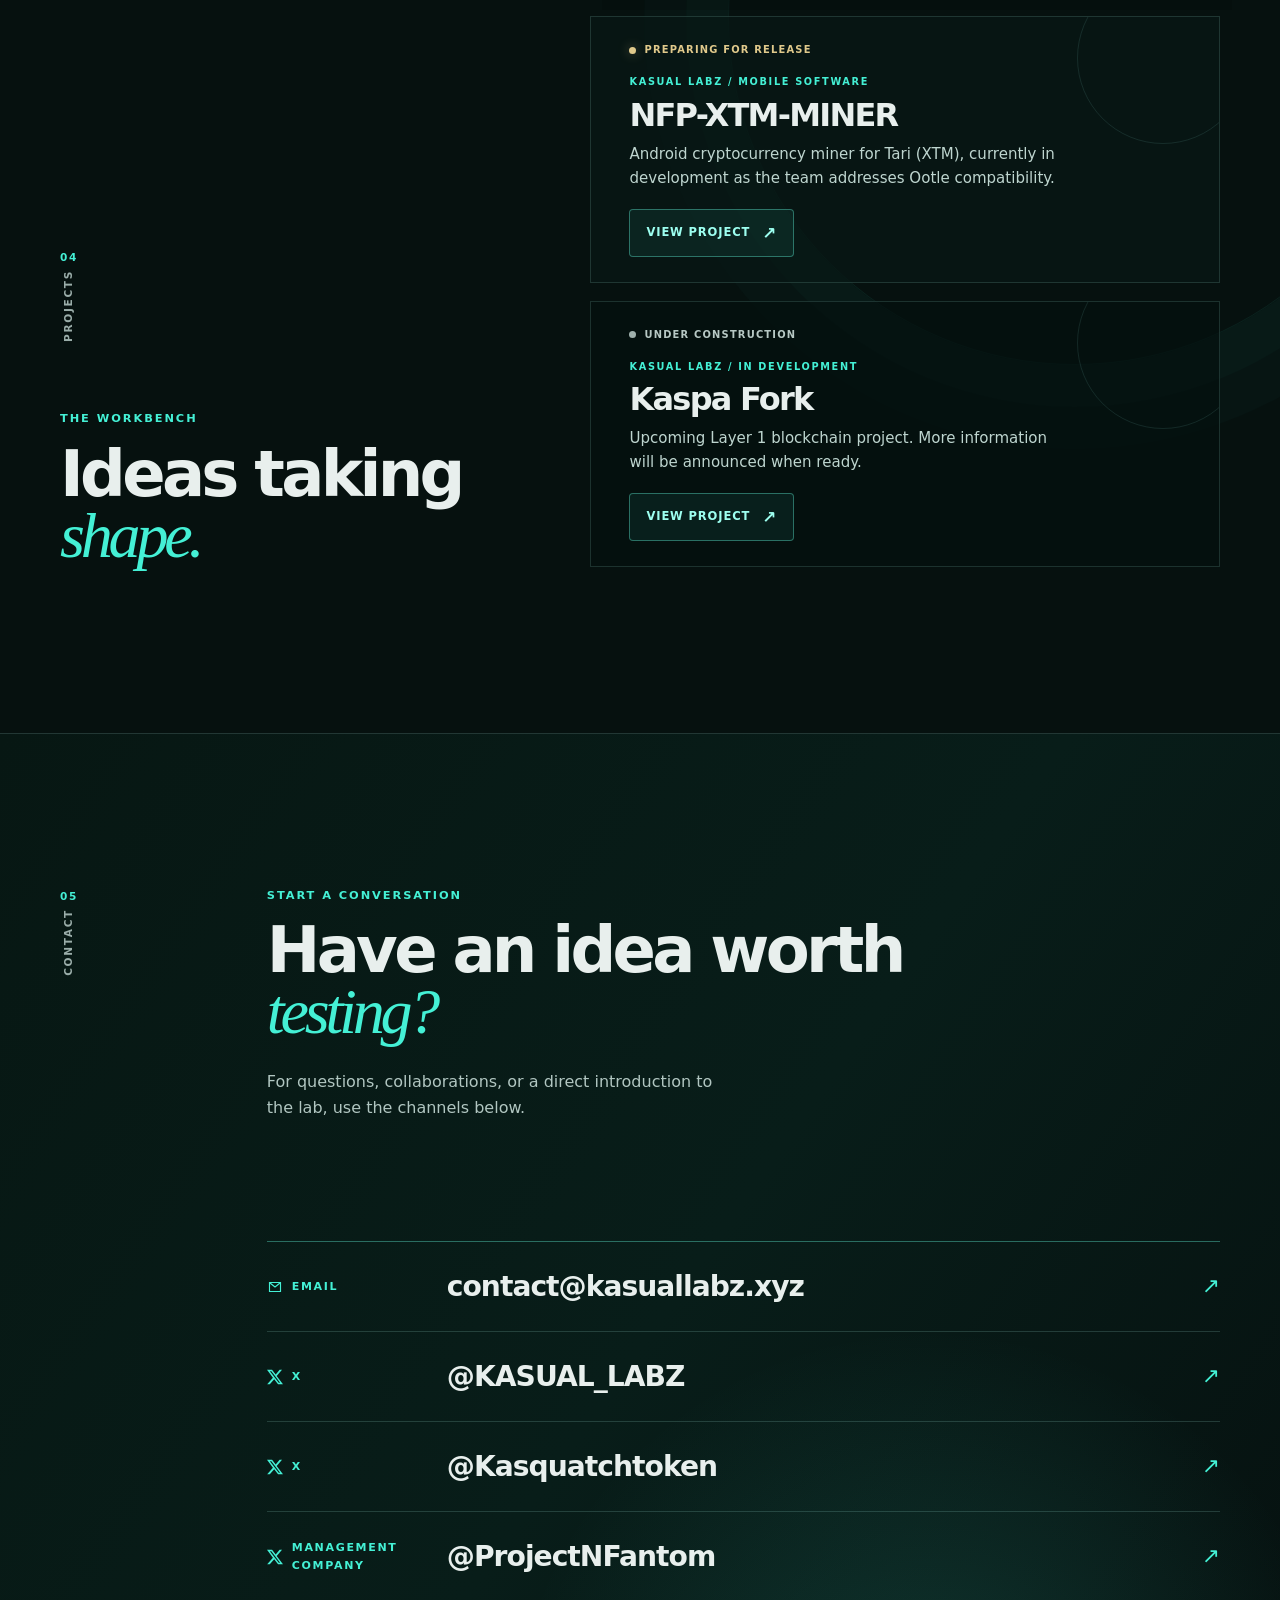
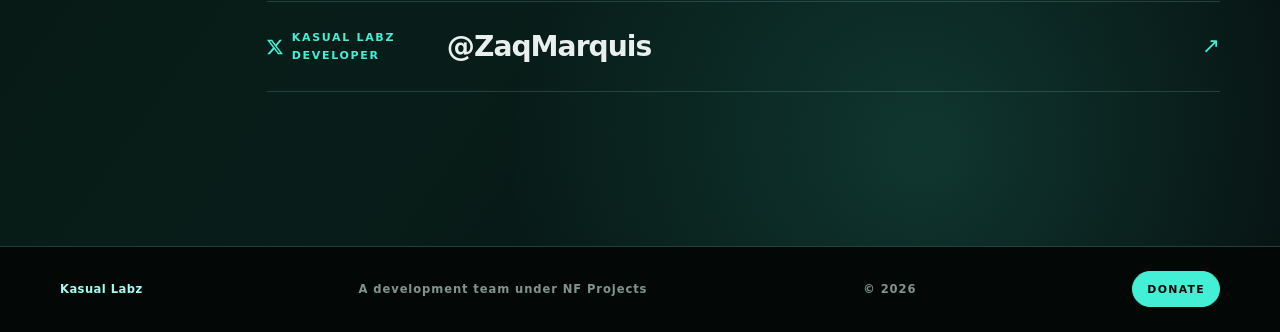
==== commit 4a820628: "Add XTM-MINER and Kaspa Fork project pages" ====
--- a/site/index.html
+++ b/site/index.html
@@ -144,17 +144,18 @@
               <div class="project-card-copy">
                 <div class="project-card-status status-preparing"><span class="status-dot" aria-hidden="true"></span>PREPARING FOR RELEASE</div>
                 <p class="project-overline">Kasual Labz / mobile software</p>
-                <h3>NFP-XTMMiner</h3>
-                <p>An Android ARM64 mobile mining application for Tari (XTM), currently undergoing final release preparation.</p>
-                <span class="project-note">Upcoming software release</span>
+                <h3>NFP-XTM-MINER</h3>
+                <p>Android cryptocurrency miner for Tari (XTM), currently in development as the team addresses Ootle compatibility.</p>
+                <a class="button button-secondary project-link" href="/projects/xtm-miner/">View Project <span aria-hidden="true">↗</span></a>
               </div>
             </article>
             <article class="project-card project-card-upcoming project-card-minimal">
               <div class="project-card-copy">
-                <div class="project-card-status status-soon"><span class="status-dot" aria-hidden="true"></span>MORE INFORMATION SOON</div>
+                <div class="project-card-status status-soon"><span class="status-dot" aria-hidden="true"></span>UNDER CONSTRUCTION</div>
                 <p class="project-overline">Kasual Labz / in development</p>
                 <h3>Kaspa Fork</h3>
-                <p>An upcoming blockchain development project. Additional details will be announced when ready.</p>
+                <p>Upcoming Layer 1 blockchain project. More information will be announced when ready.</p>
+                <a class="button button-secondary project-link" href="/projects/kaspa-fork/">View Project <span aria-hidden="true">↗</span></a>
               </div>
             </article>
           </div>
--- a/site/styles.css
+++ b/site/styles.css
@@ -819,3 +819,131 @@
 @media (max-width: 560px) {
   .donation-footer-shell { justify-content: center; }
 }
+
+
+/* XTM-MINER and Kaspa Fork concept-matched project detail pages */
+.project-detail-main { position: relative; }
+.detail-hero { position: relative; min-height: 735px; overflow: hidden; isolation: isolate; display: grid; align-items: center; border-bottom: 1px solid var(--line); }
+.detail-hero-art { position: absolute; z-index: -2; inset: 0; }
+.detail-hero-art--xtm { background-image: linear-gradient(180deg, rgba(3, 10, 9, .16), rgba(3, 10, 9, .38) 42%, rgba(3, 10, 9, .94) 100%), linear-gradient(90deg, rgba(3, 10, 9, .35), transparent 50%, rgba(3, 10, 9, .28)), url('/assets/kasquatch-forest-backdrop.webp'); background-position: center; background-size: cover; }
+.detail-hero-art--kaspa { background-image: linear-gradient(180deg, rgba(3, 10, 9, .16), rgba(3, 10, 9, .38) 42%, rgba(3, 10, 9, .94) 100%), linear-gradient(90deg, rgba(3, 10, 9, .35), transparent 50%, rgba(3, 10, 9, .28)), url('/assets/kasquatch-forest-backdrop.webp'); background-position: center; background-size: cover; }
+.detail-hero-shell { width: var(--content); margin: 0 auto; padding: 24px 0 50px; }
+.detail-back-link { display: inline-flex; align-items: center; gap: 12px; min-height: 42px; color: #e3f2ee; font-size: .72rem; font-weight: 850; letter-spacing: .17em; text-transform: uppercase; }
+.detail-back-link span { color: var(--mint); font-size: 1.4rem; line-height: 1; transition: transform 160ms ease; }
+.detail-back-link:hover { color: var(--mint-bright); }
+.detail-back-link:hover span { transform: translateX(-4px); }
+.detail-hero-content { width: min(100%, 990px); margin: 10px auto 0; text-align: center; }
+.project-hero-logo { display: block; width: clamp(178px, 19vw, 250px); height: auto; margin: 0 auto 3px; filter: drop-shadow(0 0 16px rgba(160, 32, 240, .48)); }
+.project-hero-logo { mix-blend-mode: screen; }
+.kaspa-hero-emblem { width: clamp(180px, 19vw, 258px); aspect-ratio: 1; margin: 0 auto 16px; border-radius: 50%; background: url('/assets/kaspa-fork-emblem.webp') center 47% / cover no-repeat; box-shadow: 0 0 42px rgba(68, 240, 213, .18); }
+.detail-hero .project-overline { margin-top: 8px; color: var(--mint-bright); font-size: .76rem; letter-spacing: .22em; }
+.detail-hero h1 { max-width: none; margin: 14px 0 15px; color: #f4f7f6; font-size: clamp(3.2rem, 8vw, 6.7rem); letter-spacing: -.065em; line-height: .94; text-shadow: 0 4px 30px rgba(0, 0, 0, .52); }
+.detail-hero--kaspa h1 em { color: var(--mint); font-family: var(--sans); font-size: 1em; font-style: normal; font-weight: 800; letter-spacing: inherit; }
+.detail-status-badge { display: inline-flex; align-items: center; justify-content: center; gap: 12px; max-width: 100%; min-height: 43px; margin: 0 auto; padding: 8px 18px; border: 1px solid var(--mint); border-radius: 999px; color: var(--mint-bright); background: rgba(2, 13, 12, .78); font-size: clamp(.66rem, 1.4vw, .93rem); font-weight: 850; letter-spacing: .15em; line-height: 1.3; text-align: center; text-transform: uppercase; }
+.detail-status-badge span { color: var(--mint); font-size: 1.15rem; }
+.detail-hero-lede { max-width: 820px; margin: 20px auto 0; color: #eff5f3; font-size: clamp(1rem, 1.6vw, 1.18rem); line-height: 1.6; text-shadow: 0 2px 15px rgba(0, 0, 0, .55); }
+.release-panel { width: min(100%, 580px); margin: 19px auto 0; display: grid; grid-template-columns: 64px minmax(0, 1fr); align-items: center; gap: 15px; padding: 13px 18px; border: 1px solid var(--mint); border-radius: 12px; color: var(--silver); background: rgba(2, 14, 13, .82); text-align: left; }
+.release-icon { display: grid; min-height: 47px; place-items: center; border-right: 1px solid var(--line-strong); color: var(--mint); font-size: 1.7rem; }
+.release-panel > div { display: grid; gap: 2px; }
+.release-label { color: var(--mint); font-size: .69rem; font-weight: 900; letter-spacing: .16em; text-transform: uppercase; }
+.release-panel strong { font-size: clamp(1rem, 1.8vw, 1.25rem); letter-spacing: -.02em; }
+.release-caveat { margin-top: 2px; color: #c1d0cc; font-size: .76rem; line-height: 1.4; }
+.detail-hero-actions { width: min(100%, 760px); margin: 20px auto 0; display: grid; grid-template-columns: repeat(2, minmax(0, 1fr)); gap: 16px; }
+.detail-hero-actions .button { width: 100%; }
+.detail-hero--kaspa { min-height: 735px; }
+.detail-hero--kaspa .detail-hero-content { width: min(100%, 920px); margin-top: 38px; }
+.detail-hero--kaspa .project-overline { margin-top: 0; }
+.detail-hero--kaspa h1 { margin-top: 18px; }
+.detail-hero--kaspa .detail-status-badge { padding-right: 24px; padding-left: 24px; }
+.detail-hero--kaspa .detail-hero-lede { max-width: 850px; margin-top: 18px; font-size: clamp(1.04rem, 1.65vw, 1.27rem); }
+.detail-soon-note { width: fit-content; margin: 14px auto 0; padding: 0 0 0 13px; border-left: 4px solid var(--mint); color: #e1e9e6; font-family: var(--serif); font-size: clamp(1rem, 1.7vw, 1.3rem); font-style: italic; }
+.detail-hero--kaspa .detail-hero-actions { margin-top: 23px; }
+.project-information { padding: clamp(76px, 9vw, 122px) 0; background: rgba(3, 12, 11, .72); }
+.project-information-layout { display: grid; grid-template-columns: minmax(250px, .62fr) minmax(0, 1.38fr); gap: clamp(35px, 6vw, 76px); align-items: start; }
+.project-section-heading { padding: 8px 0; }
+.project-section-heading .kicker { margin-bottom: 14px; }
+.project-section-heading h2 { max-width: 420px; color: #edf4f2; font-size: clamp(2.3rem, 4.4vw, 4.1rem); }
+.project-section-heading h2 em { color: var(--mint); }
+.project-facts { display: grid; grid-template-columns: repeat(2, minmax(0, 1fr)); margin: 0; padding: 0; border-top: 1px solid rgba(212, 232, 226, .55); }
+.project-facts > div { min-width: 0; padding: 14px 12px 15px 0; border-bottom: 1px solid rgba(212, 232, 226, .3); }
+.project-facts dt { margin: 0 0 4px; color: #b3c3bf; font-size: .66rem; font-weight: 850; letter-spacing: .15em; text-transform: uppercase; }
+.project-facts dd { margin: 0; color: #f0f4f3; font-size: clamp(.95rem, 1.4vw, 1.1rem); font-weight: 650; line-height: 1.35; }
+.project-update-section { padding: clamp(72px, 10vw, 132px) 0; background: linear-gradient(135deg, rgba(7, 26, 23, .97), rgba(3, 10, 9, .97)); }
+.project-update-layout { display: grid; grid-template-columns: minmax(250px, .62fr) minmax(0, 1.38fr); gap: clamp(35px, 6vw, 76px); align-items: start; }
+.project-update-layout .project-section-heading h2 { font-size: clamp(2rem, 3.2vw, 3rem); overflow-wrap: normal; }
+.project-update-copy { max-width: 760px; color: #c1d2ce; font-size: 1.02rem; line-height: 1.75; }
+.project-update-copy p:first-child { margin-top: 0; }
+.project-update-copy p:last-of-type { margin-bottom: 0; }
+.project-update-copy .button { margin-top: 21px; }
+.project-update-section--kaspa { padding-top: clamp(62px, 8vw, 98px); padding-bottom: clamp(68px, 9vw, 112px); }
+.application-preview { padding: clamp(70px, 9vw, 116px) 0; background: rgba(4, 16, 14, .8); }
+.application-preview-shell { display: grid; grid-template-columns: minmax(250px, .62fr) minmax(0, 1.38fr); gap: clamp(35px, 6vw, 76px); align-items: start; }
+.preview-note { display: grid; grid-template-columns: 44px minmax(0, 1fr); gap: 16px; align-items: start; padding: 22px; border: 1px solid var(--line-strong); background: linear-gradient(135deg, rgba(9, 39, 34, .75), rgba(4, 14, 13, .92)); }
+.preview-note-mark { display: grid; width: 42px; height: 42px; place-items: center; border: 1px solid var(--line-strong); color: var(--mint); font-size: 1.25rem; }
+.preview-note p { margin: 0; color: #c0d0cc; font-size: .96rem; line-height: 1.65; }
+@media (max-width: 820px) {
+  .detail-hero { min-height: 700px; }
+  .detail-hero-shell { padding-top: 18px; }
+  .detail-hero-content { margin-top: 12px; }
+  .detail-hero--kaspa { min-height: 690px; }
+  .project-information-layout, .project-update-layout, .application-preview-shell { grid-template-columns: 1fr; gap: 28px; }
+  .project-section-heading h2 { max-width: 700px; }
+}
+@media (max-width: 620px) {
+  .detail-hero { min-height: auto; }
+  .detail-hero-art--xtm { background-position: center; background-size: auto 100%; }
+  .detail-hero-art--kaspa { background-position: center; background-size: auto 100%; }
+  .detail-hero-shell { padding-top: 12px; padding-bottom: 48px; }
+  .detail-back-link { min-height: 39px; font-size: .62rem; }
+  .detail-hero-content { margin-top: 2px; }
+  .project-hero-logo { width: min(58vw, 210px); margin-bottom: 0; }
+  .detail-hero .project-overline { font-size: .64rem; letter-spacing: .17em; }
+  .detail-hero h1 { margin-top: 11px; font-size: clamp(2.7rem, 13vw, 4.4rem); }
+  .detail-status-badge { gap: 8px; min-height: 40px; padding: 8px 11px; font-size: .64rem; letter-spacing: .1em; }
+  .detail-hero-lede { margin-top: 16px; font-size: .96rem; line-height: 1.6; }
+  .release-panel { grid-template-columns: 48px minmax(0, 1fr); gap: 11px; margin-top: 16px; padding: 11px 12px; }
+  .release-icon { min-height: 50px; }
+  .release-label { font-size: .61rem; }
+  .release-panel strong { font-size: .99rem; }
+  .release-caveat { font-size: .69rem; }
+  .detail-hero-actions { grid-template-columns: 1fr; gap: 10px; margin-top: 18px; }
+  .detail-hero-actions .button { min-height: 48px; }
+  .detail-hero--kaspa .detail-hero-content { margin-top: 40px; }
+  .kaspa-hero-emblem { width: min(58vw, 210px); margin-bottom: 14px; }
+  .detail-hero--kaspa h1 { font-size: clamp(2.7rem, 12.5vw, 4.25rem); }
+  .detail-hero--kaspa .detail-hero-lede { font-size: .99rem; }
+  .detail-soon-note { font-size: 1rem; }
+  .project-information, .project-update-section, .application-preview { padding: 66px 0; }
+  .project-section-heading h2 { font-size: clamp(2.35rem, 10vw, 3.25rem); }
+  .project-facts { grid-template-columns: 1fr; }
+  .project-facts > div { padding: 13px 0; }
+  .project-update-copy { font-size: .96rem; }
+  .preview-note { grid-template-columns: 36px minmax(0, 1fr); gap: 12px; padding: 16px; }
+  .preview-note-mark { width: 36px; height: 36px; }
+}
+
+
+/* Subtle, logo-only Tari glow; reduced motion is handled below. */
+.xtm-logo {
+  animation: xtmPulse 4s ease-in-out infinite;
+  transform-origin: center;
+  will-change: transform, filter;
+}
+
+@keyframes xtmPulse {
+  0%, 100% {
+    transform: scale(1);
+    filter: brightness(1) drop-shadow(0 0 12px #a020f0);
+  }
+  50% {
+    transform: scale(1.03);
+    filter: brightness(1.2) drop-shadow(0 0 26px #a020f0);
+  }
+}
+
+@media (prefers-reduced-motion: reduce) {
+  .xtm-logo {
+    animation: none;
+    will-change: auto;
+  }
+}
